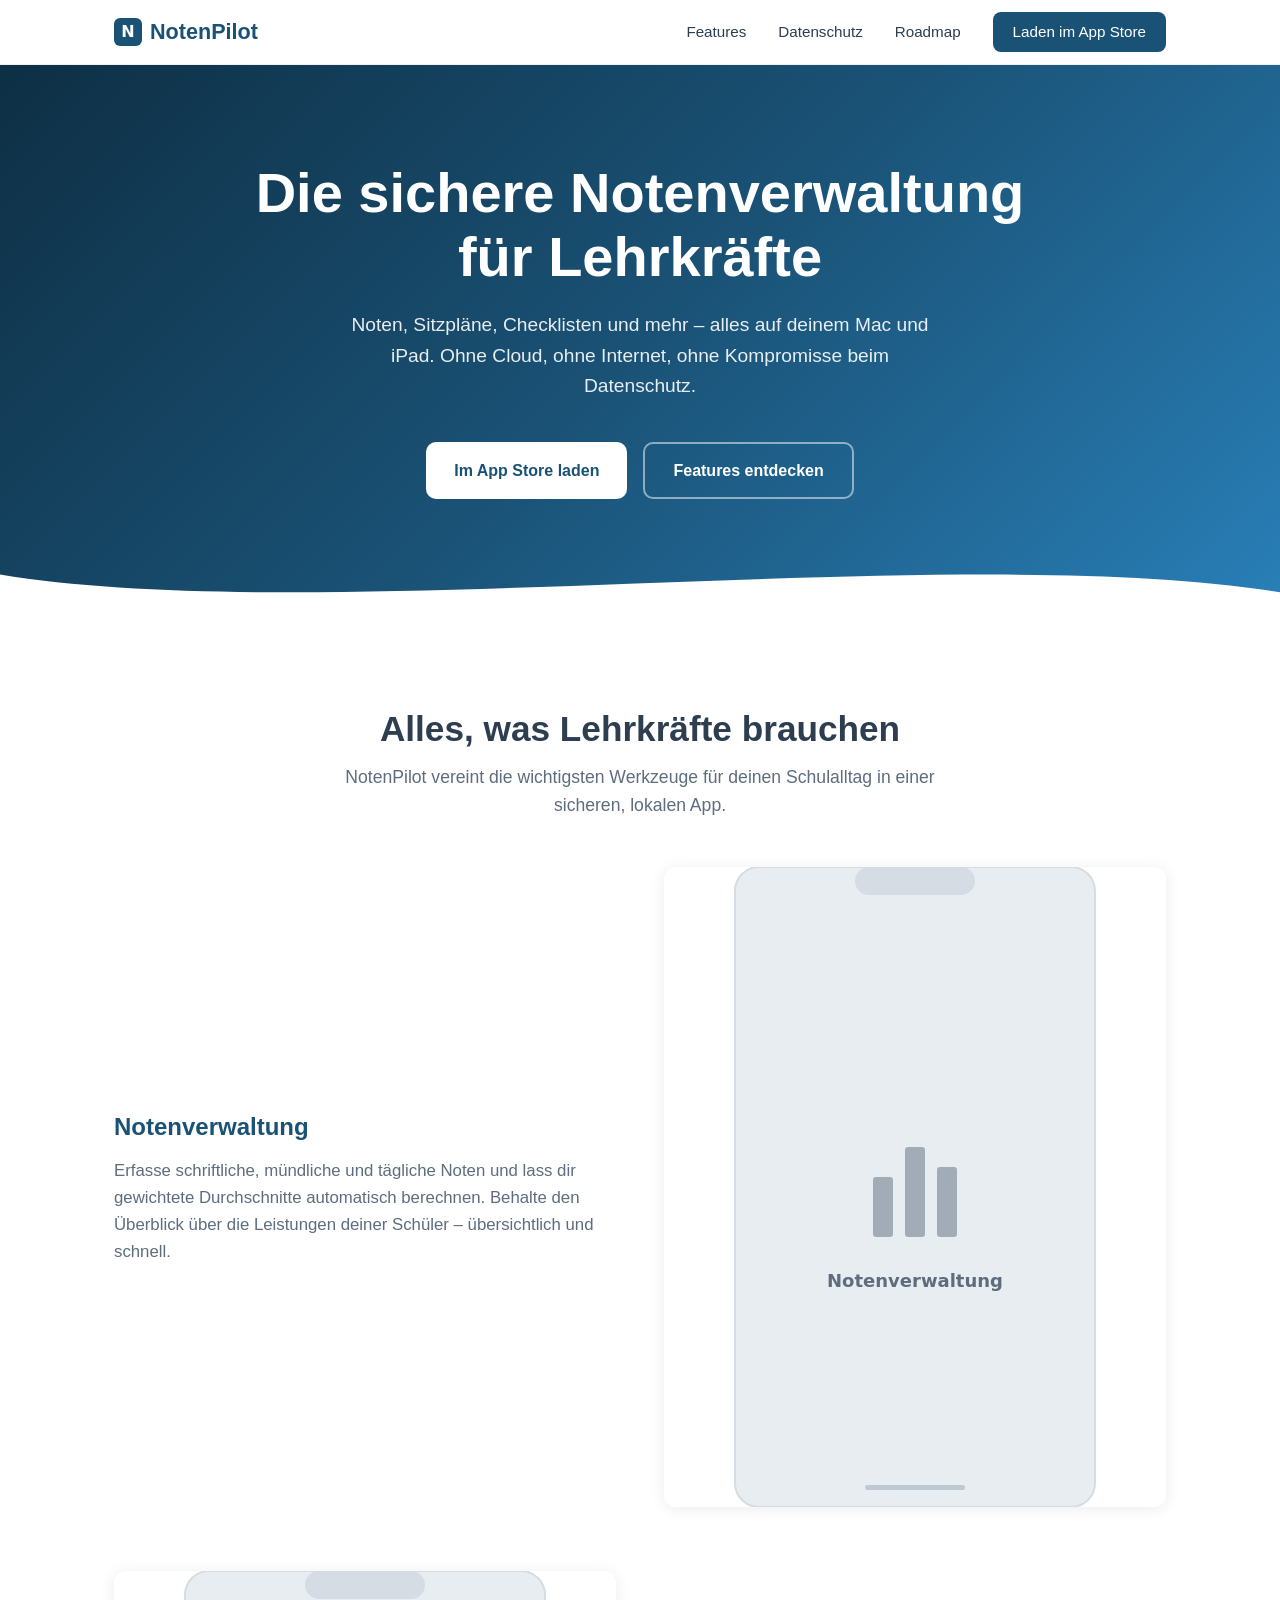
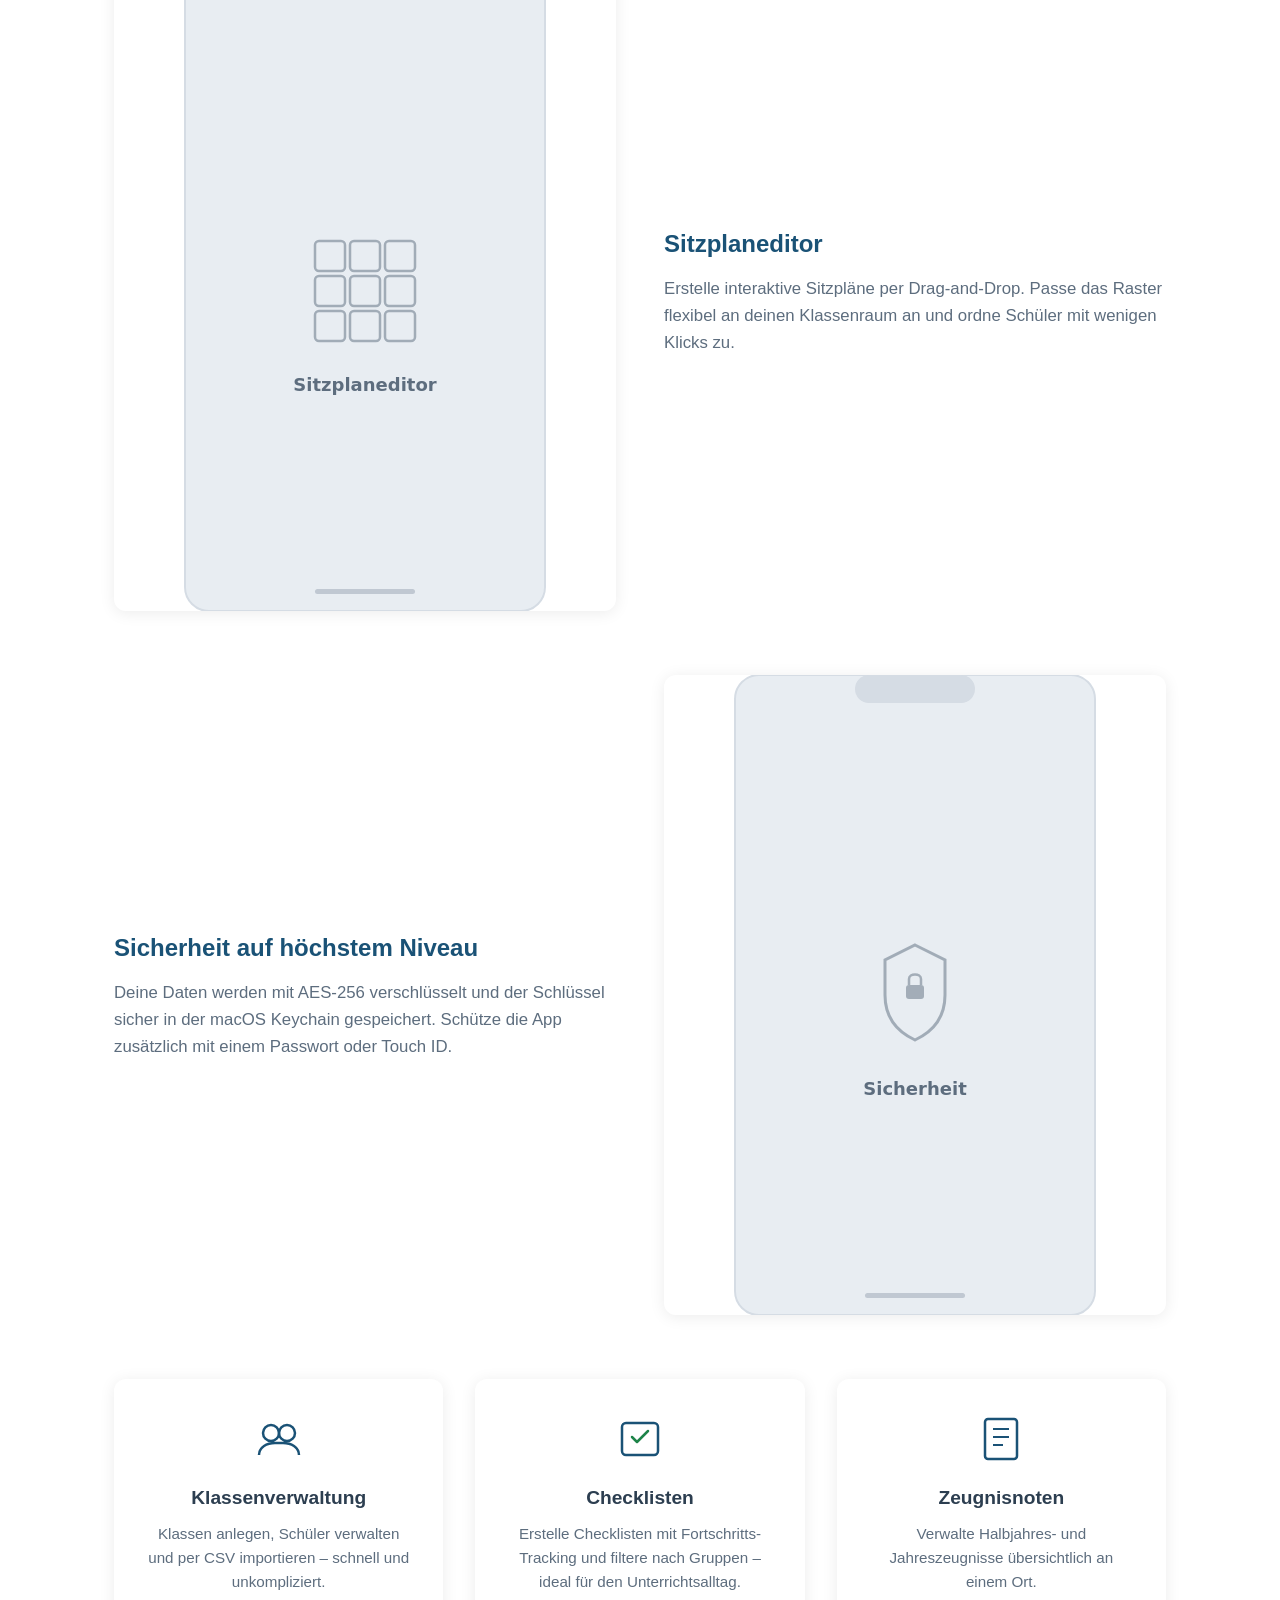
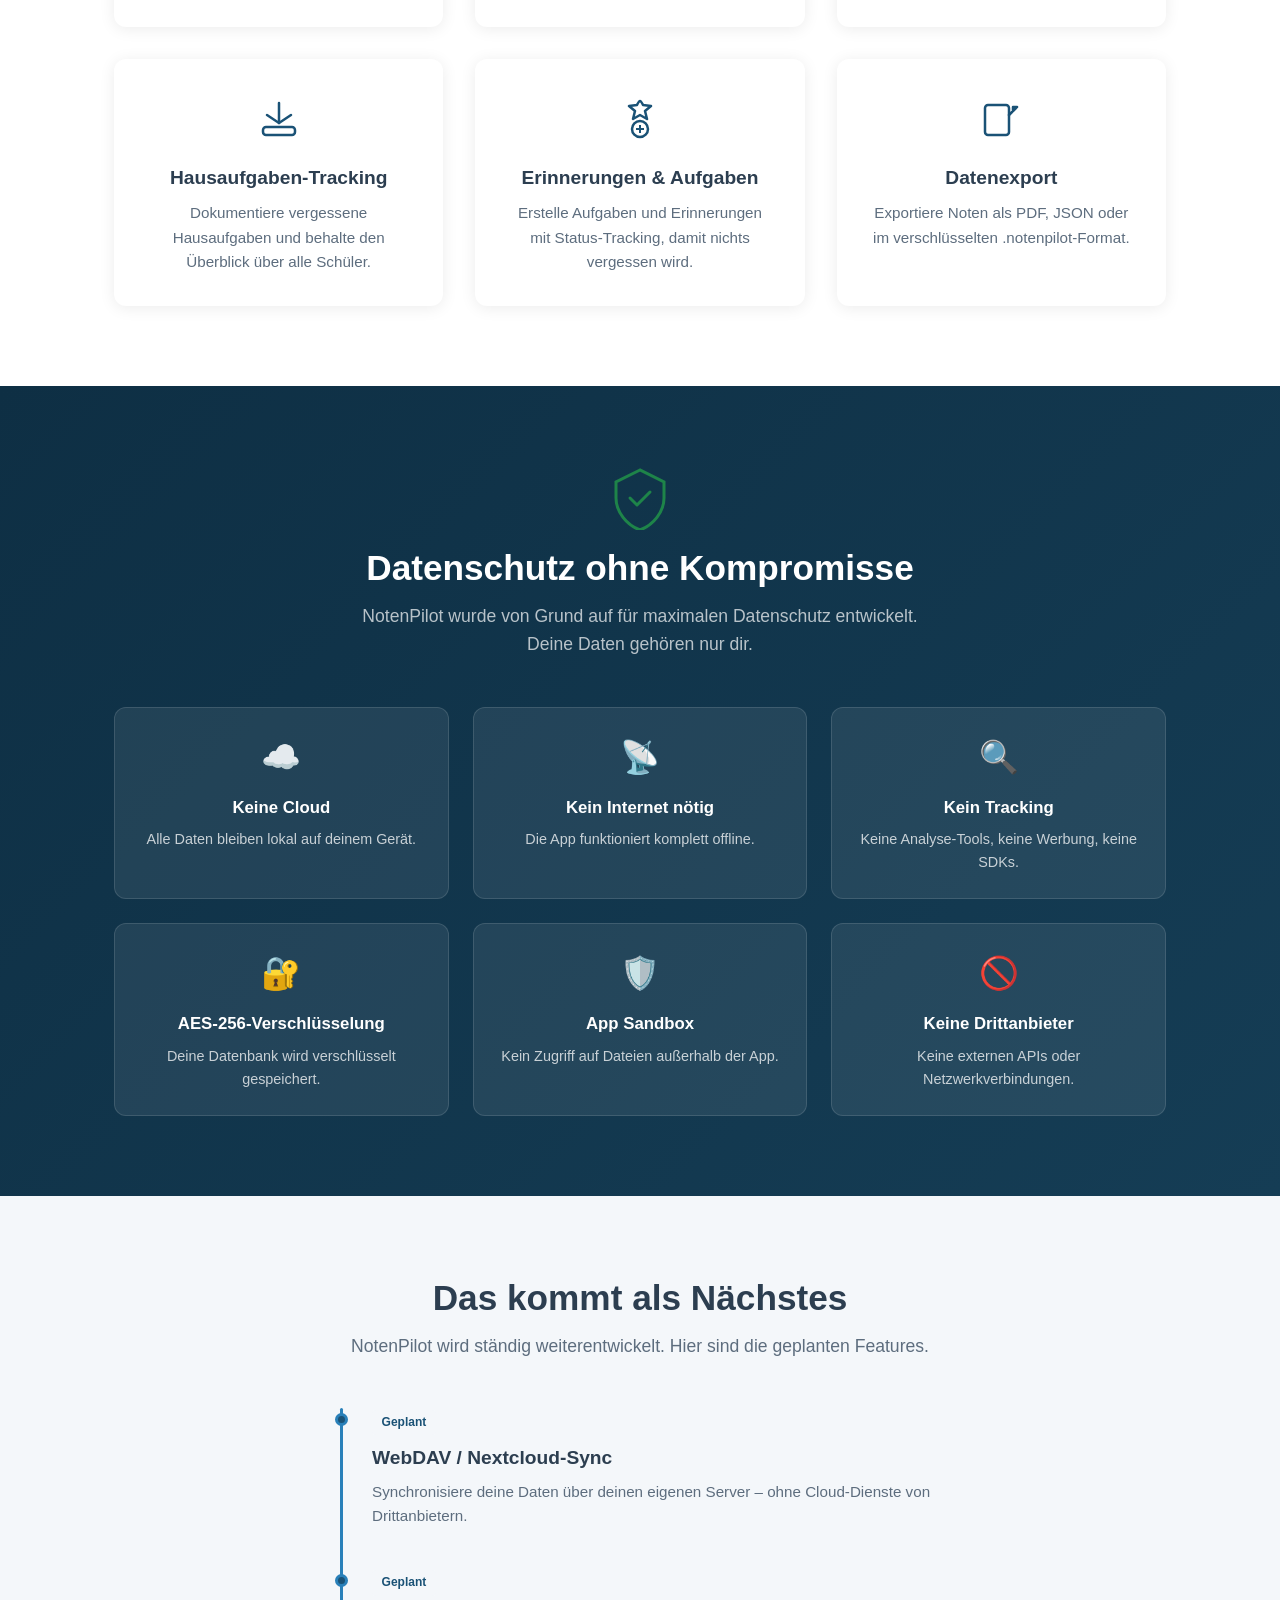
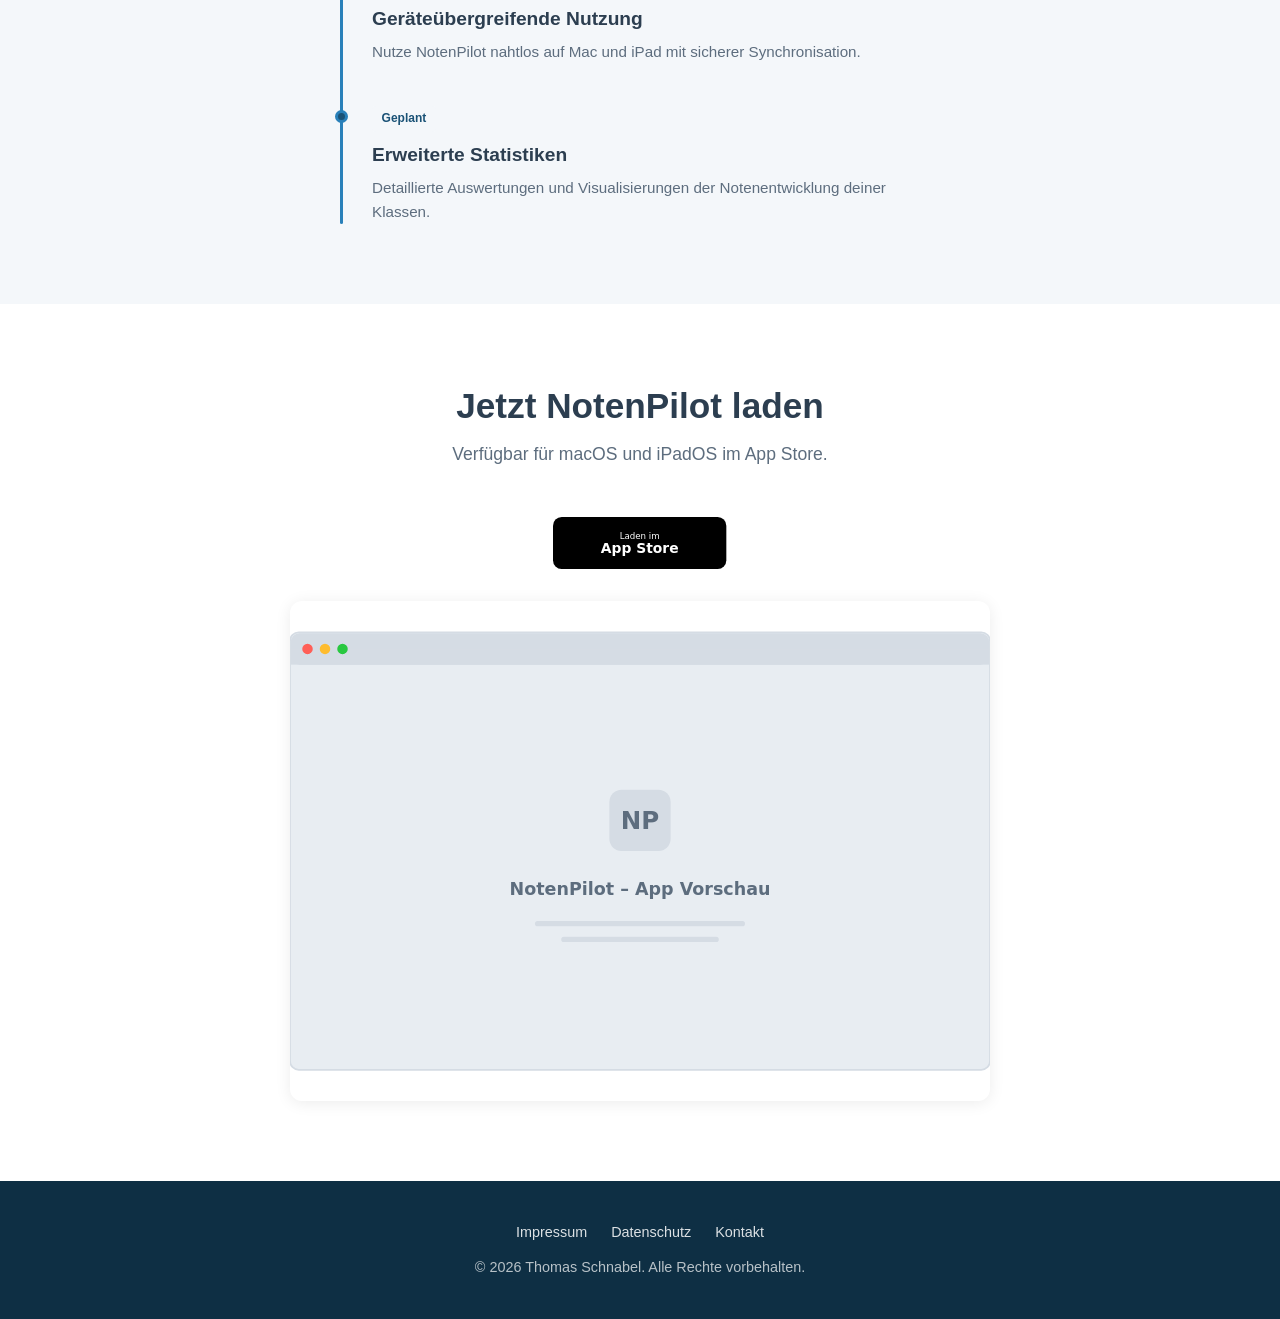
==== index.html @ e90957d6 "Initial commit: NotenPilot landing page Static landing page for notenpilot.schnabel.it with features" ====
<!DOCTYPE html>
<html lang="de">
<head>
  <meta charset="UTF-8">
  <meta name="viewport" content="width=device-width, initial-scale=1.0">
  <title>NotenPilot – Die sichere Notenverwaltung für Lehrkräfte</title>
  <meta name="description" content="NotenPilot ist die datenschutzkonforme Notenverwaltung für Lehrkräfte auf Mac und iPad. Alle Daten bleiben lokal – kein Internet, kein Cloud, kein Tracking.">
  <link rel="stylesheet" href="css/style.css">
</head>
<body>

  <!-- Header -->
  <header class="header">
    <div class="container">
      <a href="/" class="logo">
        <svg width="28" height="28" viewBox="0 0 28 28" fill="none"><rect width="28" height="28" rx="6" fill="#1a5276"/><text x="14" y="19" text-anchor="middle" fill="#fff" font-size="16" font-weight="700" font-family="system-ui">N</text></svg>
        NotenPilot
      </a>
      <nav class="nav-links">
        <a href="#features">Features</a>
        <a href="#datenschutz">Datenschutz</a>
        <a href="#roadmap">Roadmap</a>
        <a href="#appstore" class="nav-cta">Laden im App Store</a>
      </nav>
      <button class="hamburger" aria-label="Menü öffnen">
        <span></span><span></span><span></span>
      </button>
    </div>
  </header>

  <!-- Hero -->
  <section class="hero">
    <div class="container">
      <h1>Die sichere Notenverwaltung<br>für Lehrkräfte</h1>
      <p>Noten, Sitzpläne, Checklisten und mehr – alles auf deinem Mac und iPad. Ohne Cloud, ohne Internet, ohne Kompromisse beim Datenschutz.</p>
      <div class="hero-buttons">
        <a href="#appstore" class="btn btn--primary">Im App Store laden</a>
        <a href="#features" class="btn btn--outline">Features entdecken</a>
      </div>
    </div>
    <div class="hero-wave">
      <svg viewBox="0 0 1440 100" preserveAspectRatio="none"><path d="M0,40 C360,100 1080,0 1440,60 L1440,100 L0,100Z" fill="#ffffff"/></svg>
    </div>
  </section>

  <!-- Features -->
  <section class="section" id="features">
    <div class="container">
      <h2 class="section-title">Alles, was Lehrkräfte brauchen</h2>
      <p class="section-subtitle">NotenPilot vereint die wichtigsten Werkzeuge für deinen Schulalltag in einer sicheren, lokalen App.</p>

      <!-- Primary Feature 1 -->
      <div class="feature-row animate-on-scroll">
        <div class="feature-text">
          <h3>Notenverwaltung</h3>
          <p>Erfasse schriftliche, mündliche und tägliche Noten und lass dir gewichtete Durchschnitte automatisch berechnen. Behalte den Überblick über die Leistungen deiner Schüler – übersichtlich und schnell.</p>
        </div>
        <div class="feature-image">
          <img src="images/feature-notenverwaltung.svg" alt="Notenverwaltung in NotenPilot" width="360" height="640" loading="lazy">
        </div>
      </div>

      <!-- Primary Feature 2 -->
      <div class="feature-row feature-row--reverse animate-on-scroll">
        <div class="feature-text">
          <h3>Sitzplaneditor</h3>
          <p>Erstelle interaktive Sitzpläne per Drag-and-Drop. Passe das Raster flexibel an deinen Klassenraum an und ordne Schüler mit wenigen Klicks zu.</p>
        </div>
        <div class="feature-image">
          <img src="images/feature-sitzplan.svg" alt="Sitzplaneditor in NotenPilot" width="360" height="640" loading="lazy">
        </div>
      </div>

      <!-- Primary Feature 3 -->
      <div class="feature-row animate-on-scroll">
        <div class="feature-text">
          <h3>Sicherheit auf höchstem Niveau</h3>
          <p>Deine Daten werden mit AES-256 verschlüsselt und der Schlüssel sicher in der macOS Keychain gespeichert. Schütze die App zusätzlich mit einem Passwort oder Touch ID.</p>
        </div>
        <div class="feature-image">
          <img src="images/feature-sicherheit.svg" alt="Sicherheitsfunktionen in NotenPilot" width="360" height="640" loading="lazy">
        </div>
      </div>

      <!-- Secondary Features Grid -->
      <div class="features-grid">
        <div class="feature-card animate-on-scroll">
          <svg class="icon" viewBox="0 0 56 56" fill="none"><circle cx="20" cy="22" r="8" stroke="#1a5276" stroke-width="2.5" fill="none"/><circle cx="36" cy="22" r="8" stroke="#1a5276" stroke-width="2.5" fill="none"/><path d="M8 44c0-8 8-12 16-12h8c8 0 16 4 16 12" stroke="#1a5276" stroke-width="2.5" fill="none"/></svg>
          <h3>Klassenverwaltung</h3>
          <p>Klassen anlegen, Schüler verwalten und per CSV importieren – schnell und unkompliziert.</p>
        </div>
        <div class="feature-card animate-on-scroll">
          <svg class="icon" viewBox="0 0 56 56" fill="none"><rect x="10" y="12" width="36" height="32" rx="4" stroke="#1a5276" stroke-width="2.5" fill="none"/><path d="M20 26l5 5 11-11" stroke="#1e8449" stroke-width="2.5" fill="none" stroke-linecap="round" stroke-linejoin="round"/></svg>
          <h3>Checklisten</h3>
          <p>Erstelle Checklisten mit Fortschritts-Tracking und filtere nach Gruppen – ideal für den Unterrichtsalltag.</p>
        </div>
        <div class="feature-card animate-on-scroll">
          <svg class="icon" viewBox="0 0 56 56" fill="none"><rect x="12" y="8" width="32" height="40" rx="3" stroke="#1a5276" stroke-width="2.5" fill="none"/><line x1="20" y1="18" x2="36" y2="18" stroke="#1a5276" stroke-width="2"/><line x1="20" y1="26" x2="36" y2="26" stroke="#1a5276" stroke-width="2"/><line x1="20" y1="34" x2="30" y2="34" stroke="#1a5276" stroke-width="2"/></svg>
          <h3>Zeugnisnoten</h3>
          <p>Verwalte Halbjahres- und Jahreszeugnisse übersichtlich an einem Ort.</p>
        </div>
        <div class="feature-card animate-on-scroll">
          <svg class="icon" viewBox="0 0 56 56" fill="none"><path d="M28 12v20" stroke="#1a5276" stroke-width="2.5" stroke-linecap="round"/><path d="M16 24l12 8 12-8" stroke="#1a5276" stroke-width="2.5" fill="none" stroke-linecap="round" stroke-linejoin="round"/><rect x="12" y="36" width="32" height="8" rx="3" stroke="#1a5276" stroke-width="2.5" fill="none"/></svg>
          <h3>Hausaufgaben-Tracking</h3>
          <p>Dokumentiere vergessene Hausaufgaben und behalte den Überblick über alle Schüler.</p>
        </div>
        <div class="feature-card animate-on-scroll">
          <svg class="icon" viewBox="0 0 56 56" fill="none"><path d="M28 10c1 0 3 4 3 4l8 1-6 5 2 8-7-4-7 4 2-8-6-5 8-1s2-4 3-4z" stroke="#1a5276" stroke-width="2.5" fill="none" stroke-linejoin="round"/><circle cx="28" cy="38" r="8" stroke="#1a5276" stroke-width="2.5" fill="none"/><path d="M24 38h8M28 34v8" stroke="#1a5276" stroke-width="2"/></svg>
          <h3>Erinnerungen &amp; Aufgaben</h3>
          <p>Erstelle Aufgaben und Erinnerungen mit Status-Tracking, damit nichts vergessen wird.</p>
        </div>
        <div class="feature-card animate-on-scroll">
          <svg class="icon" viewBox="0 0 56 56" fill="none"><rect x="12" y="14" width="24" height="30" rx="3" stroke="#1a5276" stroke-width="2.5" fill="none"/><path d="M36 24l8-8M44 16l-4 0 0 4" stroke="#1a5276" stroke-width="2.5" stroke-linecap="round" stroke-linejoin="round"/></svg>
          <h3>Datenexport</h3>
          <p>Exportiere Noten als PDF, JSON oder im verschlüsselten .notenpilot-Format.</p>
        </div>
      </div>
    </div>
  </section>

  <!-- Datenschutz Highlight -->
  <section class="section privacy-section" id="datenschutz">
    <div class="container">
      <div class="privacy-shield animate-on-scroll">
        <svg viewBox="0 0 64 64" fill="none" width="64" height="64"><path d="M32 4L8 16v16c0 14 10.7 27 24 32 13.3-5 24-18 24-32V16L32 4z" stroke="#1e8449" stroke-width="3" fill="none"/><path d="M22 32l7 7 13-13" stroke="#1e8449" stroke-width="3" fill="none" stroke-linecap="round" stroke-linejoin="round"/></svg>
      </div>
      <h2 class="section-title animate-on-scroll">Datenschutz ohne Kompromisse</h2>
      <p class="section-subtitle animate-on-scroll">NotenPilot wurde von Grund auf für maximalen Datenschutz entwickelt. Deine Daten gehören nur dir.</p>
      <div class="privacy-grid">
        <div class="privacy-card animate-on-scroll">
          <div class="icon">☁️</div>
          <h3>Keine Cloud</h3>
          <p>Alle Daten bleiben lokal auf deinem Gerät.</p>
        </div>
        <div class="privacy-card animate-on-scroll">
          <div class="icon">📡</div>
          <h3>Kein Internet nötig</h3>
          <p>Die App funktioniert komplett offline.</p>
        </div>
        <div class="privacy-card animate-on-scroll">
          <div class="icon">🔍</div>
          <h3>Kein Tracking</h3>
          <p>Keine Analyse-Tools, keine Werbung, keine SDKs.</p>
        </div>
        <div class="privacy-card animate-on-scroll">
          <div class="icon">🔐</div>
          <h3>AES-256-Verschlüsselung</h3>
          <p>Deine Datenbank wird verschlüsselt gespeichert.</p>
        </div>
        <div class="privacy-card animate-on-scroll">
          <div class="icon">🛡️</div>
          <h3>App Sandbox</h3>
          <p>Kein Zugriff auf Dateien außerhalb der App.</p>
        </div>
        <div class="privacy-card animate-on-scroll">
          <div class="icon">🚫</div>
          <h3>Keine Drittanbieter</h3>
          <p>Keine externen APIs oder Netzwerkverbindungen.</p>
        </div>
      </div>
    </div>
  </section>

  <!-- Roadmap -->
  <section class="section section--alt" id="roadmap">
    <div class="container">
      <h2 class="section-title">Das kommt als Nächstes</h2>
      <p class="section-subtitle">NotenPilot wird ständig weiterentwickelt. Hier sind die geplanten Features.</p>
      <div class="timeline">
        <div class="timeline-item animate-on-scroll">
          <span class="timeline-badge">Geplant</span>
          <h3>WebDAV / Nextcloud-Sync</h3>
          <p>Synchronisiere deine Daten über deinen eigenen Server – ohne Cloud-Dienste von Drittanbietern.</p>
        </div>
        <div class="timeline-item animate-on-scroll">
          <span class="timeline-badge">Geplant</span>
          <h3>Geräteübergreifende Nutzung</h3>
          <p>Nutze NotenPilot nahtlos auf Mac und iPad mit sicherer Synchronisation.</p>
        </div>
        <div class="timeline-item animate-on-scroll">
          <span class="timeline-badge">Geplant</span>
          <h3>Erweiterte Statistiken</h3>
          <p>Detaillierte Auswertungen und Visualisierungen der Notenentwicklung deiner Klassen.</p>
        </div>
      </div>
    </div>
  </section>

  <!-- App Store CTA -->
  <section class="section cta-section" id="appstore">
    <div class="container">
      <h2 class="section-title animate-on-scroll">Jetzt NotenPilot laden</h2>
      <p class="section-subtitle animate-on-scroll">Verfügbar für macOS und iPadOS im App Store.</p>
      <div class="animate-on-scroll">
        <a href="#appstore" aria-label="Im App Store laden">
          <svg class="app-store-badge" viewBox="0 0 200 60" fill="none"><rect width="200" height="60" rx="10" fill="#000"/><text x="100" y="25" text-anchor="middle" fill="#fff" font-size="10" font-family="system-ui">Laden im</text><text x="100" y="42" text-anchor="middle" fill="#fff" font-size="16" font-weight="600" font-family="system-ui">App Store</text></svg>
        </a>
      </div>
      <div class="animate-on-scroll">
        <img src="images/app-preview.svg" alt="NotenPilot App-Vorschau" class="app-preview" width="800" height="500" loading="lazy">
      </div>
    </div>
  </section>

  <!-- Footer -->
  <footer class="footer">
    <div class="container">
      <div class="footer-links">
        <a href="/impressum.html">Impressum</a>
        <a href="/datenschutz.html">Datenschutz</a>
        <a href="mailto:notenpilot@schnabel.it">Kontakt</a>
      </div>
      <p>&copy; 2026 Thomas Schnabel. Alle Rechte vorbehalten.</p>
    </div>
  </footer>

  <script src="js/main.js"></script>
</body>
</html>
---- css/style.css ----
/* ===== Custom Properties ===== */
:root {
  --primary: #1a5276;
  --primary-light: #2980b9;
  --primary-dark: #0e2f44;
  --secondary: #1e8449;
  --bg: #ffffff;
  --bg-alt: #f4f7fa;
  --bg-dark: #0e2f44;
  --text: #2c3e50;
  --text-light: #5d6d7e;
  --font: -apple-system, BlinkMacSystemFont, "Segoe UI", Roboto, "Helvetica Neue", Arial, sans-serif;
  --radius: 12px;
  --shadow: 0 2px 16px rgba(0,0,0,0.08);
  --transition: 0.3s ease;
}

/* ===== Reset ===== */
*, *::before, *::after { box-sizing: border-box; margin: 0; padding: 0; }
html { scroll-behavior: smooth; }
body {
  font-family: var(--font);
  color: var(--text);
  background: var(--bg);
  line-height: 1.6;
  -webkit-font-smoothing: antialiased;
}
img, svg { display: block; max-width: 100%; }
a { color: var(--primary-light); text-decoration: none; }
a:hover { text-decoration: underline; }
ul { list-style: none; }

/* ===== Typography ===== */
h1 { font-size: clamp(2.2rem, 5vw, 3.5rem); line-height: 1.15; font-weight: 700; }
h2 { font-size: clamp(1.6rem, 3vw, 2.2rem); line-height: 1.25; font-weight: 700; }
h3 { font-size: 1.2rem; font-weight: 600; }

/* ===== Layout ===== */
.container { max-width: 1100px; margin: 0 auto; padding: 0 1.5rem; }
.section { padding: 5rem 0; }
.section--alt { background: var(--bg-alt); }
.section--dark { background: var(--bg-dark); color: #fff; }
.section--dark .section-subtitle { color: rgba(255,255,255,0.75); }
.section-title { text-align: center; margin-bottom: 0.75rem; }
.section-subtitle { text-align: center; color: var(--text-light); margin-bottom: 3rem; max-width: 600px; margin-left: auto; margin-right: auto; font-size: 1.1rem; }

/* ===== Header ===== */
.header {
  position: sticky; top: 0; z-index: 100;
  background: rgba(255,255,255,0.85);
  backdrop-filter: blur(12px);
  -webkit-backdrop-filter: blur(12px);
  border-bottom: 1px solid rgba(0,0,0,0.06);
}
.header .container {
  display: flex; align-items: center; justify-content: space-between;
  height: 64px;
}
.logo {
  font-size: 1.35rem; font-weight: 700; color: var(--primary);
  display: flex; align-items: center; gap: 0.5rem;
}
.logo:hover { text-decoration: none; }
.nav-links { display: flex; align-items: center; gap: 2rem; }
.nav-links a { color: var(--text); font-size: 0.95rem; font-weight: 500; }
.nav-links a:hover { color: var(--primary-light); text-decoration: none; }
.nav-cta {
  background: var(--primary); color: #fff !important; padding: 0.5rem 1.25rem;
  border-radius: 8px; font-weight: 600; font-size: 0.9rem;
  transition: background var(--transition);
}
.nav-cta:hover { background: var(--primary-light); }

/* Hamburger */
.hamburger { display: none; background: none; border: none; cursor: pointer; padding: 0.5rem; }
.hamburger span {
  display: block; width: 24px; height: 2px; background: var(--text);
  margin: 6px 0; transition: var(--transition);
}
.hamburger.is-open span:nth-child(1) { transform: rotate(45deg) translate(5px, 6px); }
.hamburger.is-open span:nth-child(2) { opacity: 0; }
.hamburger.is-open span:nth-child(3) { transform: rotate(-45deg) translate(5px, -6px); }

/* ===== Hero ===== */
.hero {
  background: linear-gradient(135deg, var(--primary-dark) 0%, var(--primary) 50%, var(--primary-light) 100%);
  color: #fff; padding: 6rem 0 8rem; position: relative; overflow: hidden;
  text-align: center;
}
.hero h1 { margin-bottom: 1.25rem; }
.hero p { font-size: 1.2rem; opacity: 0.9; max-width: 600px; margin: 0 auto 2.5rem; }
.hero-buttons { display: flex; gap: 1rem; justify-content: center; flex-wrap: wrap; }
.btn {
  display: inline-flex; align-items: center; gap: 0.5rem;
  padding: 0.85rem 1.75rem; border-radius: 10px; font-weight: 600;
  font-size: 1rem; transition: transform var(--transition), box-shadow var(--transition);
  cursor: pointer; border: none;
}
.btn:hover { transform: translateY(-2px); box-shadow: 0 4px 20px rgba(0,0,0,0.2); text-decoration: none; }
.btn--primary { background: #fff; color: var(--primary); }
.btn--outline { background: transparent; color: #fff; border: 2px solid rgba(255,255,255,0.5); }
.btn--outline:hover { border-color: #fff; }
.hero-wave {
  position: absolute; bottom: -1px; left: 0; width: 100%;
  line-height: 0;
}
.hero-wave svg { width: 100%; height: auto; }

/* ===== Primary Features (alternating) ===== */
.feature-row {
  display: grid; grid-template-columns: 1fr 1fr; gap: 3rem;
  align-items: center; margin-bottom: 4rem;
}
.feature-row:last-child { margin-bottom: 0; }
.feature-row--reverse .feature-text { order: 2; }
.feature-row--reverse .feature-image { order: 1; }
.feature-text h3 { font-size: 1.5rem; margin-bottom: 0.75rem; color: var(--primary); }
.feature-text p { color: var(--text-light); font-size: 1.05rem; }
.feature-image { border-radius: var(--radius); overflow: hidden; box-shadow: var(--shadow); }
.feature-image img, .feature-image svg { width: 100%; }

/* ===== Secondary Features Grid ===== */
.features-grid {
  display: grid; grid-template-columns: repeat(3, 1fr); gap: 2rem;
  margin-top: 3rem;
}
.feature-card {
  background: var(--bg); border-radius: var(--radius); padding: 2rem;
  box-shadow: var(--shadow); text-align: center;
  transition: transform var(--transition), box-shadow var(--transition);
}
.feature-card:hover { transform: translateY(-4px); box-shadow: 0 8px 30px rgba(0,0,0,0.12); }
.feature-card .icon { width: 56px; height: 56px; margin: 0 auto 1rem; }
.feature-card h3 { margin-bottom: 0.5rem; }
.feature-card p { color: var(--text-light); font-size: 0.95rem; }

/* ===== Privacy Highlight ===== */
.privacy-section {
  background: linear-gradient(135deg, var(--bg-dark) 0%, #153d55 100%);
  color: #fff;
}
.privacy-section .section-subtitle { color: rgba(255,255,255,0.7); }
.privacy-shield { text-align: center; margin-bottom: 1rem; }
.privacy-shield svg { width: 64px; height: 64px; margin: 0 auto; }
.privacy-grid {
  display: grid; grid-template-columns: repeat(3, 1fr); gap: 1.5rem;
}
.privacy-card {
  background: rgba(255,255,255,0.08); border: 1px solid rgba(255,255,255,0.12);
  border-radius: var(--radius); padding: 1.5rem; text-align: center;
  transition: background var(--transition);
}
.privacy-card:hover { background: rgba(255,255,255,0.14); }
.privacy-card .icon { font-size: 2rem; margin-bottom: 0.75rem; }
.privacy-card h3 { font-size: 1.05rem; margin-bottom: 0.4rem; }
.privacy-card p { font-size: 0.9rem; opacity: 0.75; }

/* ===== Roadmap Timeline ===== */
.timeline { position: relative; max-width: 600px; margin: 0 auto; padding-left: 2rem; }
.timeline::before {
  content: ''; position: absolute; left: 0; top: 0; bottom: 0;
  width: 3px; background: var(--primary-light); border-radius: 2px;
}
.timeline-item { position: relative; margin-bottom: 2.5rem; }
.timeline-item:last-child { margin-bottom: 0; }
.timeline-item::before {
  content: ''; position: absolute; left: -2rem; top: 0.35rem;
  width: 13px; height: 13px; background: var(--primary);
  border: 3px solid var(--primary-light); border-radius: 50%;
  transform: translateX(-5px);
}
.timeline-item h3 { margin-bottom: 0.35rem; }
.timeline-item p { color: var(--text-light); font-size: 0.95rem; }
.timeline-badge {
  display: inline-block; font-size: 0.75rem; font-weight: 600;
  background: var(--bg-alt); color: var(--primary); padding: 0.2rem 0.6rem;
  border-radius: 4px; margin-bottom: 0.5rem;
}

/* ===== App Store / CTA Section ===== */
.cta-section { text-align: center; }
.cta-section .app-preview { max-width: 700px; margin: 2rem auto 0; border-radius: var(--radius); box-shadow: var(--shadow); }
.app-store-badge { height: 52px; margin: 0 auto; }

/* ===== Footer ===== */
.footer {
  background: var(--bg-dark); color: rgba(255,255,255,0.7);
  padding: 2.5rem 0; text-align: center; font-size: 0.9rem;
}
.footer a { color: rgba(255,255,255,0.85); }
.footer-links { display: flex; justify-content: center; gap: 1.5rem; margin-bottom: 0.75rem; }

/* ===== Content Pages ===== */
.content-page { max-width: 750px; margin: 0 auto; padding: 3rem 1.5rem; }
.content-page h1 { font-size: clamp(1.8rem, 4vw, 2.5rem); margin-bottom: 0.5rem; }
.content-page .subtitle { color: var(--text-light); margin-bottom: 2.5rem; }
.content-page h2 { font-size: 1.4rem; margin-top: 2.5rem; margin-bottom: 0.75rem; color: var(--primary); }
.content-page h3 { margin-top: 1.5rem; margin-bottom: 0.5rem; }
.content-page p, .content-page li { margin-bottom: 0.75rem; color: var(--text-light); }
.content-page ul { padding-left: 1.5rem; list-style: disc; }
.content-page strong { color: var(--text); }
.content-page table { width: 100%; border-collapse: collapse; margin: 1.5rem 0; font-size: 0.9rem; }
.content-page th, .content-page td { text-align: left; padding: 0.75rem; border-bottom: 1px solid #e0e0e0; }
.content-page th { font-weight: 600; color: var(--text); background: var(--bg-alt); }
.content-page td { color: var(--text-light); }

/* ===== Scroll Animations ===== */
.animate-on-scroll {
  opacity: 0; transform: translateY(24px);
  transition: opacity 0.6s ease, transform 0.6s ease;
}
.animate-on-scroll.is-visible { opacity: 1; transform: translateY(0); }

@media (prefers-reduced-motion: reduce) {
  .animate-on-scroll { opacity: 1; transform: none; transition: none; }
}

/* ===== Responsive ===== */
@media (max-width: 1024px) {
  .feature-row { gap: 2rem; }
  .features-grid { grid-template-columns: repeat(2, 1fr); }
  .privacy-grid { grid-template-columns: repeat(2, 1fr); }
}

@media (max-width: 768px) {
  .nav-links {
    position: fixed; top: 64px; left: 0; right: 0; bottom: 0;
    background: rgba(255,255,255,0.97); backdrop-filter: blur(12px);
    flex-direction: column; justify-content: center; gap: 2rem;
    opacity: 0; pointer-events: none; transition: opacity var(--transition);
  }
  .nav-links.is-open { opacity: 1; pointer-events: all; }
  .nav-links a { font-size: 1.2rem; }
  .hamburger { display: block; }

  .hero { padding: 4rem 0 6rem; }
  .feature-row { grid-template-columns: 1fr; gap: 2rem; }
  .feature-row--reverse .feature-text { order: 1; }
  .feature-row--reverse .feature-image { order: 2; }
  .features-grid { grid-template-columns: 1fr; }
  .privacy-grid { grid-template-columns: 1fr; }
  .section { padding: 3.5rem 0; }

  .content-page table { display: block; overflow-x: auto; }
}
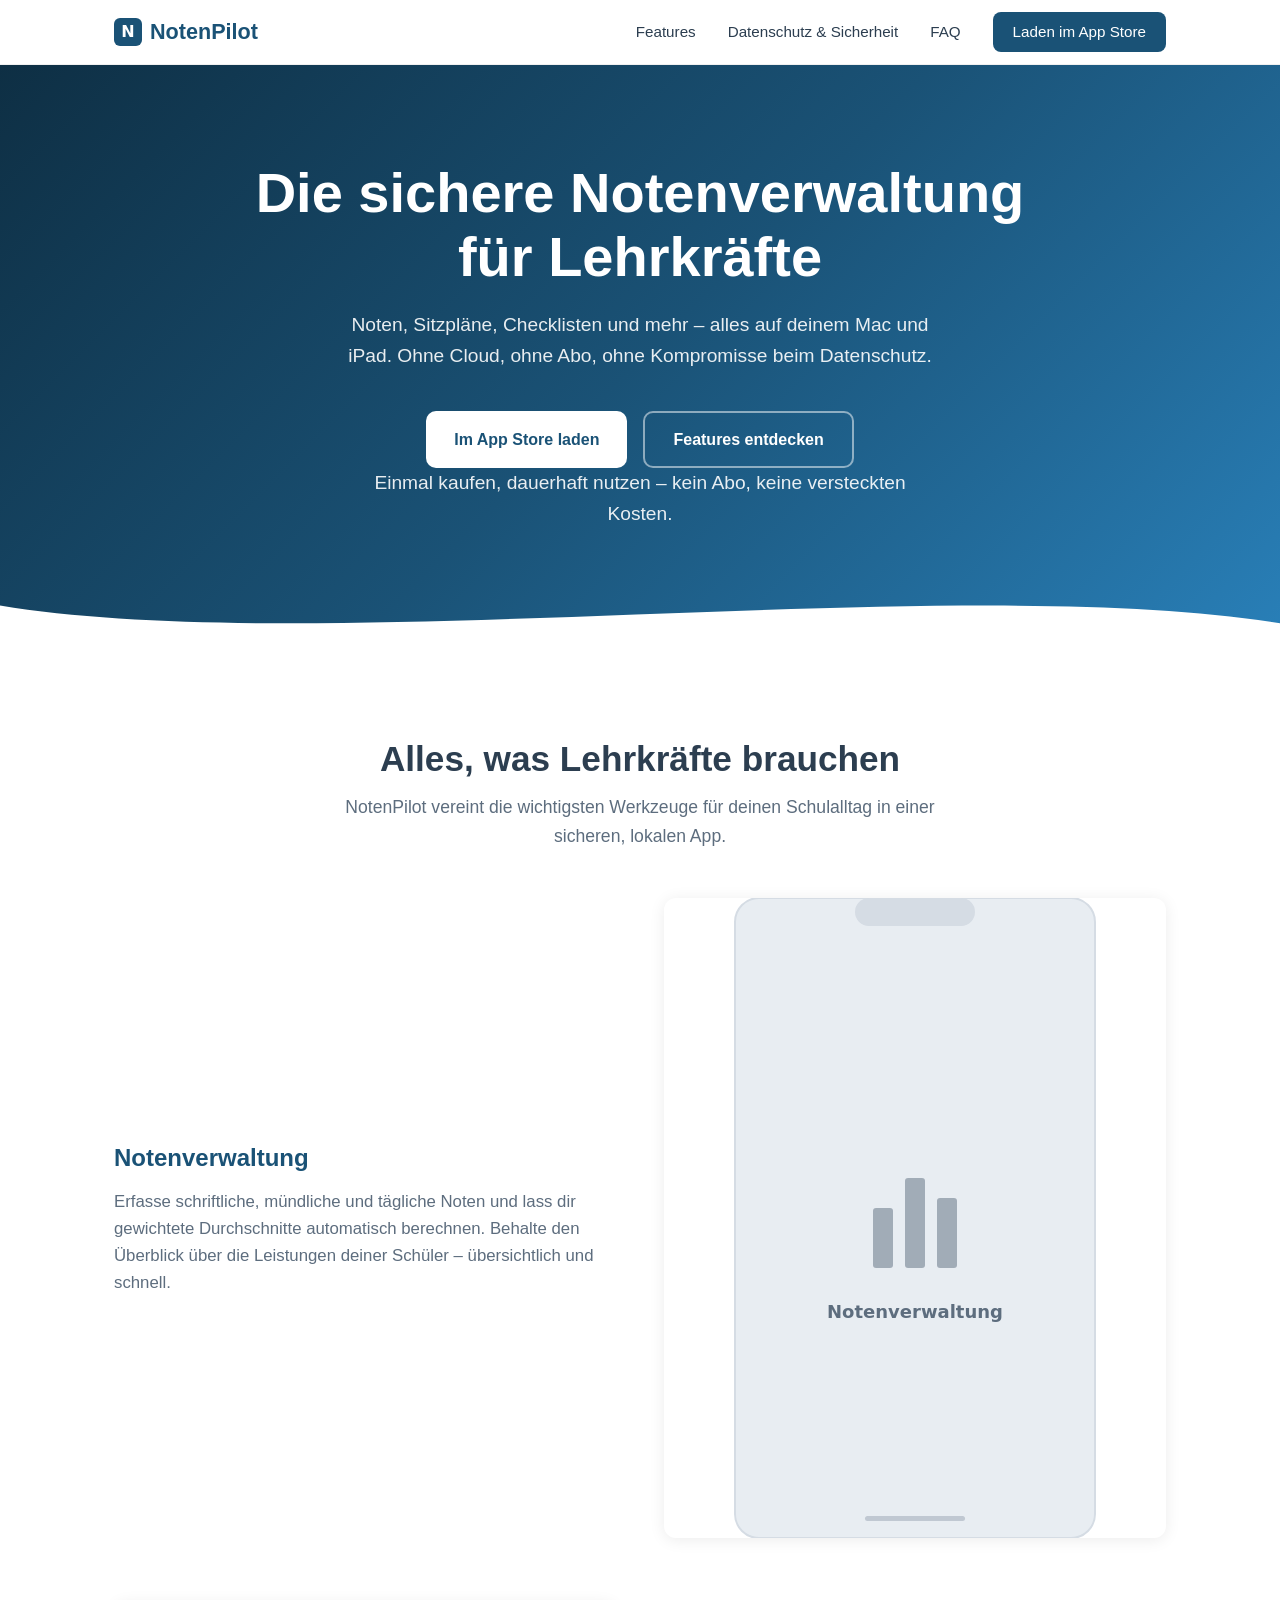
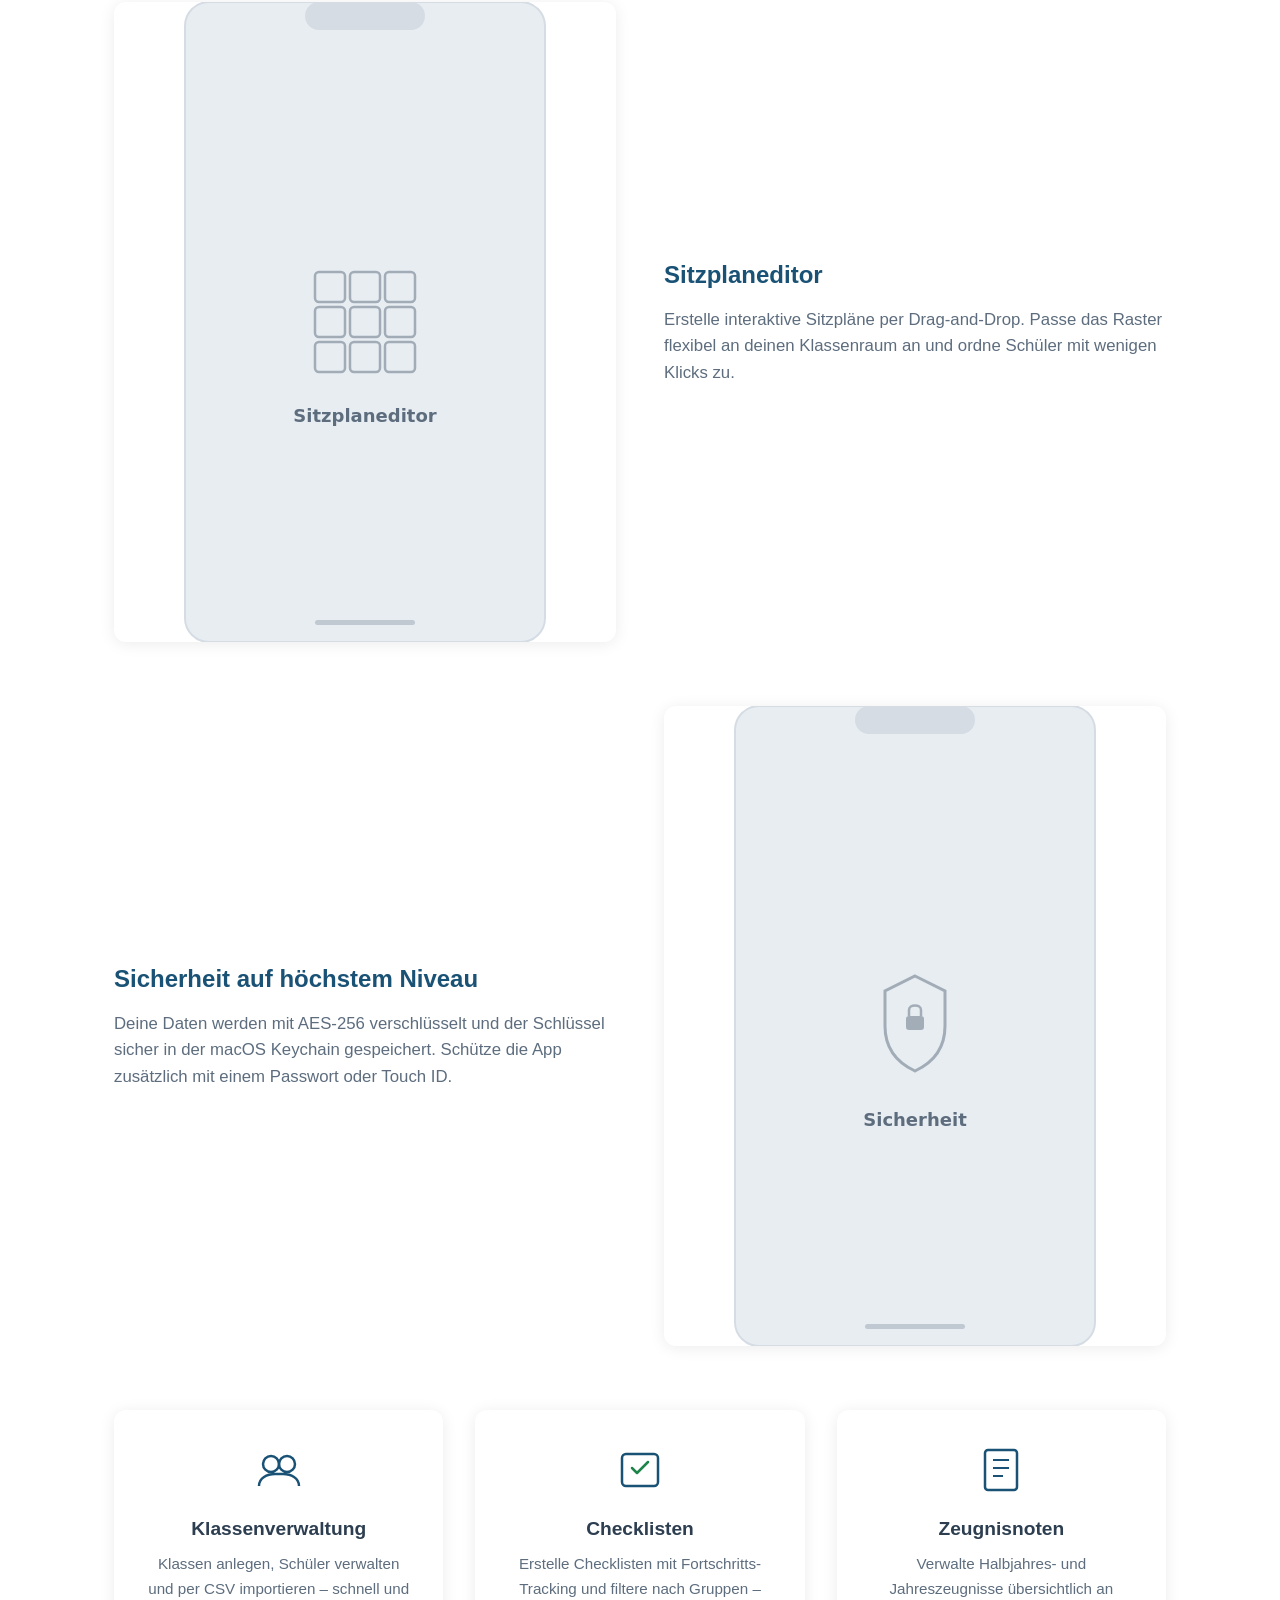
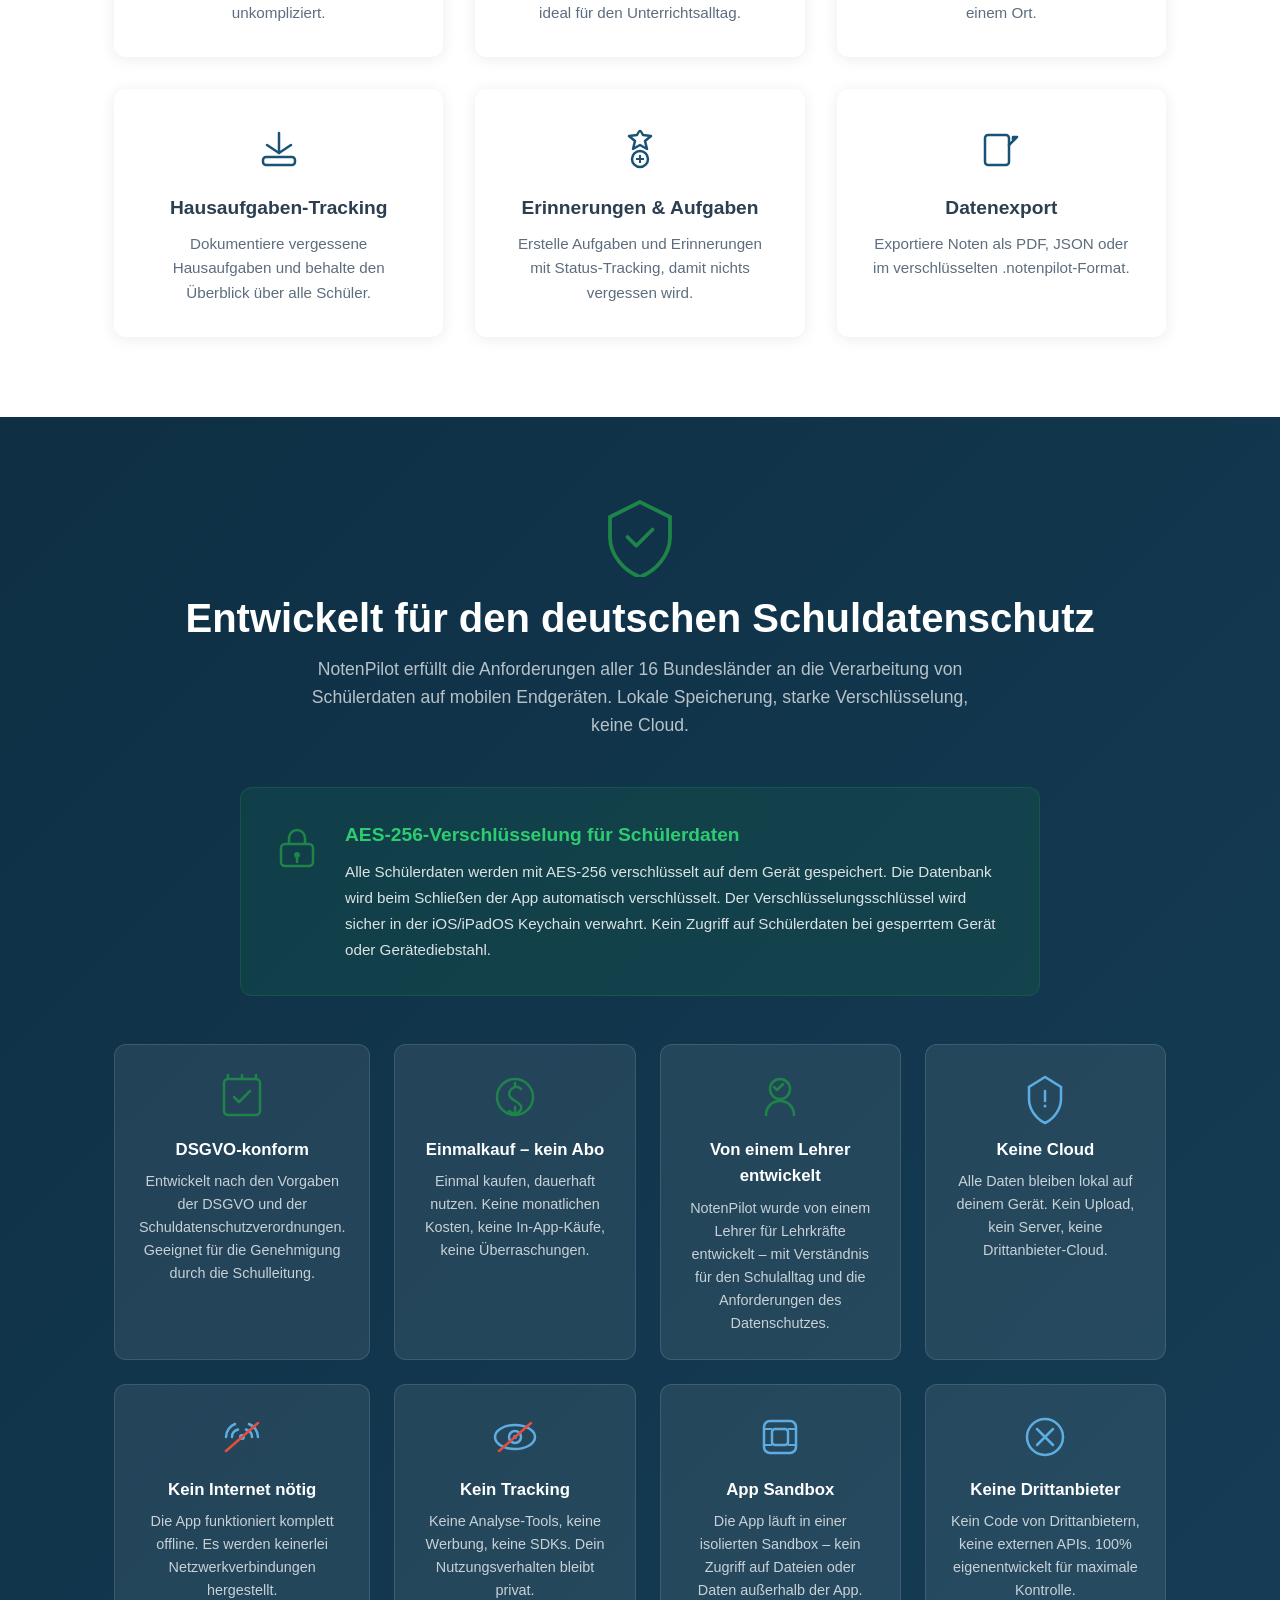
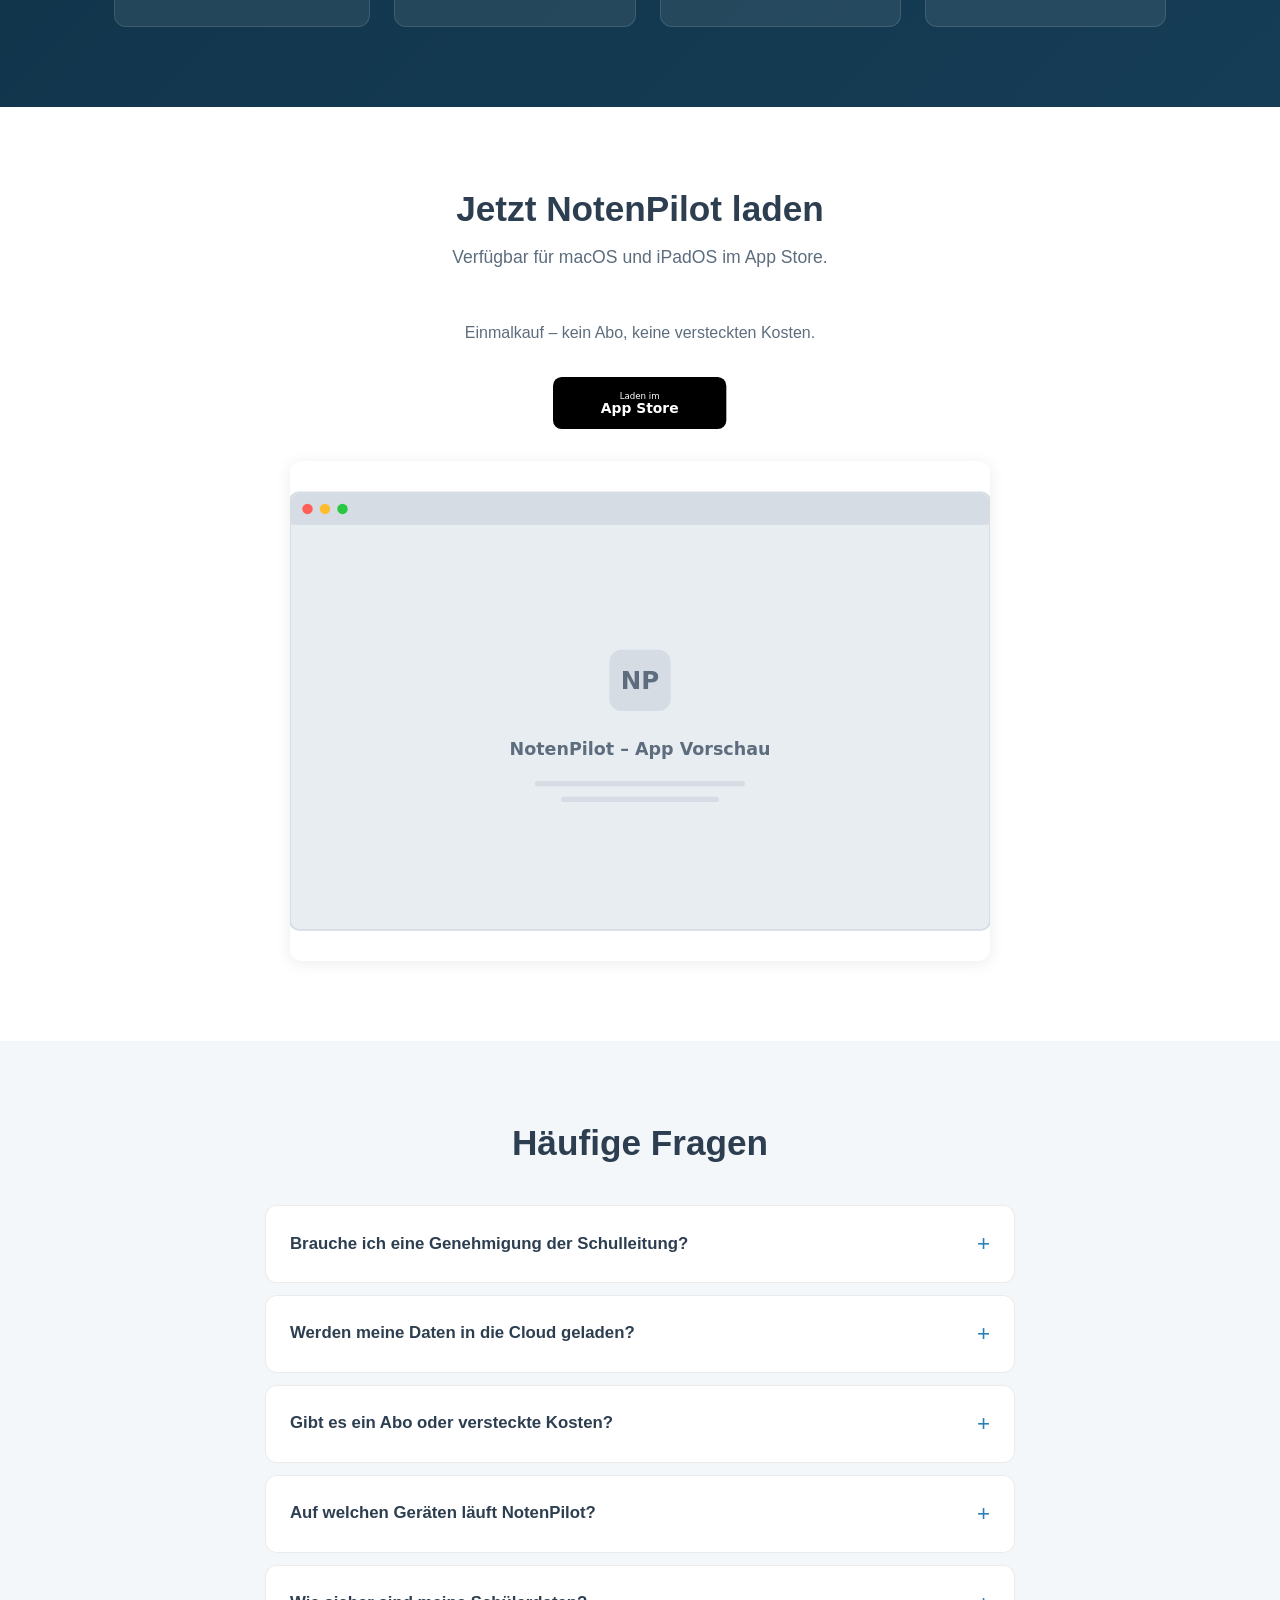
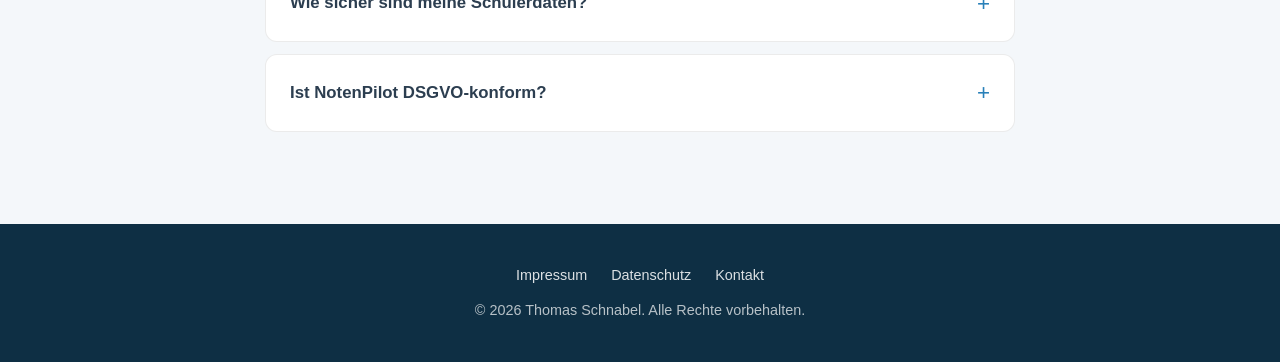
==== commit 174ff793: "Überarbeitung: Datenschutz-Sektion, FAQ, SEO & Preishinweise - Hero: Abo-freies Modell hervorgehoben" ====
--- a/index.html
+++ b/index.html
@@ -5,7 +5,91 @@
   <meta name="viewport" content="width=device-width, initial-scale=1.0">
   <title>NotenPilot – Die sichere Notenverwaltung für Lehrkräfte</title>
   <meta name="description" content="NotenPilot ist die datenschutzkonforme Notenverwaltung für Lehrkräfte auf Mac und iPad. Alle Daten bleiben lokal – kein Internet, kein Cloud, kein Tracking.">
+  <meta name="keywords" content="Notenverwaltung, Lehrer App, iPad, Mac, DSGVO, Schülerdaten, Noten App, Datenschutz Schule, Notenpilot, Lehrkräfte, Schulnoten, Sitzplan">
+  <meta name="author" content="Thomas Schnabel">
+  <meta property="og:title" content="NotenPilot – Die sichere Notenverwaltung für Lehrkräfte">
+  <meta property="og:description" content="Noten, Sitzpläne, Checklisten – lokal, verschlüsselt, ohne Abo. Für Mac und iPad.">
+  <meta property="og:type" content="website">
+  <meta property="og:url" content="https://notenpilot.schnabel.it">
+  <meta property="og:image" content="https://notenpilot.schnabel.it/images/og-image.png">
+  <meta property="og:locale" content="de_DE">
+  <meta name="twitter:card" content="summary_large_image">
+  <link rel="canonical" href="https://notenpilot.schnabel.it">
   <link rel="stylesheet" href="css/style.css">
+  <script type="application/ld+json">
+  {
+    "@context": "https://schema.org",
+    "@type": "SoftwareApplication",
+    "name": "NotenPilot",
+    "operatingSystem": "macOS, iPadOS",
+    "applicationCategory": "EducationApplication",
+    "description": "Datenschutzkonforme Notenverwaltung für Lehrkräfte auf Mac und iPad. Alle Daten bleiben lokal, AES-256-verschlüsselt, ohne Cloud und ohne Abo.",
+    "author": {
+      "@type": "Person",
+      "name": "Thomas Schnabel"
+    },
+    "offers": {
+      "@type": "Offer",
+      "priceCurrency": "EUR"
+    }
+  }
+  </script>
+  <script type="application/ld+json">
+  {
+    "@context": "https://schema.org",
+    "@type": "FAQPage",
+    "mainEntity": [
+      {
+        "@type": "Question",
+        "name": "Brauche ich eine Genehmigung der Schulleitung?",
+        "acceptedAnswer": {
+          "@type": "Answer",
+          "text": "In den meisten Bundesländern ist eine Genehmigung oder Anzeige bei der Schulleitung erforderlich, wenn du Schülerdaten auf einem privaten Gerät verarbeitest. NotenPilot ist so konzipiert, dass es die technischen Anforderungen dieser Genehmigung erfüllt: lokale Speicherung, AES-256-Verschlüsselung, Passwortschutz und keine Datenübertragung an Dritte."
+        }
+      },
+      {
+        "@type": "Question",
+        "name": "Werden meine Daten in die Cloud geladen?",
+        "acceptedAnswer": {
+          "@type": "Answer",
+          "text": "Nein. NotenPilot speichert alle Daten ausschließlich lokal auf deinem Gerät. Es werden keinerlei Netzwerkverbindungen hergestellt – die App funktioniert komplett offline."
+        }
+      },
+      {
+        "@type": "Question",
+        "name": "Gibt es ein Abo oder versteckte Kosten?",
+        "acceptedAnswer": {
+          "@type": "Answer",
+          "text": "Nein. NotenPilot ist ein Einmalkauf. Alle Funktionen sind enthalten, es gibt keine In-App-Käufe, kein Abo und keine Werbung. Zukünftige Updates sind im Kaufpreis inbegriffen."
+        }
+      },
+      {
+        "@type": "Question",
+        "name": "Auf welchen Geräten läuft NotenPilot?",
+        "acceptedAnswer": {
+          "@type": "Answer",
+          "text": "NotenPilot läuft auf dem Mac (macOS) und dem iPad (iPadOS). Beide Versionen sind im Kaufpreis enthalten."
+        }
+      },
+      {
+        "@type": "Question",
+        "name": "Wie sicher sind meine Schülerdaten?",
+        "acceptedAnswer": {
+          "@type": "Answer",
+          "text": "Die Datenbank wird mit AES-256-GCM verschlüsselt, wenn die App geschlossen wird. Der Verschlüsselungsschlüssel liegt in der sicheren Keychain deines Geräts. Zusätzlich schützt ein App-eigener Passwortschutz oder Touch ID/Face ID den Zugang. Bei Verlust oder Diebstahl des Geräts sind die Daten nicht zugänglich."
+        }
+      },
+      {
+        "@type": "Question",
+        "name": "Ist NotenPilot DSGVO-konform?",
+        "acceptedAnswer": {
+          "@type": "Answer",
+          "text": "Ja. NotenPilot verarbeitet keine personenbezogenen Daten außerhalb deines Geräts. Es gibt kein Tracking, keine Analyse-Tools und keinen Code von Drittanbietern. Die App wurde nach den Anforderungen der DSGVO und der Schuldatenschutzverordnungen der Bundesländer entwickelt."
+        }
+      }
+    ]
+  }
+  </script>
 </head>
 <body>
 
@@ -18,8 +102,8 @@
       </a>
       <nav class="nav-links">
         <a href="#features">Features</a>
-        <a href="#datenschutz">Datenschutz</a>
-        <a href="#roadmap">Roadmap</a>
+        <a href="#datenschutz">Datenschutz & Sicherheit</a>
+        <a href="#faq">FAQ</a>
         <a href="#appstore" class="nav-cta">Laden im App Store</a>
       </nav>
       <button class="hamburger" aria-label="Menü öffnen">
@@ -32,11 +116,12 @@
   <section class="hero">
     <div class="container">
       <h1>Die sichere Notenverwaltung<br>für Lehrkräfte</h1>
-      <p>Noten, Sitzpläne, Checklisten und mehr – alles auf deinem Mac und iPad. Ohne Cloud, ohne Internet, ohne Kompromisse beim Datenschutz.</p>
+      <p>Noten, Sitzpläne, Checklisten und mehr – alles auf deinem Mac und iPad. Ohne Cloud, ohne Abo, ohne Kompromisse beim Datenschutz.</p>
       <div class="hero-buttons">
         <a href="#appstore" class="btn btn--primary">Im App Store laden</a>
         <a href="#features" class="btn btn--outline">Features entdecken</a>
       </div>
+      <p class="hero-price-hint">Einmal kaufen, dauerhaft nutzen – kein Abo, keine versteckten Kosten.</p>
     </div>
     <div class="hero-wave">
       <svg viewBox="0 0 1440 100" preserveAspectRatio="none"><path d="M0,40 C360,100 1080,0 1440,60 L1440,100 L0,100Z" fill="#ffffff"/></svg>
@@ -118,69 +203,66 @@
     </div>
   </section>
 
-  <!-- Datenschutz Highlight -->
+  <!-- Datenschutz & Sicherheit -->
   <section class="section privacy-section" id="datenschutz">
     <div class="container">
       <div class="privacy-shield animate-on-scroll">
-        <svg viewBox="0 0 64 64" fill="none" width="64" height="64"><path d="M32 4L8 16v16c0 14 10.7 27 24 32 13.3-5 24-18 24-32V16L32 4z" stroke="#1e8449" stroke-width="3" fill="none"/><path d="M22 32l7 7 13-13" stroke="#1e8449" stroke-width="3" fill="none" stroke-linecap="round" stroke-linejoin="round"/></svg>
-      </div>
-      <h2 class="section-title animate-on-scroll">Datenschutz ohne Kompromisse</h2>
-      <p class="section-subtitle animate-on-scroll">NotenPilot wurde von Grund auf für maximalen Datenschutz entwickelt. Deine Daten gehören nur dir.</p>
+        <svg viewBox="0 0 64 64" fill="none" width="80" height="80"><path d="M32 4L8 16v16c0 14 10.7 27 24 32 13.3-5 24-18 24-32V16L32 4z" stroke="#1e8449" stroke-width="3" fill="none"/><path d="M22 32l7 7 13-13" stroke="#1e8449" stroke-width="3" fill="none" stroke-linecap="round" stroke-linejoin="round"/></svg>
+      </div>
+      <h2 class="section-title animate-on-scroll">Entwickelt für den deutschen Schuldatenschutz</h2>
+      <p class="section-subtitle animate-on-scroll">NotenPilot erfüllt die Anforderungen aller 16 Bundesländer an die Verarbeitung von Schülerdaten auf mobilen Endgeräten. Lokale Speicherung, starke Verschlüsselung, keine Cloud.</p>
+
+      <!-- Security Highlight Banner -->
+      <div class="security-banner animate-on-scroll">
+        <div class="security-banner-icon">
+          <svg viewBox="0 0 48 48" fill="none" width="48" height="48"><rect x="8" y="20" width="32" height="22" rx="4" stroke="#1e8449" stroke-width="2.5" fill="none"/><path d="M16 20v-6a8 8 0 1 1 16 0v6" stroke="#1e8449" stroke-width="2.5" fill="none"/><circle cx="24" cy="31" r="3" fill="#1e8449"/><path d="M24 34v4" stroke="#1e8449" stroke-width="2.5" stroke-linecap="round"/></svg>
+        </div>
+        <div class="security-banner-content">
+          <h3>AES-256-Verschlüsselung für Schülerdaten</h3>
+          <p>Alle Schülerdaten werden mit AES-256 verschlüsselt auf dem Gerät gespeichert. Die Datenbank wird beim Schließen der App automatisch verschlüsselt. Der Verschlüsselungsschlüssel wird sicher in der iOS/iPadOS Keychain verwahrt. Kein Zugriff auf Schülerdaten bei gesperrtem Gerät oder Gerätediebstahl.</p>
+        </div>
+      </div>
+
       <div class="privacy-grid">
         <div class="privacy-card animate-on-scroll">
-          <div class="icon">☁️</div>
+          <svg class="icon" viewBox="0 0 56 56" fill="none"><rect x="10" y="10" width="36" height="36" rx="4" stroke="#1e8449" stroke-width="2.5" fill="none"/><path d="M20 28l5 5 11-11" stroke="#1e8449" stroke-width="2.5" fill="none" stroke-linecap="round" stroke-linejoin="round"/><path d="M14 6v4M28 6v4M42 6v4" stroke="#1e8449" stroke-width="2.5" stroke-linecap="round"/></svg>
+          <h3>DSGVO-konform</h3>
+          <p>Entwickelt nach den Vorgaben der DSGVO und der Schuldatenschutzverordnungen. Geeignet für die Genehmigung durch die Schulleitung.</p>
+        </div>
+        <div class="privacy-card animate-on-scroll">
+          <svg class="icon" viewBox="0 0 56 56" fill="none"><circle cx="28" cy="28" r="18" stroke="#1e8449" stroke-width="2.5" fill="none"/><path d="M34 20c-2-2-5-3-8-1-4 2-5 7-2 10s8 4 10 8c1 3-1 6-4 7-3 1-6 0-8-2" stroke="#1e8449" stroke-width="2.5" fill="none" stroke-linecap="round"/><line x1="28" y1="14" x2="28" y2="18" stroke="#1e8449" stroke-width="2.5" stroke-linecap="round"/><line x1="28" y1="42" x2="28" y2="38" stroke="#1e8449" stroke-width="2.5" stroke-linecap="round"/></svg>
+          <h3>Einmalkauf – kein Abo</h3>
+          <p>Einmal kaufen, dauerhaft nutzen. Keine monatlichen Kosten, keine In-App-Käufe, keine Überraschungen.</p>
+        </div>
+        <div class="privacy-card animate-on-scroll">
+          <svg class="icon" viewBox="0 0 56 56" fill="none"><circle cx="28" cy="20" r="10" stroke="#1e8449" stroke-width="2.5" fill="none"/><path d="M14 46c0-8 6-14 14-14s14 6 14 14" stroke="#1e8449" stroke-width="2.5" fill="none" stroke-linecap="round"/><path d="M22 18l3 3 6-6" stroke="#1e8449" stroke-width="2.5" fill="none" stroke-linecap="round" stroke-linejoin="round"/></svg>
+          <h3>Von einem Lehrer entwickelt</h3>
+          <p>NotenPilot wurde von einem Lehrer für Lehrkräfte entwickelt – mit Verständnis für den Schulalltag und die Anforderungen des Datenschutzes.</p>
+        </div>
+        <div class="privacy-card animate-on-scroll">
+          <svg class="icon" viewBox="0 0 56 56" fill="none"><path d="M28 8L12 18v12c0 10 7 20 16 24 9-4 16-14 16-24V18L28 8z" stroke="#5dade2" stroke-width="2.5" fill="none"/><line x1="28" y1="22" x2="28" y2="32" stroke="#5dade2" stroke-width="2.5" stroke-linecap="round"/><circle cx="28" cy="37" r="1.5" fill="#5dade2"/></svg>
           <h3>Keine Cloud</h3>
-          <p>Alle Daten bleiben lokal auf deinem Gerät.</p>
-        </div>
-        <div class="privacy-card animate-on-scroll">
-          <div class="icon">📡</div>
+          <p>Alle Daten bleiben lokal auf deinem Gerät. Kein Upload, kein Server, keine Drittanbieter-Cloud.</p>
+        </div>
+        <div class="privacy-card animate-on-scroll">
+          <svg class="icon" viewBox="0 0 56 56" fill="none"><path d="M12 28c0-6 4-11 9-13M35 15c5 2 9 7 9 13" stroke="#5dade2" stroke-width="2.5" fill="none" stroke-linecap="round"/><path d="M18 28c0-3.5 2.5-6.5 6-7.5M32 20.5c3.5 1 6 4 6 7.5" stroke="#5dade2" stroke-width="2.5" fill="none" stroke-linecap="round"/><circle cx="28" cy="28" r="3" fill="#5dade2"/><line x1="12" y1="42" x2="44" y2="14" stroke="#e74c3c" stroke-width="2.5" stroke-linecap="round"/></svg>
           <h3>Kein Internet nötig</h3>
-          <p>Die App funktioniert komplett offline.</p>
-        </div>
-        <div class="privacy-card animate-on-scroll">
-          <div class="icon">🔍</div>
+          <p>Die App funktioniert komplett offline. Es werden keinerlei Netzwerkverbindungen hergestellt.</p>
+        </div>
+        <div class="privacy-card animate-on-scroll">
+          <svg class="icon" viewBox="0 0 56 56" fill="none"><ellipse cx="28" cy="28" rx="20" ry="12" stroke="#5dade2" stroke-width="2.5" fill="none"/><circle cx="28" cy="28" r="6" stroke="#5dade2" stroke-width="2.5" fill="none"/><circle cx="28" cy="28" r="2" fill="#5dade2"/><line x1="12" y1="42" x2="44" y2="14" stroke="#e74c3c" stroke-width="2.5" stroke-linecap="round"/></svg>
           <h3>Kein Tracking</h3>
-          <p>Keine Analyse-Tools, keine Werbung, keine SDKs.</p>
-        </div>
-        <div class="privacy-card animate-on-scroll">
-          <div class="icon">🔐</div>
-          <h3>AES-256-Verschlüsselung</h3>
-          <p>Deine Datenbank wird verschlüsselt gespeichert.</p>
-        </div>
-        <div class="privacy-card animate-on-scroll">
-          <div class="icon">🛡️</div>
+          <p>Keine Analyse-Tools, keine Werbung, keine SDKs. Dein Nutzungsverhalten bleibt privat.</p>
+        </div>
+        <div class="privacy-card animate-on-scroll">
+          <svg class="icon" viewBox="0 0 56 56" fill="none"><rect x="12" y="12" width="32" height="32" rx="6" stroke="#5dade2" stroke-width="2.5" fill="none"/><rect x="20" y="20" width="16" height="16" rx="3" stroke="#5dade2" stroke-width="2.5" fill="none"/><line x1="12" y1="20" x2="20" y2="20" stroke="#5dade2" stroke-width="2"/><line x1="36" y1="20" x2="44" y2="20" stroke="#5dade2" stroke-width="2"/><line x1="12" y1="36" x2="20" y2="36" stroke="#5dade2" stroke-width="2"/><line x1="36" y1="36" x2="44" y2="36" stroke="#5dade2" stroke-width="2"/></svg>
           <h3>App Sandbox</h3>
-          <p>Kein Zugriff auf Dateien außerhalb der App.</p>
-        </div>
-        <div class="privacy-card animate-on-scroll">
-          <div class="icon">🚫</div>
+          <p>Die App läuft in einer isolierten Sandbox – kein Zugriff auf Dateien oder Daten außerhalb der App.</p>
+        </div>
+        <div class="privacy-card animate-on-scroll">
+          <svg class="icon" viewBox="0 0 56 56" fill="none"><circle cx="28" cy="28" r="18" stroke="#5dade2" stroke-width="2.5" fill="none"/><line x1="20" y1="20" x2="36" y2="36" stroke="#5dade2" stroke-width="2.5" stroke-linecap="round"/><line x1="36" y1="20" x2="20" y2="36" stroke="#5dade2" stroke-width="2.5" stroke-linecap="round"/></svg>
           <h3>Keine Drittanbieter</h3>
-          <p>Keine externen APIs oder Netzwerkverbindungen.</p>
-        </div>
-      </div>
-    </div>
-  </section>
-
-  <!-- Roadmap -->
-  <section class="section section--alt" id="roadmap">
-    <div class="container">
-      <h2 class="section-title">Das kommt als Nächstes</h2>
-      <p class="section-subtitle">NotenPilot wird ständig weiterentwickelt. Hier sind die geplanten Features.</p>
-      <div class="timeline">
-        <div class="timeline-item animate-on-scroll">
-          <span class="timeline-badge">Geplant</span>
-          <h3>WebDAV / Nextcloud-Sync</h3>
-          <p>Synchronisiere deine Daten über deinen eigenen Server – ohne Cloud-Dienste von Drittanbietern.</p>
-        </div>
-        <div class="timeline-item animate-on-scroll">
-          <span class="timeline-badge">Geplant</span>
-          <h3>Geräteübergreifende Nutzung</h3>
-          <p>Nutze NotenPilot nahtlos auf Mac und iPad mit sicherer Synchronisation.</p>
-        </div>
-        <div class="timeline-item animate-on-scroll">
-          <span class="timeline-badge">Geplant</span>
-          <h3>Erweiterte Statistiken</h3>
-          <p>Detaillierte Auswertungen und Visualisierungen der Notenentwicklung deiner Klassen.</p>
+          <p>Kein Code von Drittanbietern, keine externen APIs. 100% eigenentwickelt für maximale Kontrolle.</p>
         </div>
       </div>
     </div>
@@ -191,6 +273,7 @@
     <div class="container">
       <h2 class="section-title animate-on-scroll">Jetzt NotenPilot laden</h2>
       <p class="section-subtitle animate-on-scroll">Verfügbar für macOS und iPadOS im App Store.</p>
+      <p class="cta-price-hint animate-on-scroll">Einmalkauf – kein Abo, keine versteckten Kosten.</p>
       <div class="animate-on-scroll">
         <a href="#appstore" aria-label="Im App Store laden">
           <svg class="app-store-badge" viewBox="0 0 200 60" fill="none"><rect width="200" height="60" rx="10" fill="#000"/><text x="100" y="25" text-anchor="middle" fill="#fff" font-size="10" font-family="system-ui">Laden im</text><text x="100" y="42" text-anchor="middle" fill="#fff" font-size="16" font-weight="600" font-family="system-ui">App Store</text></svg>
@@ -202,6 +285,39 @@
     </div>
   </section>
 
+  <!-- FAQ -->
+  <section class="section section--alt faq-section" id="faq">
+    <div class="container">
+      <h2 class="section-title animate-on-scroll">Häufige Fragen</h2>
+      <div class="faq-list">
+        <details class="faq-item animate-on-scroll">
+          <summary>Brauche ich eine Genehmigung der Schulleitung?</summary>
+          <p>In den meisten Bundesländern ist eine Genehmigung oder Anzeige bei der Schulleitung erforderlich, wenn du Schülerdaten auf einem privaten Gerät verarbeitest. NotenPilot ist so konzipiert, dass es die technischen Anforderungen dieser Genehmigung erfüllt: lokale Speicherung, AES-256-Verschlüsselung, Passwortschutz und keine Datenübertragung an Dritte.</p>
+        </details>
+        <details class="faq-item animate-on-scroll">
+          <summary>Werden meine Daten in die Cloud geladen?</summary>
+          <p>Nein. NotenPilot speichert alle Daten ausschließlich lokal auf deinem Gerät. Es werden keinerlei Netzwerkverbindungen hergestellt – die App funktioniert komplett offline. Für die Synchronisation zwischen Geräten ist ein optionaler Sync über WebDAV/Nextcloud geplant, bei dem du selbst bestimmst, welcher Server verwendet wird.</p>
+        </details>
+        <details class="faq-item animate-on-scroll">
+          <summary>Gibt es ein Abo oder versteckte Kosten?</summary>
+          <p>Nein. NotenPilot ist ein Einmalkauf. Alle Funktionen sind enthalten, es gibt keine In-App-Käufe, kein Abo und keine Werbung. Zukünftige Updates sind im Kaufpreis inbegriffen.</p>
+        </details>
+        <details class="faq-item animate-on-scroll">
+          <summary>Auf welchen Geräten läuft NotenPilot?</summary>
+          <p>NotenPilot läuft auf dem Mac (macOS) und dem iPad (iPadOS). Beide Versionen sind im Kaufpreis enthalten.</p>
+        </details>
+        <details class="faq-item animate-on-scroll">
+          <summary>Wie sicher sind meine Schülerdaten?</summary>
+          <p>Die Datenbank wird mit AES-256-GCM verschlüsselt, wenn die App geschlossen wird. Der Verschlüsselungsschlüssel liegt in der sicheren Keychain deines Geräts. Zusätzlich schützt ein App-eigener Passwortschutz oder Touch ID/Face ID den Zugang. Bei Verlust oder Diebstahl des Geräts sind die Daten nicht zugänglich.</p>
+        </details>
+        <details class="faq-item animate-on-scroll">
+          <summary>Ist NotenPilot DSGVO-konform?</summary>
+          <p>Ja. NotenPilot verarbeitet keine personenbezogenen Daten außerhalb deines Geräts. Es gibt kein Tracking, keine Analyse-Tools und keinen Code von Drittanbietern. Die App wurde nach den Anforderungen der DSGVO und der Schuldatenschutzverordnungen der Bundesländer entwickelt.</p>
+        </details>
+      </div>
+    </div>
+  </section>
+
   <!-- Footer -->
   <footer class="footer">
     <div class="container">
--- a/css/style.css
+++ b/css/style.css
@@ -90,6 +90,10 @@
 .hero h1 { margin-bottom: 1.25rem; }
 .hero p { font-size: 1.2rem; opacity: 0.9; max-width: 600px; margin: 0 auto 2.5rem; }
 .hero-buttons { display: flex; gap: 1rem; justify-content: center; flex-wrap: wrap; }
+.hero-price-hint {
+  font-size: 0.95rem; opacity: 0.65; margin-top: 1.25rem;
+  margin-bottom: 0 !important;
+}
 .btn {
   display: inline-flex; align-items: center; gap: 0.5rem;
   padding: 0.85rem 1.75rem; border-radius: 10px; font-weight: 600;
@@ -134,16 +138,29 @@
 .feature-card h3 { margin-bottom: 0.5rem; }
 .feature-card p { color: var(--text-light); font-size: 0.95rem; }
 
-/* ===== Privacy Highlight ===== */
+/* ===== Privacy & Security Highlight ===== */
 .privacy-section {
   background: linear-gradient(135deg, var(--bg-dark) 0%, #153d55 100%);
   color: #fff;
 }
-.privacy-section .section-subtitle { color: rgba(255,255,255,0.7); }
+.privacy-section .section-title { font-size: clamp(1.8rem, 3.5vw, 2.5rem); }
+.privacy-section .section-subtitle { color: rgba(255,255,255,0.7); max-width: 700px; }
 .privacy-shield { text-align: center; margin-bottom: 1rem; }
-.privacy-shield svg { width: 64px; height: 64px; margin: 0 auto; }
+.privacy-shield svg { width: 80px; height: 80px; margin: 0 auto; }
+
+/* Security Banner */
+.security-banner {
+  display: flex; align-items: flex-start; gap: 1.5rem;
+  background: rgba(30, 132, 73, 0.15); border: 1px solid rgba(30, 132, 73, 0.3);
+  border-radius: var(--radius); padding: 2rem;
+  margin-bottom: 3rem; max-width: 800px; margin-left: auto; margin-right: auto;
+}
+.security-banner-icon { flex-shrink: 0; margin-top: 0.25rem; }
+.security-banner-content h3 { font-size: 1.2rem; margin-bottom: 0.5rem; color: #2ecc71; }
+.security-banner-content p { font-size: 0.95rem; opacity: 0.85; line-height: 1.7; }
+
 .privacy-grid {
-  display: grid; grid-template-columns: repeat(3, 1fr); gap: 1.5rem;
+  display: grid; grid-template-columns: repeat(4, 1fr); gap: 1.5rem;
 }
 .privacy-card {
   background: rgba(255,255,255,0.08); border: 1px solid rgba(255,255,255,0.12);
@@ -151,36 +168,46 @@
   transition: background var(--transition);
 }
 .privacy-card:hover { background: rgba(255,255,255,0.14); }
-.privacy-card .icon { font-size: 2rem; margin-bottom: 0.75rem; }
+.privacy-card .icon { width: 56px; height: 56px; margin: 0 auto 0.75rem; }
 .privacy-card h3 { font-size: 1.05rem; margin-bottom: 0.4rem; }
 .privacy-card p { font-size: 0.9rem; opacity: 0.75; }
-
-/* ===== Roadmap Timeline ===== */
-.timeline { position: relative; max-width: 600px; margin: 0 auto; padding-left: 2rem; }
-.timeline::before {
-  content: ''; position: absolute; left: 0; top: 0; bottom: 0;
-  width: 3px; background: var(--primary-light); border-radius: 2px;
-}
-.timeline-item { position: relative; margin-bottom: 2.5rem; }
-.timeline-item:last-child { margin-bottom: 0; }
-.timeline-item::before {
-  content: ''; position: absolute; left: -2rem; top: 0.35rem;
-  width: 13px; height: 13px; background: var(--primary);
-  border: 3px solid var(--primary-light); border-radius: 50%;
-  transform: translateX(-5px);
-}
-.timeline-item h3 { margin-bottom: 0.35rem; }
-.timeline-item p { color: var(--text-light); font-size: 0.95rem; }
-.timeline-badge {
-  display: inline-block; font-size: 0.75rem; font-weight: 600;
-  background: var(--bg-alt); color: var(--primary); padding: 0.2rem 0.6rem;
-  border-radius: 4px; margin-bottom: 0.5rem;
-}
 
 /* ===== App Store / CTA Section ===== */
 .cta-section { text-align: center; }
 .cta-section .app-preview { max-width: 700px; margin: 2rem auto 0; border-radius: var(--radius); box-shadow: var(--shadow); }
 .app-store-badge { height: 52px; margin: 0 auto; }
+.cta-price-hint {
+  text-align: center; color: var(--text-light); font-size: 1rem;
+  font-weight: 500; margin-bottom: 2rem;
+}
+
+/* ===== FAQ Section ===== */
+.faq-section .section-title { margin-bottom: 2.5rem; }
+.faq-list { max-width: 750px; margin: 0 auto; }
+.faq-item {
+  border: 1px solid rgba(0,0,0,0.08); border-radius: var(--radius);
+  margin-bottom: 0.75rem; background: var(--bg);
+  overflow: hidden;
+}
+.faq-item summary {
+  padding: 1.25rem 1.5rem; cursor: pointer;
+  font-weight: 600; font-size: 1.05rem; color: var(--text);
+  list-style: none; display: flex; align-items: center; justify-content: space-between;
+  transition: background var(--transition);
+}
+.faq-item summary:hover { background: var(--bg-alt); }
+.faq-item summary::-webkit-details-marker { display: none; }
+.faq-item summary::marker { display: none; content: ""; }
+.faq-item summary::after {
+  content: '+'; font-size: 1.4rem; font-weight: 400; color: var(--primary-light);
+  transition: transform var(--transition);
+  flex-shrink: 0; margin-left: 1rem;
+}
+.faq-item[open] summary::after { content: '\2212'; }
+.faq-item p {
+  padding: 0 1.5rem 1.25rem; color: var(--text-light);
+  font-size: 0.95rem; line-height: 1.7;
+}
 
 /* ===== Footer ===== */
 .footer {
@@ -220,6 +247,7 @@
   .feature-row { gap: 2rem; }
   .features-grid { grid-template-columns: repeat(2, 1fr); }
   .privacy-grid { grid-template-columns: repeat(2, 1fr); }
+  .security-banner { flex-direction: column; align-items: center; text-align: center; }
 }
 
 @media (max-width: 768px) {
@@ -239,7 +267,11 @@
   .feature-row--reverse .feature-image { order: 2; }
   .features-grid { grid-template-columns: 1fr; }
   .privacy-grid { grid-template-columns: 1fr; }
+  .security-banner { padding: 1.5rem; }
   .section { padding: 3.5rem 0; }
 
+  .faq-item summary { font-size: 0.95rem; padding: 1rem 1.25rem; }
+  .faq-item p { padding: 0 1.25rem 1rem; }
+
   .content-page table { display: block; overflow-x: auto; }
 }
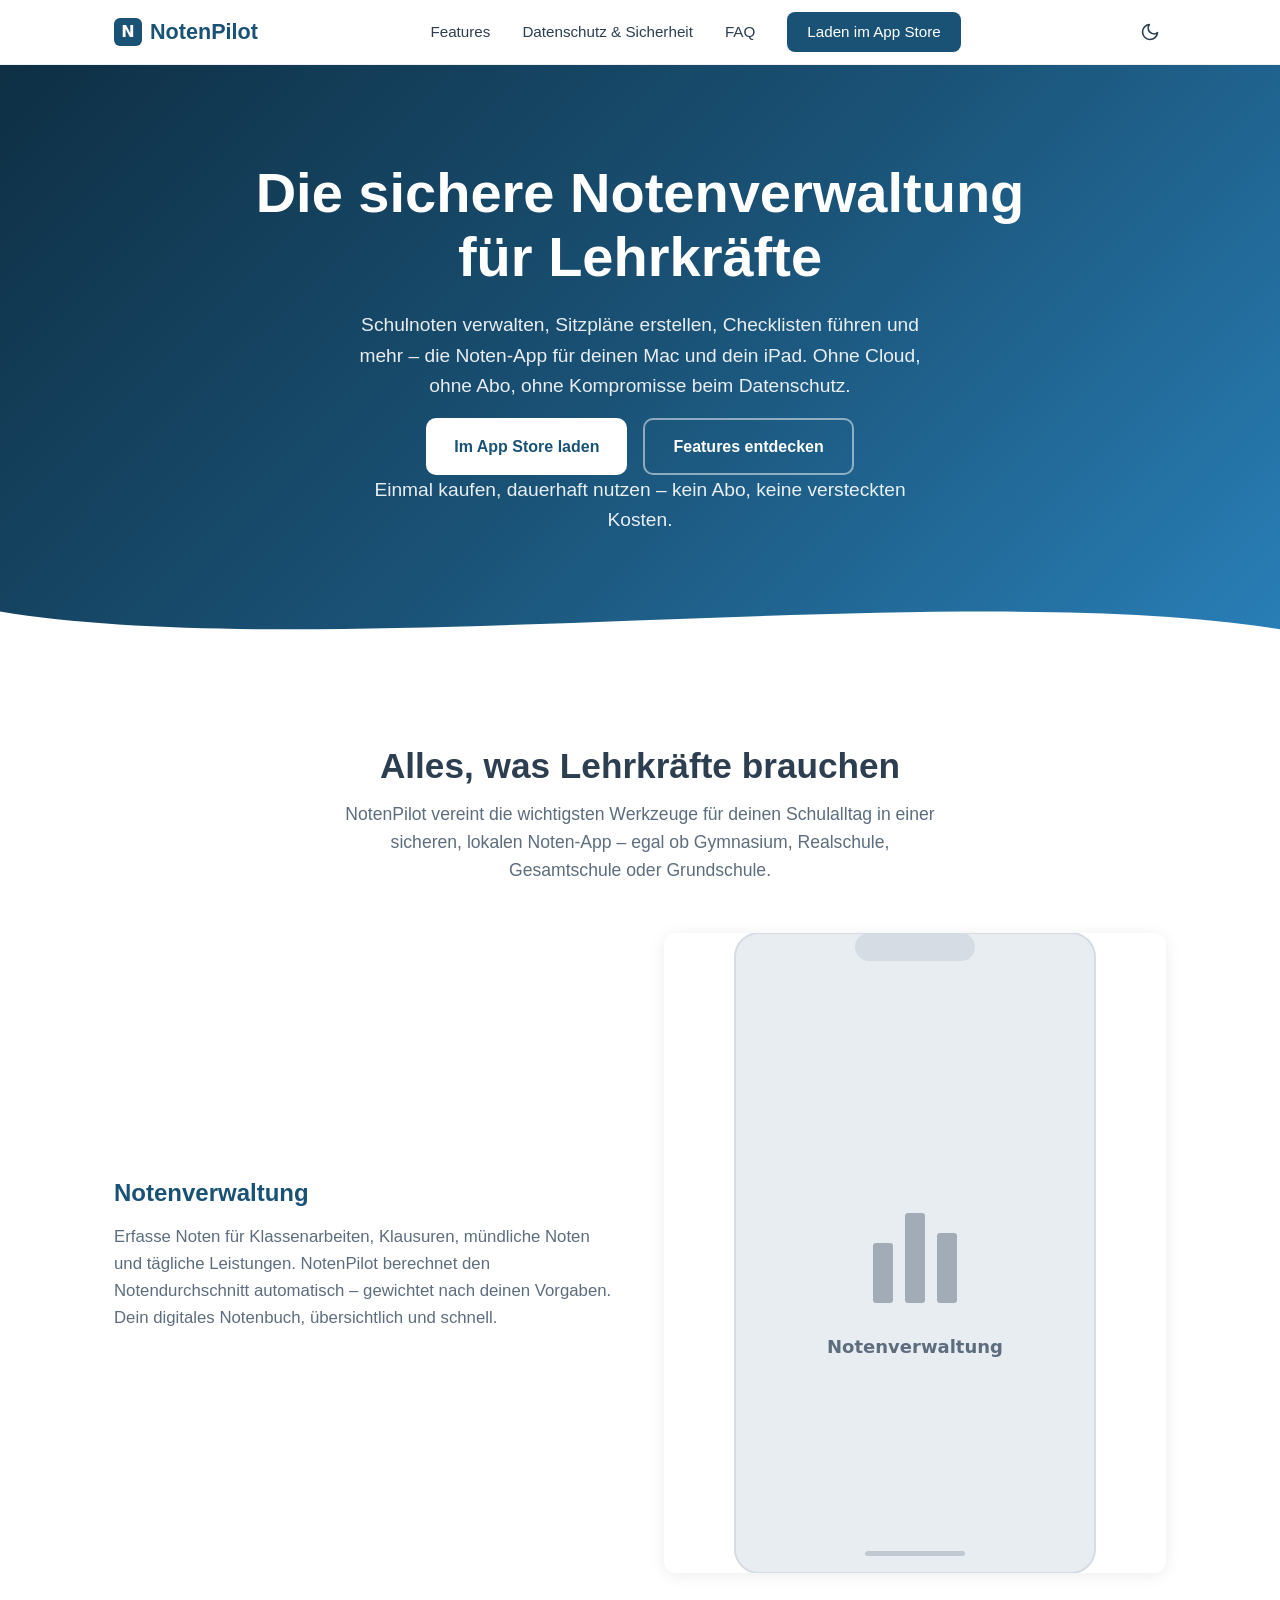
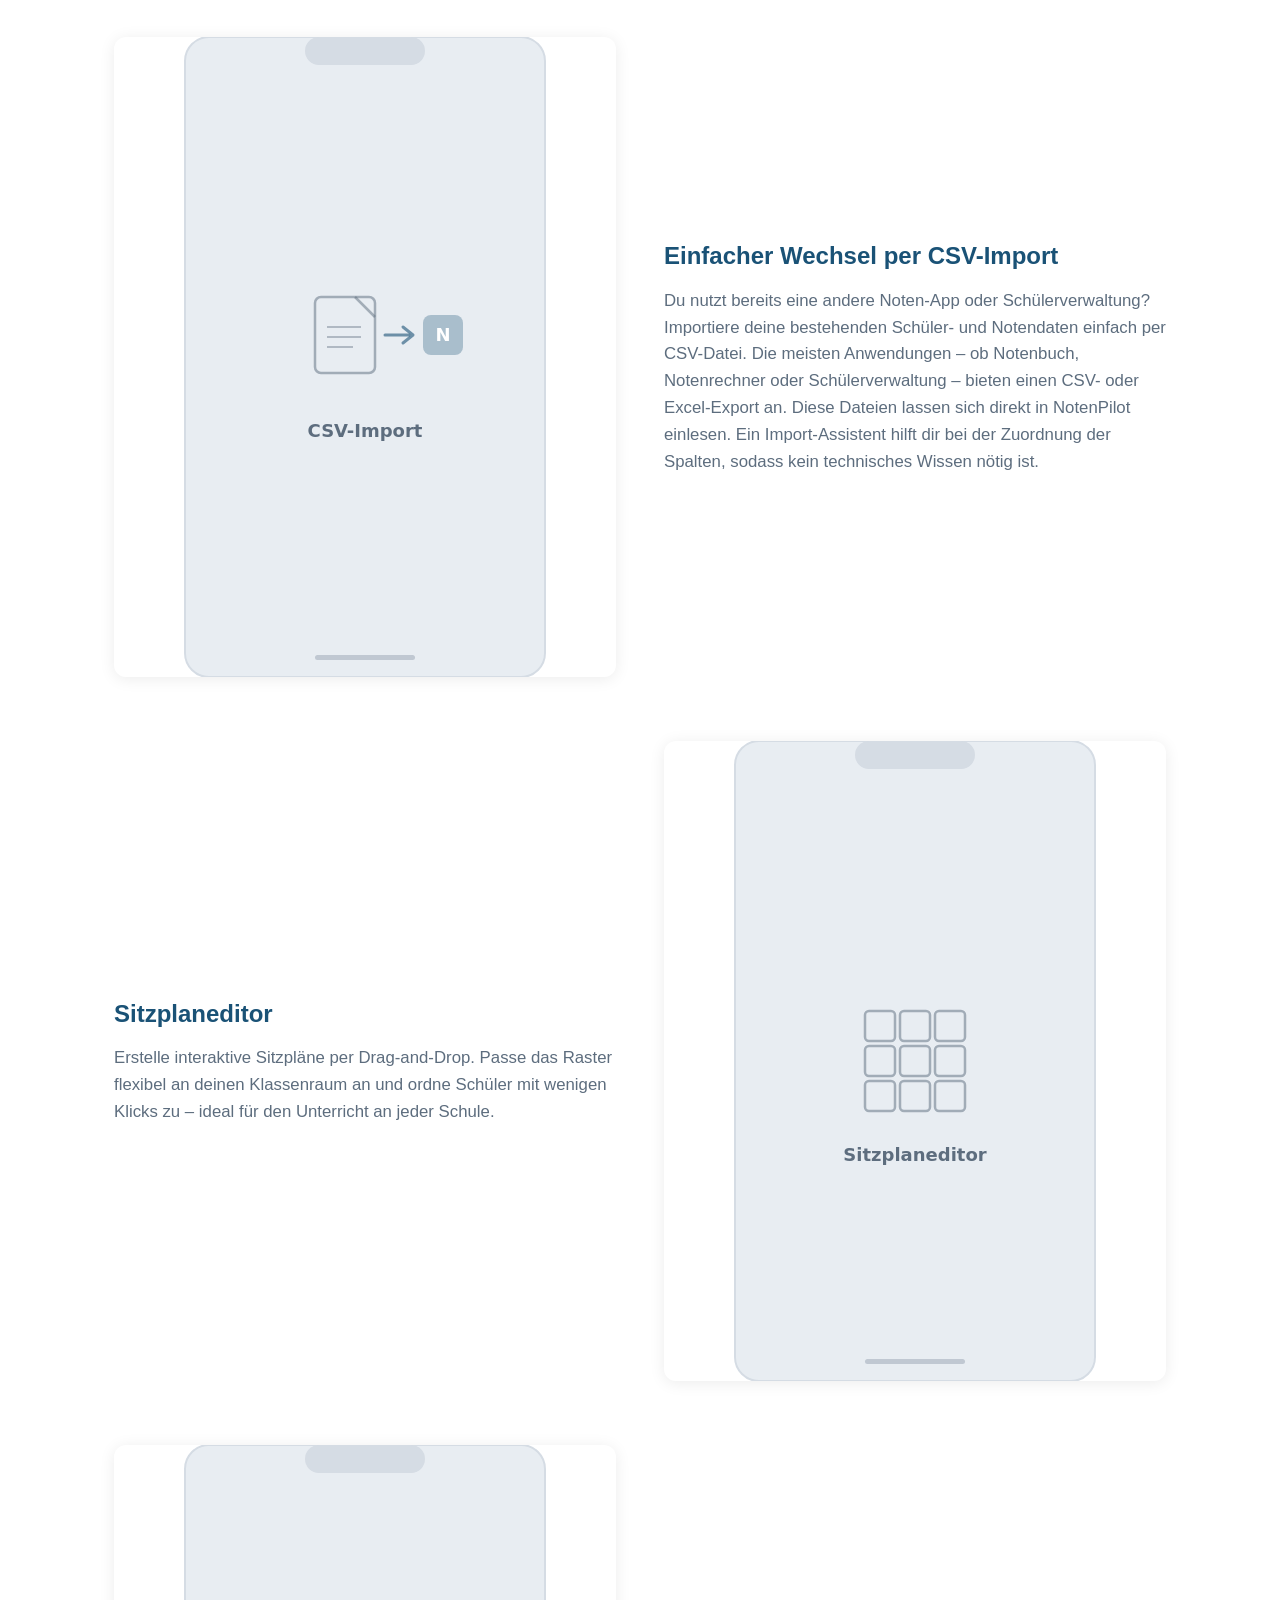
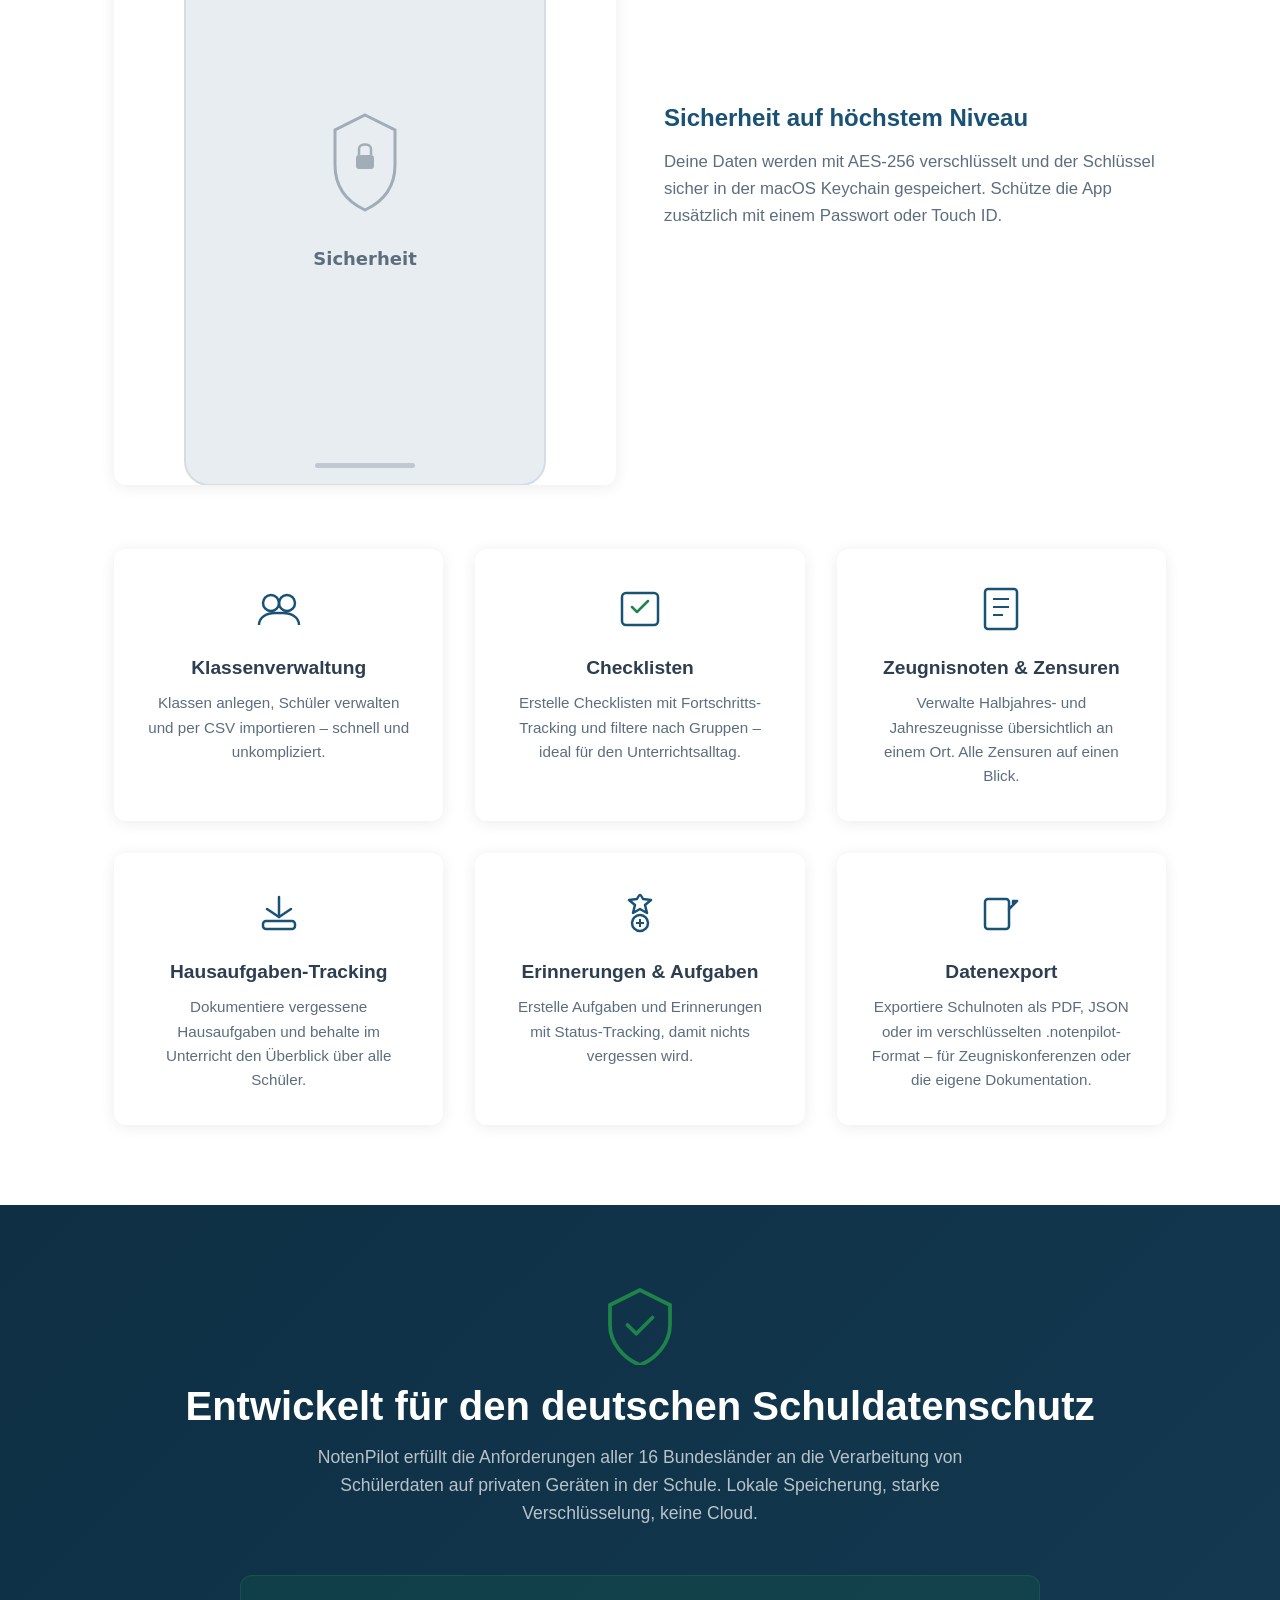
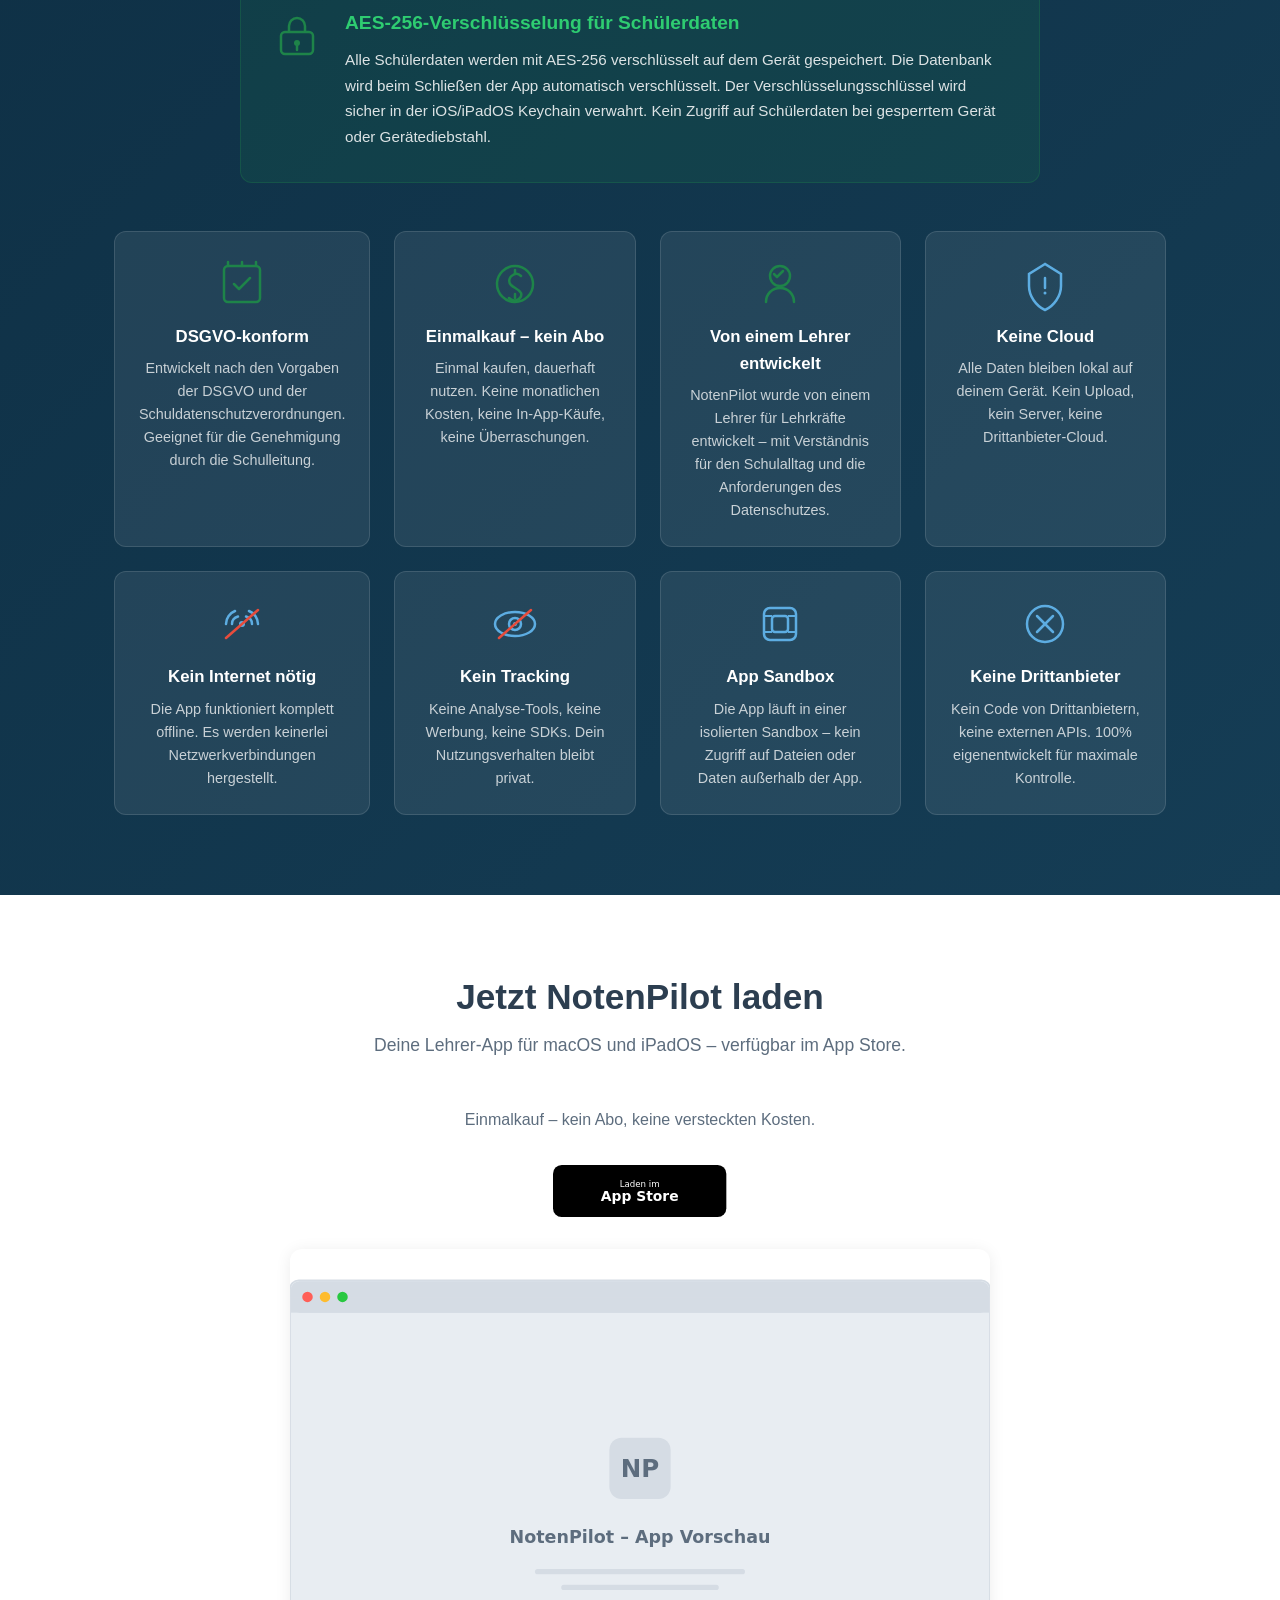
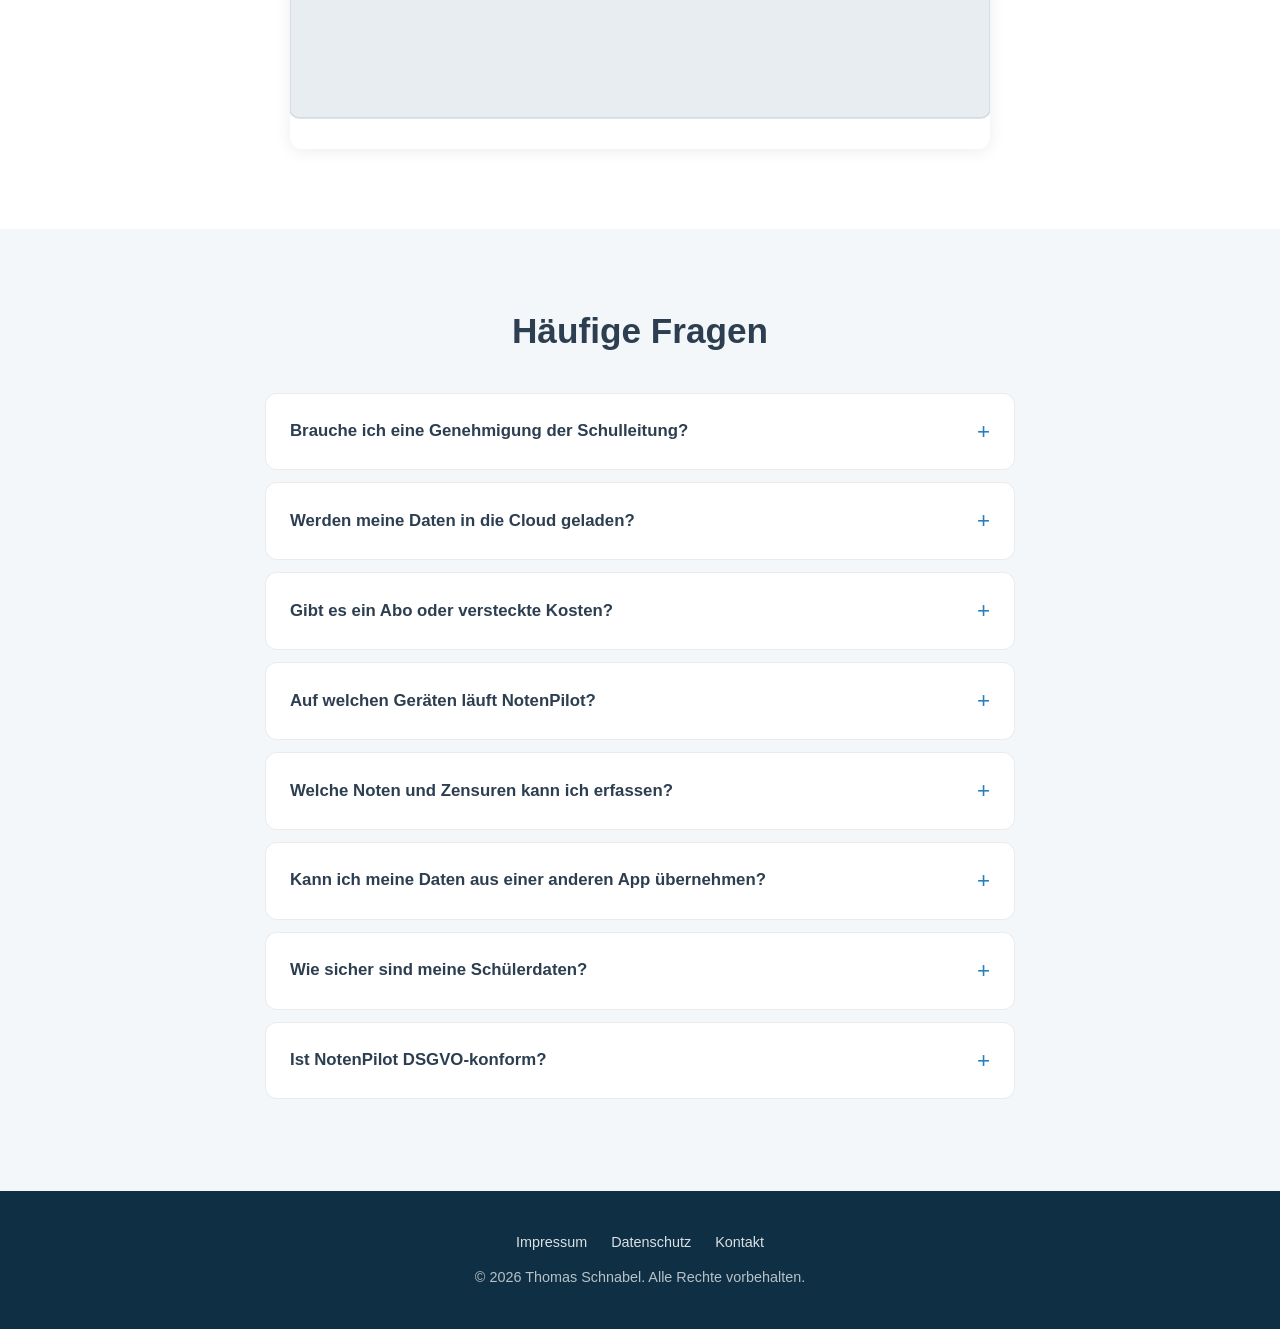
==== commit 7e4fc516: "Website-Update: Datenschutz überarbeitet, OG-Image, SEO & Design - Datenschutz: geräteneutral formul" ====
--- a/index.html
+++ b/index.html
@@ -4,34 +4,76 @@
   <meta charset="UTF-8">
   <meta name="viewport" content="width=device-width, initial-scale=1.0">
   <title>NotenPilot – Die sichere Notenverwaltung für Lehrkräfte</title>
-  <meta name="description" content="NotenPilot ist die datenschutzkonforme Notenverwaltung für Lehrkräfte auf Mac und iPad. Alle Daten bleiben lokal – kein Internet, kein Cloud, kein Tracking.">
-  <meta name="keywords" content="Notenverwaltung, Lehrer App, iPad, Mac, DSGVO, Schülerdaten, Noten App, Datenschutz Schule, Notenpilot, Lehrkräfte, Schulnoten, Sitzplan">
+  <meta name="description" content="NotenPilot ist die datenschutzkonforme Noten-App für Lehrkräfte auf Mac und iPad. Schulnoten verwalten, Notendurchschnitt berechnen, Sitzpläne erstellen – lokal, verschlüsselt, ohne Cloud.">
+  <meta name="keywords" content="Notenverwaltung, Lehrer App, iPad, Mac, DSGVO, Schülerdaten, Noten App, Datenschutz Schule, Notenpilot, Lehrkräfte, Schulnoten, Sitzplan, Noten verwalten Lehrer, Schülernoten App, Notenverwaltung ohne Cloud, Notenverwaltung DSGVO konform, CSV Import Noten, Checklisten Schule, Zeugnisnoten App, Lehrerapp datenschutzkonform, Notenverwaltung macOS, Notenverwaltung iPadOS, Notenrechner Lehrer, Schuldatenschutz">
   <meta name="author" content="Thomas Schnabel">
+  <meta name="robots" content="index, follow, max-snippet:-1, max-image-preview:large, max-video-preview:-1">
+  <meta name="theme-color" content="#1a5276">
+  <link rel="alternate" hreflang="de" href="https://notenpilot.schnabel.it">
+  <link rel="alternate" hreflang="x-default" href="https://notenpilot.schnabel.it">
   <meta property="og:title" content="NotenPilot – Die sichere Notenverwaltung für Lehrkräfte">
-  <meta property="og:description" content="Noten, Sitzpläne, Checklisten – lokal, verschlüsselt, ohne Abo. Für Mac und iPad.">
+  <meta property="og:description" content="Schulnoten verwalten, Notendurchschnitt berechnen, Sitzpläne erstellen – lokal, verschlüsselt, ohne Abo. Die Noten-App für Mac und iPad.">
   <meta property="og:type" content="website">
   <meta property="og:url" content="https://notenpilot.schnabel.it">
   <meta property="og:image" content="https://notenpilot.schnabel.it/images/og-image.png">
+  <meta property="og:image:width" content="1200">
+  <meta property="og:image:height" content="630">
+  <meta property="og:image:alt" content="NotenPilot – Datenschutzkonforme Notenverwaltung für Lehrkräfte auf Mac und iPad">
   <meta property="og:locale" content="de_DE">
+  <meta property="og:site_name" content="NotenPilot">
   <meta name="twitter:card" content="summary_large_image">
+  <meta name="twitter:title" content="NotenPilot – Die sichere Notenverwaltung für Lehrkräfte">
+  <meta name="twitter:description" content="Schulnoten verwalten, Notendurchschnitt berechnen, Sitzpläne erstellen – lokal, verschlüsselt, ohne Abo. Die Noten-App für Mac und iPad.">
+  <meta name="twitter:image" content="https://notenpilot.schnabel.it/images/og-image.png">
+  <meta name="twitter:image:alt" content="NotenPilot – Datenschutzkonforme Notenverwaltung für Lehrkräfte auf Mac und iPad">
   <link rel="canonical" href="https://notenpilot.schnabel.it">
   <link rel="stylesheet" href="css/style.css">
+  <script>
+    (function(){var t=localStorage.getItem('theme')||(matchMedia('(prefers-color-scheme:dark)').matches?'dark':'light');document.documentElement.setAttribute('data-theme',t)})();
+  </script>
+  <script type="application/ld+json">
+  {
+    "@context": "https://schema.org",
+    "@type": "WebSite",
+    "name": "NotenPilot",
+    "url": "https://notenpilot.schnabel.it",
+    "description": "Die sichere Notenverwaltung für Lehrkräfte auf Mac und iPad.",
+    "inLanguage": "de"
+  }
+  </script>
   <script type="application/ld+json">
   {
     "@context": "https://schema.org",
     "@type": "SoftwareApplication",
     "name": "NotenPilot",
+    "url": "https://notenpilot.schnabel.it",
     "operatingSystem": "macOS, iPadOS",
     "applicationCategory": "EducationApplication",
     "description": "Datenschutzkonforme Notenverwaltung für Lehrkräfte auf Mac und iPad. Alle Daten bleiben lokal, AES-256-verschlüsselt, ohne Cloud und ohne Abo.",
+    "inLanguage": "de",
     "author": {
       "@type": "Person",
       "name": "Thomas Schnabel"
     },
     "offers": {
       "@type": "Offer",
-      "priceCurrency": "EUR"
-    }
+      "priceCurrency": "EUR",
+      "availability": "https://schema.org/InStock"
+    },
+    "featureList": [
+      "Notenverwaltung mit gewichteten Durchschnitten",
+      "Interaktiver Sitzplaneditor per Drag-and-Drop",
+      "CSV-Import von Schüler- und Notendaten",
+      "AES-256-Verschlüsselung der Datenbank",
+      "Checklisten mit Fortschritts-Tracking",
+      "Zeugnisnoten-Verwaltung",
+      "Hausaufgaben-Tracking",
+      "Datenexport als PDF, JSON oder verschlüsselt",
+      "Passwortschutz und Touch ID / Face ID",
+      "Komplett offline – keine Internetverbindung nötig",
+      "DSGVO-konform – keine Cloud, kein Tracking"
+    ],
+    "screenshot": "https://notenpilot.schnabel.it/images/og-image.png"
   }
   </script>
   <script type="application/ld+json">
@@ -73,6 +115,22 @@
       },
       {
         "@type": "Question",
+        "name": "Welche Noten und Zensuren kann ich erfassen?",
+        "acceptedAnswer": {
+          "@type": "Answer",
+          "text": "Du kannst schriftliche Noten (Klassenarbeiten, Klausuren, Tests), mündliche Noten und tägliche Leistungen erfassen. Für jede Kategorie legst du eine eigene Gewichtung fest – NotenPilot berechnet den Notendurchschnitt automatisch. Zusätzlich kannst du Zeugnisnoten für Halbjahres- und Jahreszeugnisse verwalten."
+        }
+      },
+      {
+        "@type": "Question",
+        "name": "Kann ich meine Daten aus einer anderen App übernehmen?",
+        "acceptedAnswer": {
+          "@type": "Answer",
+          "text": "Ja. NotenPilot kann Schüler- und Notendaten über CSV-Dateien importieren. Die meisten Noten- und Schülerverwaltungs-Apps bieten eine Exportfunktion für CSV- oder Excel-Dateien an. Diese Dateien lassen sich direkt in NotenPilot einlesen. Ein Import-Assistent hilft dabei, die Spalten der importierten Datei den richtigen Feldern zuzuordnen (Name, Klasse, Noten etc.) – so geht beim Wechsel nichts verloren."
+        }
+      },
+      {
+        "@type": "Question",
         "name": "Wie sicher sind meine Schülerdaten?",
         "acceptedAnswer": {
           "@type": "Answer",
@@ -100,31 +158,38 @@
         <svg width="28" height="28" viewBox="0 0 28 28" fill="none"><rect width="28" height="28" rx="6" fill="#1a5276"/><text x="14" y="19" text-anchor="middle" fill="#fff" font-size="16" font-weight="700" font-family="system-ui">N</text></svg>
         NotenPilot
       </a>
-      <nav class="nav-links">
+      <nav class="nav-links" aria-label="Hauptnavigation">
         <a href="#features">Features</a>
         <a href="#datenschutz">Datenschutz & Sicherheit</a>
         <a href="#faq">FAQ</a>
         <a href="#appstore" class="nav-cta">Laden im App Store</a>
       </nav>
+      <button class="theme-toggle" aria-label="Farbschema wechseln">
+        <svg class="icon-moon" viewBox="0 0 24 24" fill="none" stroke="currentColor" stroke-width="2" stroke-linecap="round" stroke-linejoin="round"><path d="M21 12.79A9 9 0 1 1 11.21 3 7 7 0 0 0 21 12.79z"/></svg>
+        <svg class="icon-sun" viewBox="0 0 24 24" fill="none" stroke="currentColor" stroke-width="2" stroke-linecap="round" stroke-linejoin="round"><circle cx="12" cy="12" r="5"/><line x1="12" y1="1" x2="12" y2="3"/><line x1="12" y1="21" x2="12" y2="23"/><line x1="4.22" y1="4.22" x2="5.64" y2="5.64"/><line x1="18.36" y1="18.36" x2="19.78" y2="19.78"/><line x1="1" y1="12" x2="3" y2="12"/><line x1="21" y1="12" x2="23" y2="12"/><line x1="4.22" y1="19.78" x2="5.64" y2="18.36"/><line x1="18.36" y1="5.64" x2="19.78" y2="4.22"/></svg>
+      </button>
       <button class="hamburger" aria-label="Menü öffnen">
         <span></span><span></span><span></span>
       </button>
     </div>
   </header>
 
+  <main>
+
   <!-- Hero -->
   <section class="hero">
     <div class="container">
       <h1>Die sichere Notenverwaltung<br>für Lehrkräfte</h1>
-      <p>Noten, Sitzpläne, Checklisten und mehr – alles auf deinem Mac und iPad. Ohne Cloud, ohne Abo, ohne Kompromisse beim Datenschutz.</p>
+      <p>Schulnoten verwalten, Sitzpläne erstellen, Checklisten führen und mehr – die Noten-App für deinen Mac und dein iPad. Ohne Cloud, ohne Abo, ohne Kompromisse beim Datenschutz.</p>
       <div class="hero-buttons">
         <a href="#appstore" class="btn btn--primary">Im App Store laden</a>
         <a href="#features" class="btn btn--outline">Features entdecken</a>
       </div>
+
       <p class="hero-price-hint">Einmal kaufen, dauerhaft nutzen – kein Abo, keine versteckten Kosten.</p>
     </div>
     <div class="hero-wave">
-      <svg viewBox="0 0 1440 100" preserveAspectRatio="none"><path d="M0,40 C360,100 1080,0 1440,60 L1440,100 L0,100Z" fill="#ffffff"/></svg>
+      <svg viewBox="0 0 1440 100" preserveAspectRatio="none"><path d="M0,40 C360,100 1080,0 1440,60 L1440,100 L0,100Z" fill="currentColor"/></svg>
     </div>
   </section>
 
@@ -132,33 +197,44 @@
   <section class="section" id="features">
     <div class="container">
       <h2 class="section-title">Alles, was Lehrkräfte brauchen</h2>
-      <p class="section-subtitle">NotenPilot vereint die wichtigsten Werkzeuge für deinen Schulalltag in einer sicheren, lokalen App.</p>
+      <p class="section-subtitle">NotenPilot vereint die wichtigsten Werkzeuge für deinen Schulalltag in einer sicheren, lokalen Noten-App – egal ob Gymnasium, Realschule, Gesamtschule oder Grundschule.</p>
 
       <!-- Primary Feature 1 -->
       <div class="feature-row animate-on-scroll">
         <div class="feature-text">
           <h3>Notenverwaltung</h3>
-          <p>Erfasse schriftliche, mündliche und tägliche Noten und lass dir gewichtete Durchschnitte automatisch berechnen. Behalte den Überblick über die Leistungen deiner Schüler – übersichtlich und schnell.</p>
+          <p>Erfasse Noten für Klassenarbeiten, Klausuren, mündliche Noten und tägliche Leistungen. NotenPilot berechnet den Notendurchschnitt automatisch – gewichtet nach deinen Vorgaben. Dein digitales Notenbuch, übersichtlich und schnell.</p>
         </div>
         <div class="feature-image">
           <img src="images/feature-notenverwaltung.svg" alt="Notenverwaltung in NotenPilot" width="360" height="640" loading="lazy">
         </div>
       </div>
 
-      <!-- Primary Feature 2 -->
+      <!-- Primary Feature 2: CSV-Import -->
       <div class="feature-row feature-row--reverse animate-on-scroll">
         <div class="feature-text">
-          <h3>Sitzplaneditor</h3>
-          <p>Erstelle interaktive Sitzpläne per Drag-and-Drop. Passe das Raster flexibel an deinen Klassenraum an und ordne Schüler mit wenigen Klicks zu.</p>
+          <h3>Einfacher Wechsel per CSV-Import</h3>
+          <p>Du nutzt bereits eine andere Noten-App oder Schülerverwaltung? Importiere deine bestehenden Schüler- und Notendaten einfach per CSV-Datei. Die meisten Anwendungen – ob Notenbuch, Notenrechner oder Schülerverwaltung – bieten einen CSV- oder Excel-Export an. Diese Dateien lassen sich direkt in NotenPilot einlesen. Ein Import-Assistent hilft dir bei der Zuordnung der Spalten, sodass kein technisches Wissen nötig ist.</p>
         </div>
         <div class="feature-image">
-          <img src="images/feature-sitzplan.svg" alt="Sitzplaneditor in NotenPilot" width="360" height="640" loading="lazy">
+          <img src="images/feature-csv-import.svg" alt="Screenshot: CSV-Import Assistent in NotenPilot" width="360" height="640" loading="lazy">
         </div>
       </div>
 
       <!-- Primary Feature 3 -->
       <div class="feature-row animate-on-scroll">
         <div class="feature-text">
+          <h3>Sitzplaneditor</h3>
+          <p>Erstelle interaktive Sitzpläne per Drag-and-Drop. Passe das Raster flexibel an deinen Klassenraum an und ordne Schüler mit wenigen Klicks zu – ideal für den Unterricht an jeder Schule.</p>
+        </div>
+        <div class="feature-image">
+          <img src="images/feature-sitzplan.svg" alt="Sitzplaneditor in NotenPilot" width="360" height="640" loading="lazy">
+        </div>
+      </div>
+
+      <!-- Primary Feature 4 -->
+      <div class="feature-row feature-row--reverse animate-on-scroll">
+        <div class="feature-text">
           <h3>Sicherheit auf höchstem Niveau</h3>
           <p>Deine Daten werden mit AES-256 verschlüsselt und der Schlüssel sicher in der macOS Keychain gespeichert. Schütze die App zusätzlich mit einem Passwort oder Touch ID.</p>
         </div>
@@ -181,13 +257,13 @@
         </div>
         <div class="feature-card animate-on-scroll">
           <svg class="icon" viewBox="0 0 56 56" fill="none"><rect x="12" y="8" width="32" height="40" rx="3" stroke="#1a5276" stroke-width="2.5" fill="none"/><line x1="20" y1="18" x2="36" y2="18" stroke="#1a5276" stroke-width="2"/><line x1="20" y1="26" x2="36" y2="26" stroke="#1a5276" stroke-width="2"/><line x1="20" y1="34" x2="30" y2="34" stroke="#1a5276" stroke-width="2"/></svg>
-          <h3>Zeugnisnoten</h3>
-          <p>Verwalte Halbjahres- und Jahreszeugnisse übersichtlich an einem Ort.</p>
+          <h3>Zeugnisnoten &amp; Zensuren</h3>
+          <p>Verwalte Halbjahres- und Jahreszeugnisse übersichtlich an einem Ort. Alle Zensuren auf einen Blick.</p>
         </div>
         <div class="feature-card animate-on-scroll">
           <svg class="icon" viewBox="0 0 56 56" fill="none"><path d="M28 12v20" stroke="#1a5276" stroke-width="2.5" stroke-linecap="round"/><path d="M16 24l12 8 12-8" stroke="#1a5276" stroke-width="2.5" fill="none" stroke-linecap="round" stroke-linejoin="round"/><rect x="12" y="36" width="32" height="8" rx="3" stroke="#1a5276" stroke-width="2.5" fill="none"/></svg>
           <h3>Hausaufgaben-Tracking</h3>
-          <p>Dokumentiere vergessene Hausaufgaben und behalte den Überblick über alle Schüler.</p>
+          <p>Dokumentiere vergessene Hausaufgaben und behalte im Unterricht den Überblick über alle Schüler.</p>
         </div>
         <div class="feature-card animate-on-scroll">
           <svg class="icon" viewBox="0 0 56 56" fill="none"><path d="M28 10c1 0 3 4 3 4l8 1-6 5 2 8-7-4-7 4 2-8-6-5 8-1s2-4 3-4z" stroke="#1a5276" stroke-width="2.5" fill="none" stroke-linejoin="round"/><circle cx="28" cy="38" r="8" stroke="#1a5276" stroke-width="2.5" fill="none"/><path d="M24 38h8M28 34v8" stroke="#1a5276" stroke-width="2"/></svg>
@@ -197,7 +273,7 @@
         <div class="feature-card animate-on-scroll">
           <svg class="icon" viewBox="0 0 56 56" fill="none"><rect x="12" y="14" width="24" height="30" rx="3" stroke="#1a5276" stroke-width="2.5" fill="none"/><path d="M36 24l8-8M44 16l-4 0 0 4" stroke="#1a5276" stroke-width="2.5" stroke-linecap="round" stroke-linejoin="round"/></svg>
           <h3>Datenexport</h3>
-          <p>Exportiere Noten als PDF, JSON oder im verschlüsselten .notenpilot-Format.</p>
+          <p>Exportiere Schulnoten als PDF, JSON oder im verschlüsselten .notenpilot-Format – für Zeugniskonferenzen oder die eigene Dokumentation.</p>
         </div>
       </div>
     </div>
@@ -210,7 +286,7 @@
         <svg viewBox="0 0 64 64" fill="none" width="80" height="80"><path d="M32 4L8 16v16c0 14 10.7 27 24 32 13.3-5 24-18 24-32V16L32 4z" stroke="#1e8449" stroke-width="3" fill="none"/><path d="M22 32l7 7 13-13" stroke="#1e8449" stroke-width="3" fill="none" stroke-linecap="round" stroke-linejoin="round"/></svg>
       </div>
       <h2 class="section-title animate-on-scroll">Entwickelt für den deutschen Schuldatenschutz</h2>
-      <p class="section-subtitle animate-on-scroll">NotenPilot erfüllt die Anforderungen aller 16 Bundesländer an die Verarbeitung von Schülerdaten auf mobilen Endgeräten. Lokale Speicherung, starke Verschlüsselung, keine Cloud.</p>
+      <p class="section-subtitle animate-on-scroll">NotenPilot erfüllt die Anforderungen aller 16 Bundesländer an die Verarbeitung von Schülerdaten auf privaten Geräten in der Schule. Lokale Speicherung, starke Verschlüsselung, keine Cloud.</p>
 
       <!-- Security Highlight Banner -->
       <div class="security-banner animate-on-scroll">
@@ -272,7 +348,7 @@
   <section class="section cta-section" id="appstore">
     <div class="container">
       <h2 class="section-title animate-on-scroll">Jetzt NotenPilot laden</h2>
-      <p class="section-subtitle animate-on-scroll">Verfügbar für macOS und iPadOS im App Store.</p>
+      <p class="section-subtitle animate-on-scroll">Deine Lehrer-App für macOS und iPadOS – verfügbar im App Store.</p>
       <p class="cta-price-hint animate-on-scroll">Einmalkauf – kein Abo, keine versteckten Kosten.</p>
       <div class="animate-on-scroll">
         <a href="#appstore" aria-label="Im App Store laden">
@@ -307,6 +383,14 @@
           <p>NotenPilot läuft auf dem Mac (macOS) und dem iPad (iPadOS). Beide Versionen sind im Kaufpreis enthalten.</p>
         </details>
         <details class="faq-item animate-on-scroll">
+          <summary>Welche Noten und Zensuren kann ich erfassen?</summary>
+          <p>Du kannst schriftliche Noten (Klassenarbeiten, Klausuren, Tests), mündliche Noten und tägliche Leistungen erfassen. Für jede Kategorie legst du eine eigene Gewichtung fest – NotenPilot berechnet den Notendurchschnitt automatisch. Zusätzlich kannst du Zeugnisnoten für Halbjahres- und Jahreszeugnisse verwalten.</p>
+        </details>
+        <details class="faq-item animate-on-scroll">
+          <summary>Kann ich meine Daten aus einer anderen App übernehmen?</summary>
+          <p>Ja. NotenPilot kann Schüler- und Notendaten über CSV-Dateien importieren. Die meisten Noten- und Schülerverwaltungs-Apps bieten eine Exportfunktion für CSV- oder Excel-Dateien an. Diese Dateien lassen sich direkt in NotenPilot einlesen. Ein Import-Assistent hilft dir dabei, die Spalten der importierten Datei den richtigen Feldern zuzuordnen (Name, Klasse, Noten etc.) – so geht beim Wechsel nichts verloren.</p>
+        </details>
+        <details class="faq-item animate-on-scroll">
           <summary>Wie sicher sind meine Schülerdaten?</summary>
           <p>Die Datenbank wird mit AES-256-GCM verschlüsselt, wenn die App geschlossen wird. Der Verschlüsselungsschlüssel liegt in der sicheren Keychain deines Geräts. Zusätzlich schützt ein App-eigener Passwortschutz oder Touch ID/Face ID den Zugang. Bei Verlust oder Diebstahl des Geräts sind die Daten nicht zugänglich.</p>
         </details>
@@ -317,6 +401,8 @@
       </div>
     </div>
   </section>
+
+  </main>
 
   <!-- Footer -->
   <footer class="footer">
--- a/css/style.css
+++ b/css/style.css
@@ -9,10 +9,31 @@
   --bg-dark: #0e2f44;
   --text: #2c3e50;
   --text-light: #5d6d7e;
+  --border-light: rgba(0,0,0,0.06);
+  --border-faq: rgba(0,0,0,0.08);
+  --card-hover-shadow: 0 8px 30px rgba(0,0,0,0.12);
+  --table-border: #e0e0e0;
   --font: -apple-system, BlinkMacSystemFont, "Segoe UI", Roboto, "Helvetica Neue", Arial, sans-serif;
   --radius: 12px;
   --shadow: 0 2px 16px rgba(0,0,0,0.08);
   --transition: 0.3s ease;
+}
+
+[data-theme="dark"] {
+  --primary: #3a9ad9;
+  --primary-light: #5bb8f5;
+  --primary-dark: #0e2f44;
+  --secondary: #2ecc71;
+  --bg: #121921;
+  --bg-alt: #1a2332;
+  --bg-dark: #0a1018;
+  --text: #e0e6ed;
+  --text-light: #9ba8b8;
+  --border-light: rgba(255,255,255,0.08);
+  --border-faq: rgba(255,255,255,0.1);
+  --card-hover-shadow: 0 8px 30px rgba(0,0,0,0.3);
+  --table-border: #2a3545;
+  --shadow: 0 2px 16px rgba(0,0,0,0.25);
 }
 
 /* ===== Reset ===== */
@@ -50,7 +71,7 @@
   background: rgba(255,255,255,0.85);
   backdrop-filter: blur(12px);
   -webkit-backdrop-filter: blur(12px);
-  border-bottom: 1px solid rgba(0,0,0,0.06);
+  border-bottom: 1px solid var(--border-light);
 }
 .header .container {
   display: flex; align-items: center; justify-content: space-between;
@@ -88,10 +109,10 @@
   text-align: center;
 }
 .hero h1 { margin-bottom: 1.25rem; }
-.hero p { font-size: 1.2rem; opacity: 0.9; max-width: 600px; margin: 0 auto 2.5rem; }
-.hero-buttons { display: flex; gap: 1rem; justify-content: center; flex-wrap: wrap; }
+.hero p { font-size: 1.2rem; opacity: 0.9; max-width: 600px; margin: 0 auto 1rem; }
+.hero-buttons { display: flex; gap: 1rem; justify-content: center; flex-wrap: wrap; margin-top: 0.25rem; }
 .hero-price-hint {
-  font-size: 0.95rem; opacity: 0.65; margin-top: 1.25rem;
+  font-size: 0.95rem; opacity: 0.65; margin-top: 1rem;
   margin-bottom: 0 !important;
 }
 .btn {
@@ -108,7 +129,7 @@
   position: absolute; bottom: -1px; left: 0; width: 100%;
   line-height: 0;
 }
-.hero-wave svg { width: 100%; height: auto; }
+.hero-wave svg { width: 100%; height: auto; color: var(--bg); }
 
 /* ===== Primary Features (alternating) ===== */
 .feature-row {
@@ -133,7 +154,7 @@
   box-shadow: var(--shadow); text-align: center;
   transition: transform var(--transition), box-shadow var(--transition);
 }
-.feature-card:hover { transform: translateY(-4px); box-shadow: 0 8px 30px rgba(0,0,0,0.12); }
+.feature-card:hover { transform: translateY(-4px); box-shadow: var(--card-hover-shadow); }
 .feature-card .icon { width: 56px; height: 56px; margin: 0 auto 1rem; }
 .feature-card h3 { margin-bottom: 0.5rem; }
 .feature-card p { color: var(--text-light); font-size: 0.95rem; }
@@ -185,7 +206,7 @@
 .faq-section .section-title { margin-bottom: 2.5rem; }
 .faq-list { max-width: 750px; margin: 0 auto; }
 .faq-item {
-  border: 1px solid rgba(0,0,0,0.08); border-radius: var(--radius);
+  border: 1px solid var(--border-faq); border-radius: var(--radius);
   margin-bottom: 0.75rem; background: var(--bg);
   overflow: hidden;
 }
@@ -227,9 +248,63 @@
 .content-page ul { padding-left: 1.5rem; list-style: disc; }
 .content-page strong { color: var(--text); }
 .content-page table { width: 100%; border-collapse: collapse; margin: 1.5rem 0; font-size: 0.9rem; }
-.content-page th, .content-page td { text-align: left; padding: 0.75rem; border-bottom: 1px solid #e0e0e0; }
+.content-page th, .content-page td { text-align: left; padding: 0.75rem; border-bottom: 1px solid var(--table-border); }
 .content-page th { font-weight: 600; color: var(--text); background: var(--bg-alt); }
 .content-page td { color: var(--text-light); }
+
+/* ===== Theme Toggle ===== */
+.theme-toggle {
+  background: none; border: none; cursor: pointer; padding: 0.4rem;
+  color: var(--text); display: flex; align-items: center; justify-content: center;
+  border-radius: 8px; transition: background var(--transition);
+}
+.theme-toggle:hover { background: var(--bg-alt); }
+.theme-toggle svg { width: 20px; height: 20px; }
+.theme-toggle .icon-moon { display: block; }
+.theme-toggle .icon-sun { display: none; }
+[data-theme="dark"] .theme-toggle .icon-moon { display: none; }
+[data-theme="dark"] .theme-toggle .icon-sun { display: block; }
+
+/* ===== Dark Mode Overrides ===== */
+[data-theme="dark"] .header {
+  background: rgba(18,25,33,0.85);
+}
+[data-theme="dark"] .hero-wave svg path { fill: var(--bg); }
+[data-theme="dark"] .btn--primary { background: var(--primary); color: #fff; }
+[data-theme="dark"] .feature-image { box-shadow: 0 2px 16px rgba(0,0,0,0.3); }
+
+@media (max-width: 768px) {
+  [data-theme="dark"] .nav-links {
+    background: rgba(18,25,33,0.97);
+  }
+}
+
+/* ===== Contact Form ===== */
+.contact-hint {
+  margin-bottom: 1.5rem; color: var(--muted); font-size: 0.95rem;
+}
+.contact-form {
+  max-width: 600px; margin-bottom: 3rem;
+}
+.form-group {
+  margin-bottom: 1rem;
+}
+.form-group label {
+  display: block; margin-bottom: 0.35rem; font-weight: 600; font-size: 0.95rem;
+}
+.form-group input,
+.form-group textarea {
+  width: 100%; padding: 0.65rem 0.85rem; border: 1px solid var(--border-faq);
+  border-radius: 8px; background: var(--bg-alt); color: var(--text);
+  font-family: inherit; font-size: 1rem; transition: border-color var(--transition);
+}
+.form-group input:focus,
+.form-group textarea:focus {
+  outline: none; border-color: var(--accent);
+}
+.form-group textarea {
+  resize: vertical;
+}
 
 /* ===== Scroll Animations ===== */
 .animate-on-scroll {
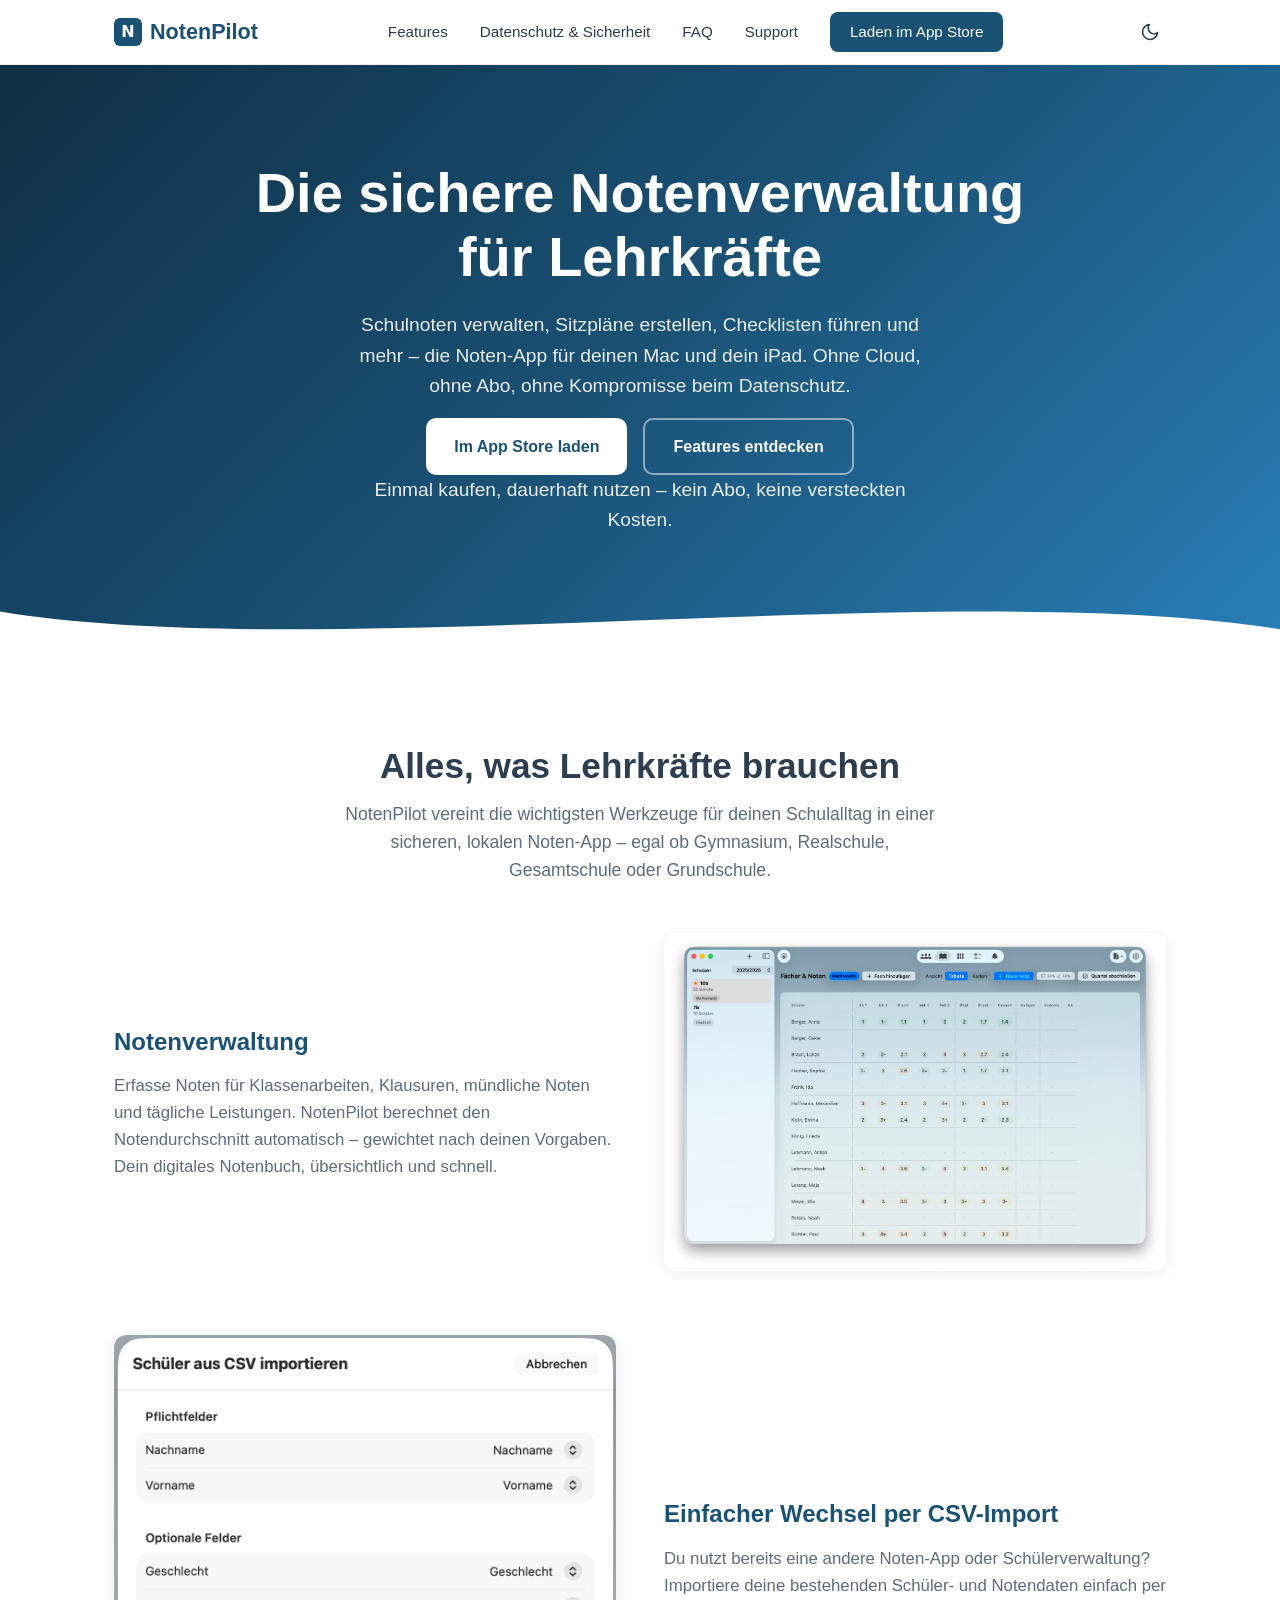
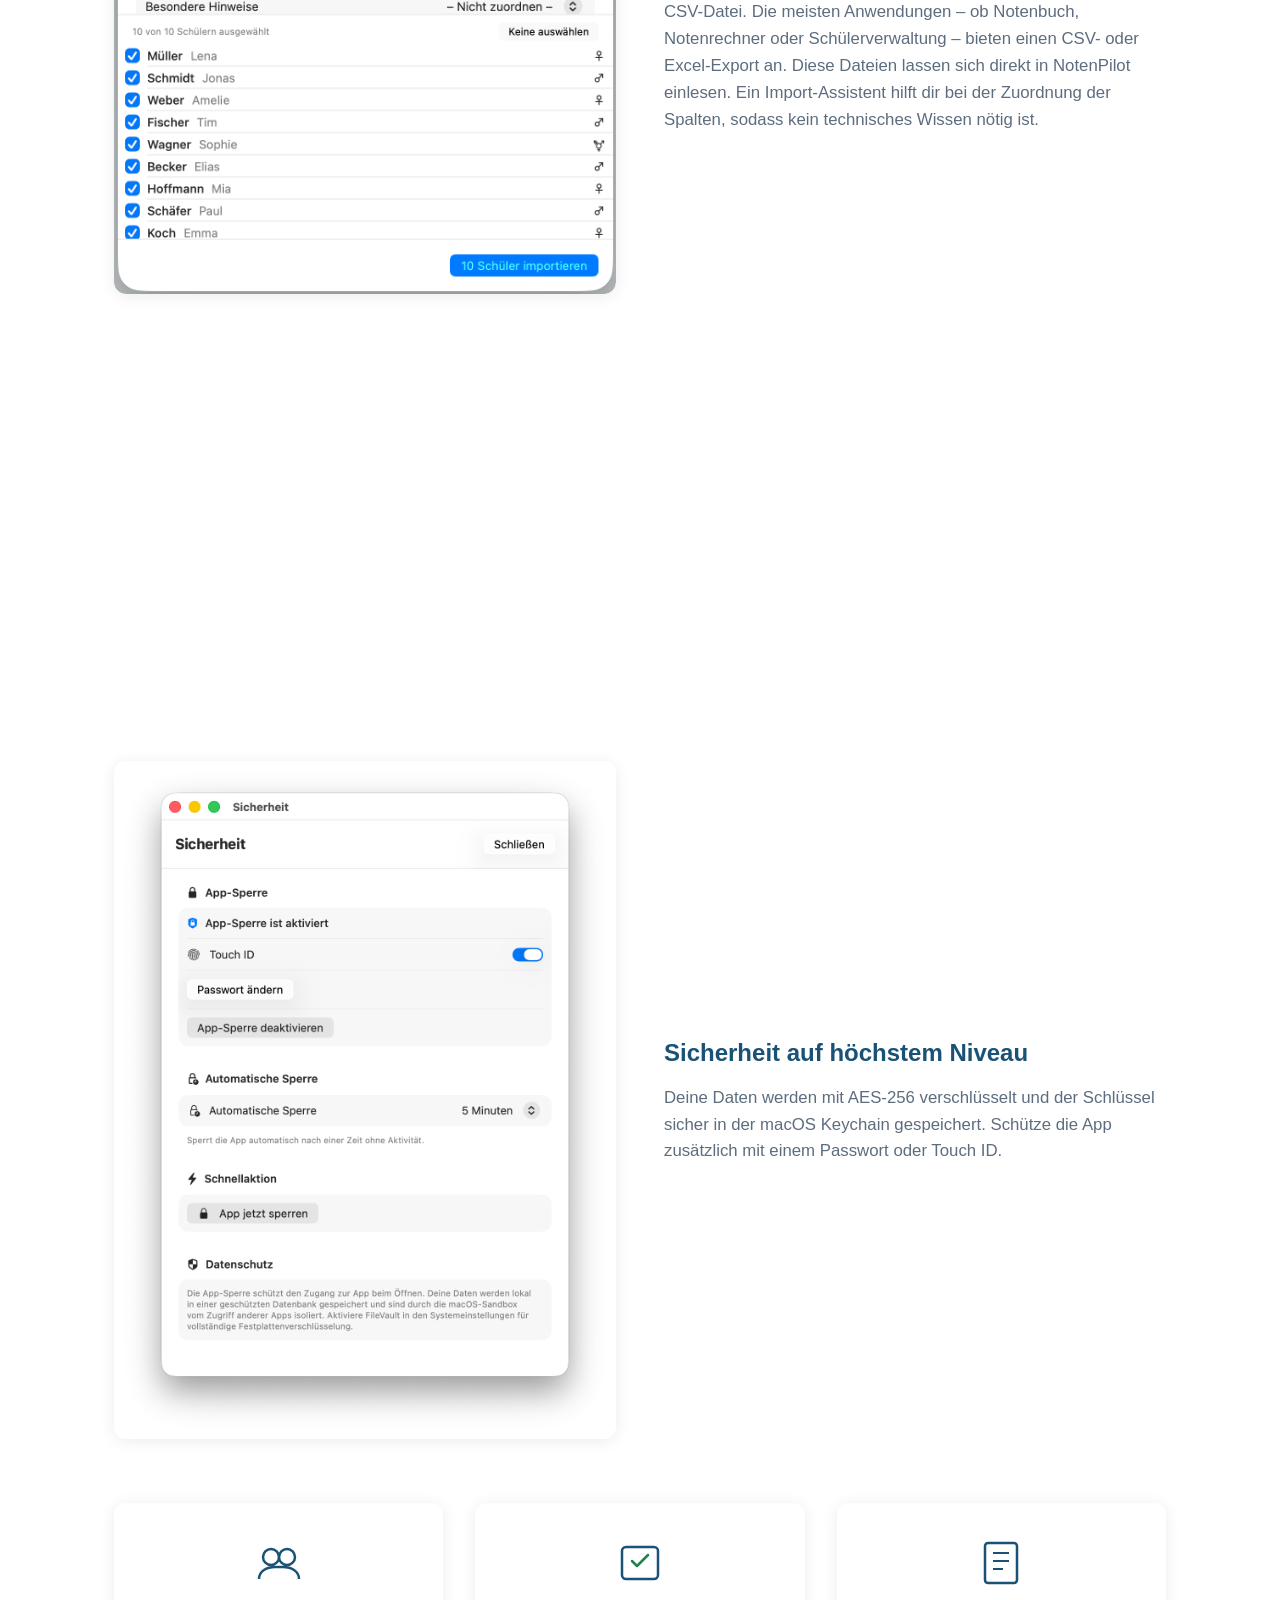
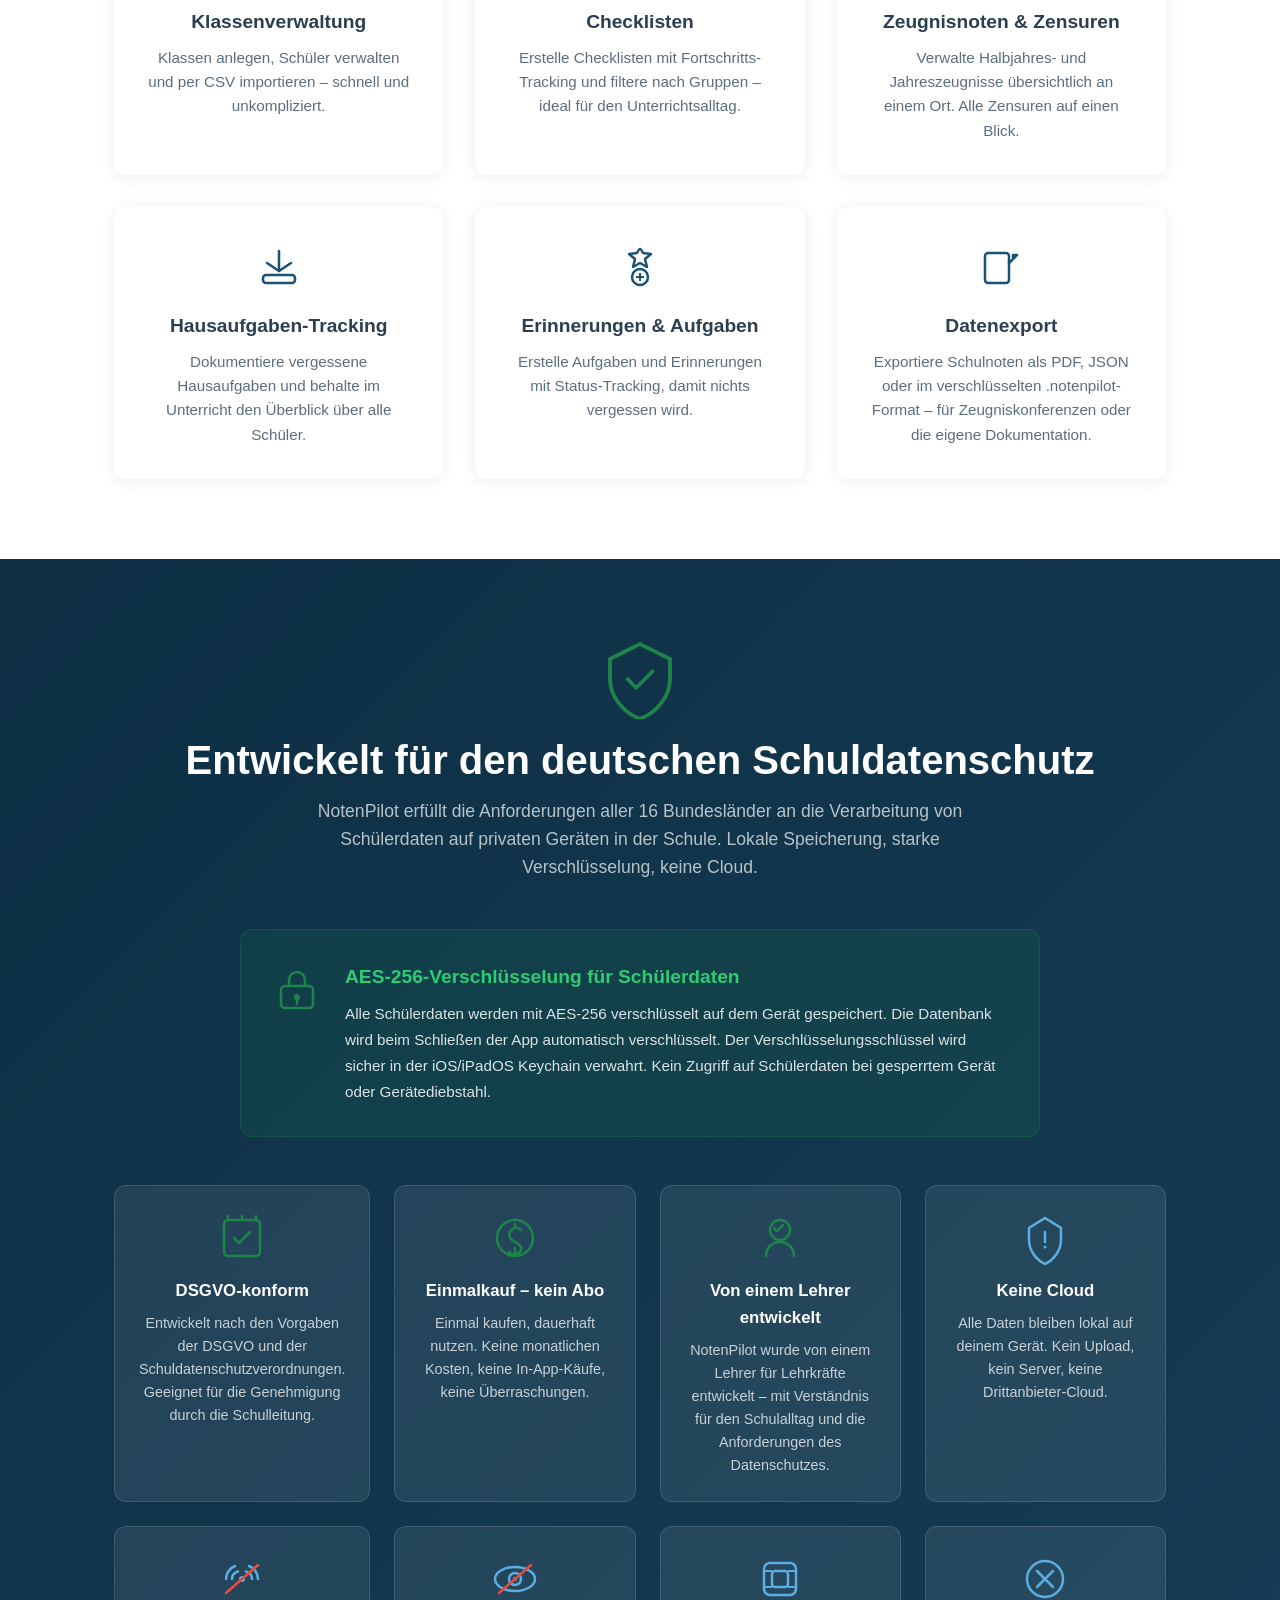
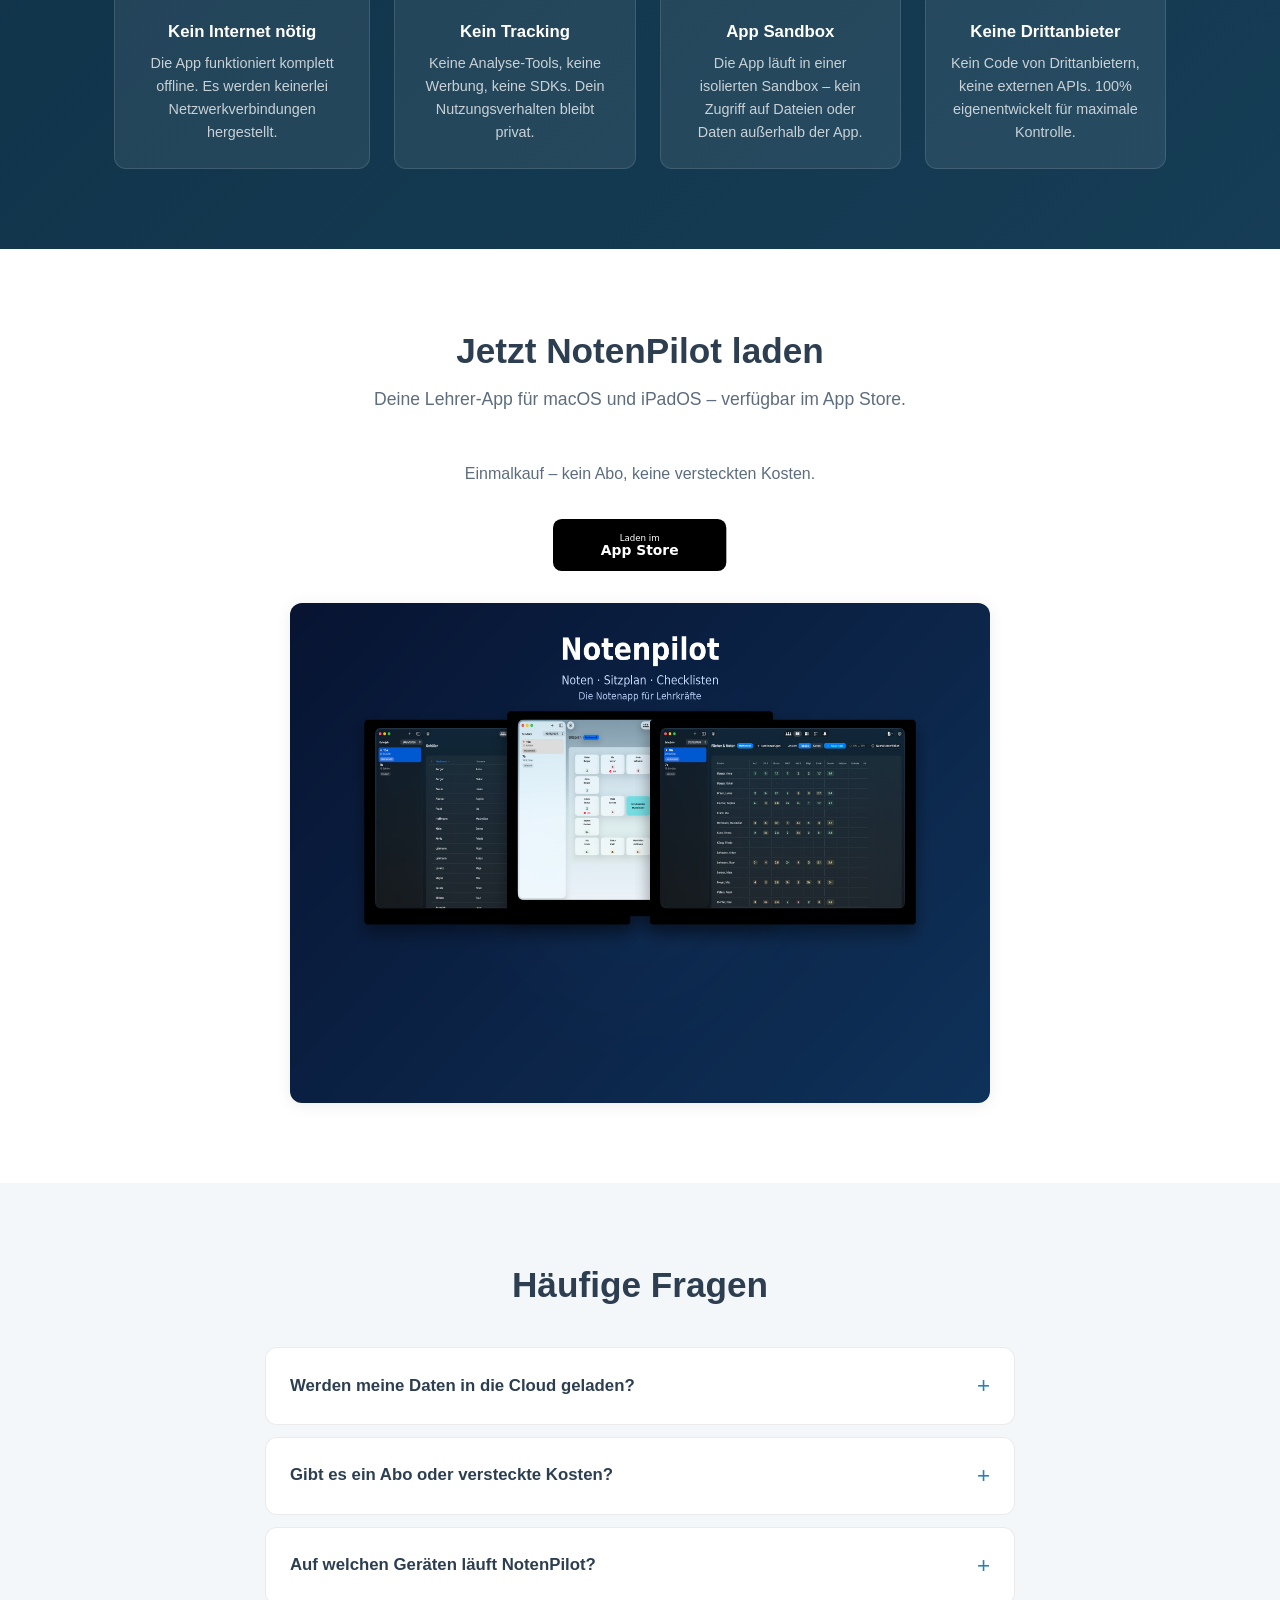
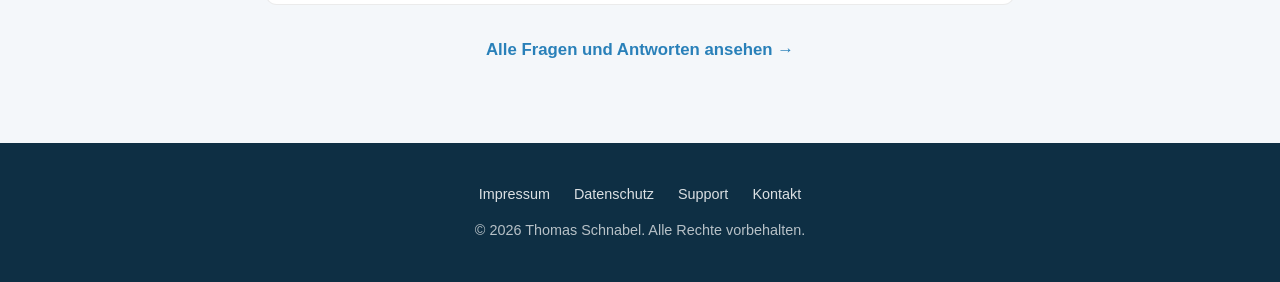
==== commit 4492d275: "Website-Optimierung: SEO, Accessibility, Konsistenz & Screenshots - Favicon, Apple Touch Icon und Si" ====
--- a/index.html
+++ b/index.html
@@ -8,7 +8,7 @@
   <meta name="keywords" content="Notenverwaltung, Lehrer App, iPad, Mac, DSGVO, Schülerdaten, Noten App, Datenschutz Schule, Notenpilot, Lehrkräfte, Schulnoten, Sitzplan, Noten verwalten Lehrer, Schülernoten App, Notenverwaltung ohne Cloud, Notenverwaltung DSGVO konform, CSV Import Noten, Checklisten Schule, Zeugnisnoten App, Lehrerapp datenschutzkonform, Notenverwaltung macOS, Notenverwaltung iPadOS, Notenrechner Lehrer, Schuldatenschutz">
   <meta name="author" content="Thomas Schnabel">
   <meta name="robots" content="index, follow, max-snippet:-1, max-image-preview:large, max-video-preview:-1">
-  <meta name="theme-color" content="#1a5276">
+  <meta name="theme-color" content="#2A7B9B">
   <link rel="alternate" hreflang="de" href="https://notenpilot.schnabel.it">
   <link rel="alternate" hreflang="x-default" href="https://notenpilot.schnabel.it">
   <meta property="og:title" content="NotenPilot – Die sichere Notenverwaltung für Lehrkräfte">
@@ -27,6 +27,9 @@
   <meta name="twitter:image" content="https://notenpilot.schnabel.it/images/og-image.png">
   <meta name="twitter:image:alt" content="NotenPilot – Datenschutzkonforme Notenverwaltung für Lehrkräfte auf Mac und iPad">
   <link rel="canonical" href="https://notenpilot.schnabel.it">
+  <link rel="icon" type="image/png" href="/images/app-logo-1024.png">
+  <link rel="apple-touch-icon" href="/images/app-logo-1024.png">
+  <link rel="sitemap" type="application/xml" href="/sitemap.xml">
   <link rel="stylesheet" href="css/style.css">
   <script>
     (function(){var t=localStorage.getItem('theme')||(matchMedia('(prefers-color-scheme:dark)').matches?'dark':'light');document.documentElement.setAttribute('data-theme',t)})();
@@ -58,7 +61,9 @@
     "offers": {
       "@type": "Offer",
       "priceCurrency": "EUR",
-      "availability": "https://schema.org/InStock"
+      "availability": "https://schema.org/InStock",
+      "price": "0",
+      "priceValidUntil": "2027-12-31"
     },
     "featureList": [
       "Notenverwaltung mit gewichteten Durchschnitten",
@@ -83,14 +88,6 @@
     "mainEntity": [
       {
         "@type": "Question",
-        "name": "Brauche ich eine Genehmigung der Schulleitung?",
-        "acceptedAnswer": {
-          "@type": "Answer",
-          "text": "In den meisten Bundesländern ist eine Genehmigung oder Anzeige bei der Schulleitung erforderlich, wenn du Schülerdaten auf einem privaten Gerät verarbeitest. NotenPilot ist so konzipiert, dass es die technischen Anforderungen dieser Genehmigung erfüllt: lokale Speicherung, AES-256-Verschlüsselung, Passwortschutz und keine Datenübertragung an Dritte."
-        }
-      },
-      {
-        "@type": "Question",
         "name": "Werden meine Daten in die Cloud geladen?",
         "acceptedAnswer": {
           "@type": "Answer",
@@ -112,44 +109,13 @@
           "@type": "Answer",
           "text": "NotenPilot läuft auf dem Mac (macOS) und dem iPad (iPadOS). Beide Versionen sind im Kaufpreis enthalten."
         }
-      },
-      {
-        "@type": "Question",
-        "name": "Welche Noten und Zensuren kann ich erfassen?",
-        "acceptedAnswer": {
-          "@type": "Answer",
-          "text": "Du kannst schriftliche Noten (Klassenarbeiten, Klausuren, Tests), mündliche Noten und tägliche Leistungen erfassen. Für jede Kategorie legst du eine eigene Gewichtung fest – NotenPilot berechnet den Notendurchschnitt automatisch. Zusätzlich kannst du Zeugnisnoten für Halbjahres- und Jahreszeugnisse verwalten."
-        }
-      },
-      {
-        "@type": "Question",
-        "name": "Kann ich meine Daten aus einer anderen App übernehmen?",
-        "acceptedAnswer": {
-          "@type": "Answer",
-          "text": "Ja. NotenPilot kann Schüler- und Notendaten über CSV-Dateien importieren. Die meisten Noten- und Schülerverwaltungs-Apps bieten eine Exportfunktion für CSV- oder Excel-Dateien an. Diese Dateien lassen sich direkt in NotenPilot einlesen. Ein Import-Assistent hilft dabei, die Spalten der importierten Datei den richtigen Feldern zuzuordnen (Name, Klasse, Noten etc.) – so geht beim Wechsel nichts verloren."
-        }
-      },
-      {
-        "@type": "Question",
-        "name": "Wie sicher sind meine Schülerdaten?",
-        "acceptedAnswer": {
-          "@type": "Answer",
-          "text": "Die Datenbank wird mit AES-256-GCM verschlüsselt, wenn die App geschlossen wird. Der Verschlüsselungsschlüssel liegt in der sicheren Keychain deines Geräts. Zusätzlich schützt ein App-eigener Passwortschutz oder Touch ID/Face ID den Zugang. Bei Verlust oder Diebstahl des Geräts sind die Daten nicht zugänglich."
-        }
-      },
-      {
-        "@type": "Question",
-        "name": "Ist NotenPilot DSGVO-konform?",
-        "acceptedAnswer": {
-          "@type": "Answer",
-          "text": "Ja. NotenPilot verarbeitet keine personenbezogenen Daten außerhalb deines Geräts. Es gibt kein Tracking, keine Analyse-Tools und keinen Code von Drittanbietern. Die App wurde nach den Anforderungen der DSGVO und der Schuldatenschutzverordnungen der Bundesländer entwickelt."
-        }
       }
     ]
   }
   </script>
 </head>
 <body>
+  <a href="#main-content" class="skip-to-content">Zum Inhalt springen</a>
 
   <!-- Header -->
   <header class="header">
@@ -162,6 +128,7 @@
         <a href="#features">Features</a>
         <a href="#datenschutz">Datenschutz & Sicherheit</a>
         <a href="#faq">FAQ</a>
+        <a href="/support.html">Support</a>
         <a href="#appstore" class="nav-cta">Laden im App Store</a>
       </nav>
       <button class="theme-toggle" aria-label="Farbschema wechseln">
@@ -174,7 +141,7 @@
     </div>
   </header>
 
-  <main>
+  <main id="main-content">
 
   <!-- Hero -->
   <section class="hero">
@@ -206,7 +173,8 @@
           <p>Erfasse Noten für Klassenarbeiten, Klausuren, mündliche Noten und tägliche Leistungen. NotenPilot berechnet den Notendurchschnitt automatisch – gewichtet nach deinen Vorgaben. Dein digitales Notenbuch, übersichtlich und schnell.</p>
         </div>
         <div class="feature-image">
-          <img src="images/feature-notenverwaltung.svg" alt="Notenverwaltung in NotenPilot" width="360" height="640" loading="lazy">
+          <img src="screenshots/web/noten-light.png" alt="Notenverwaltung in NotenPilot – Notenübersicht auf Mac" loading="lazy" class="screenshot-light">
+          <img src="screenshots/web/noten-dark.png" alt="Notenverwaltung in NotenPilot – Notenübersicht auf Mac" loading="lazy" class="screenshot-dark">
         </div>
       </div>
 
@@ -217,7 +185,8 @@
           <p>Du nutzt bereits eine andere Noten-App oder Schülerverwaltung? Importiere deine bestehenden Schüler- und Notendaten einfach per CSV-Datei. Die meisten Anwendungen – ob Notenbuch, Notenrechner oder Schülerverwaltung – bieten einen CSV- oder Excel-Export an. Diese Dateien lassen sich direkt in NotenPilot einlesen. Ein Import-Assistent hilft dir bei der Zuordnung der Spalten, sodass kein technisches Wissen nötig ist.</p>
         </div>
         <div class="feature-image">
-          <img src="images/feature-csv-import.svg" alt="Screenshot: CSV-Import Assistent in NotenPilot" width="360" height="640" loading="lazy">
+          <img src="screenshots/web/csv-import-light.png" alt="CSV-Import Assistent in NotenPilot" loading="lazy" class="screenshot-light">
+          <img src="screenshots/web/csv-import-dark.png" alt="CSV-Import Assistent in NotenPilot" loading="lazy" class="screenshot-dark">
         </div>
       </div>
 
@@ -228,7 +197,8 @@
           <p>Erstelle interaktive Sitzpläne per Drag-and-Drop. Passe das Raster flexibel an deinen Klassenraum an und ordne Schüler mit wenigen Klicks zu – ideal für den Unterricht an jeder Schule.</p>
         </div>
         <div class="feature-image">
-          <img src="images/feature-sitzplan.svg" alt="Sitzplaneditor in NotenPilot" width="360" height="640" loading="lazy">
+          <img src="screenshots/web/sitzplan-light.png" alt="Sitzplaneditor in NotenPilot – Drag-and-Drop auf Mac" loading="lazy" class="screenshot-light">
+          <img src="screenshots/web/sitzplan-dark.png" alt="Sitzplaneditor in NotenPilot – Drag-and-Drop auf Mac" loading="lazy" class="screenshot-dark">
         </div>
       </div>
 
@@ -239,7 +209,8 @@
           <p>Deine Daten werden mit AES-256 verschlüsselt und der Schlüssel sicher in der macOS Keychain gespeichert. Schütze die App zusätzlich mit einem Passwort oder Touch ID.</p>
         </div>
         <div class="feature-image">
-          <img src="images/feature-sicherheit.svg" alt="Sicherheitsfunktionen in NotenPilot" width="360" height="640" loading="lazy">
+          <img src="screenshots/web/sicherheit-light.png" alt="Sicherheitsfunktionen in NotenPilot – Passwort und Touch ID" loading="lazy" class="screenshot-light">
+          <img src="screenshots/web/sicherheit-dark.png" alt="Sicherheitsfunktionen in NotenPilot – Passwort und Touch ID" loading="lazy" class="screenshot-dark">
         </div>
       </div>
 
@@ -356,7 +327,7 @@
         </a>
       </div>
       <div class="animate-on-scroll">
-        <img src="images/app-preview.svg" alt="NotenPilot App-Vorschau" class="app-preview" width="800" height="500" loading="lazy">
+        <img src="screenshots/macos/notenpilot_appstore_00_hero.png" alt="NotenPilot App-Vorschau – Noten, Sitzplan und Checklisten" class="app-preview" width="800" height="500" loading="lazy">
       </div>
     </div>
   </section>
@@ -367,12 +338,8 @@
       <h2 class="section-title animate-on-scroll">Häufige Fragen</h2>
       <div class="faq-list">
         <details class="faq-item animate-on-scroll">
-          <summary>Brauche ich eine Genehmigung der Schulleitung?</summary>
-          <p>In den meisten Bundesländern ist eine Genehmigung oder Anzeige bei der Schulleitung erforderlich, wenn du Schülerdaten auf einem privaten Gerät verarbeitest. NotenPilot ist so konzipiert, dass es die technischen Anforderungen dieser Genehmigung erfüllt: lokale Speicherung, AES-256-Verschlüsselung, Passwortschutz und keine Datenübertragung an Dritte.</p>
-        </details>
-        <details class="faq-item animate-on-scroll">
           <summary>Werden meine Daten in die Cloud geladen?</summary>
-          <p>Nein. NotenPilot speichert alle Daten ausschließlich lokal auf deinem Gerät. Es werden keinerlei Netzwerkverbindungen hergestellt – die App funktioniert komplett offline. Für die Synchronisation zwischen Geräten ist ein optionaler Sync über WebDAV/Nextcloud geplant, bei dem du selbst bestimmst, welcher Server verwendet wird.</p>
+          <p>Nein. NotenPilot speichert alle Daten ausschließlich lokal auf deinem Gerät. Es werden keinerlei Netzwerkverbindungen hergestellt – die App funktioniert komplett offline.</p>
         </details>
         <details class="faq-item animate-on-scroll">
           <summary>Gibt es ein Abo oder versteckte Kosten?</summary>
@@ -382,23 +349,8 @@
           <summary>Auf welchen Geräten läuft NotenPilot?</summary>
           <p>NotenPilot läuft auf dem Mac (macOS) und dem iPad (iPadOS). Beide Versionen sind im Kaufpreis enthalten.</p>
         </details>
-        <details class="faq-item animate-on-scroll">
-          <summary>Welche Noten und Zensuren kann ich erfassen?</summary>
-          <p>Du kannst schriftliche Noten (Klassenarbeiten, Klausuren, Tests), mündliche Noten und tägliche Leistungen erfassen. Für jede Kategorie legst du eine eigene Gewichtung fest – NotenPilot berechnet den Notendurchschnitt automatisch. Zusätzlich kannst du Zeugnisnoten für Halbjahres- und Jahreszeugnisse verwalten.</p>
-        </details>
-        <details class="faq-item animate-on-scroll">
-          <summary>Kann ich meine Daten aus einer anderen App übernehmen?</summary>
-          <p>Ja. NotenPilot kann Schüler- und Notendaten über CSV-Dateien importieren. Die meisten Noten- und Schülerverwaltungs-Apps bieten eine Exportfunktion für CSV- oder Excel-Dateien an. Diese Dateien lassen sich direkt in NotenPilot einlesen. Ein Import-Assistent hilft dir dabei, die Spalten der importierten Datei den richtigen Feldern zuzuordnen (Name, Klasse, Noten etc.) – so geht beim Wechsel nichts verloren.</p>
-        </details>
-        <details class="faq-item animate-on-scroll">
-          <summary>Wie sicher sind meine Schülerdaten?</summary>
-          <p>Die Datenbank wird mit AES-256-GCM verschlüsselt, wenn die App geschlossen wird. Der Verschlüsselungsschlüssel liegt in der sicheren Keychain deines Geräts. Zusätzlich schützt ein App-eigener Passwortschutz oder Touch ID/Face ID den Zugang. Bei Verlust oder Diebstahl des Geräts sind die Daten nicht zugänglich.</p>
-        </details>
-        <details class="faq-item animate-on-scroll">
-          <summary>Ist NotenPilot DSGVO-konform?</summary>
-          <p>Ja. NotenPilot verarbeitet keine personenbezogenen Daten außerhalb deines Geräts. Es gibt kein Tracking, keine Analyse-Tools und keinen Code von Drittanbietern. Die App wurde nach den Anforderungen der DSGVO und der Schuldatenschutzverordnungen der Bundesländer entwickelt.</p>
-        </details>
-      </div>
+      </div>
+      <p class="faq-more-link animate-on-scroll"><a href="/support.html#faq">Alle Fragen und Antworten ansehen &rarr;</a></p>
     </div>
   </section>
 
@@ -410,6 +362,7 @@
       <div class="footer-links">
         <a href="/impressum.html">Impressum</a>
         <a href="/datenschutz.html">Datenschutz</a>
+        <a href="/support.html">Support</a>
         <a href="mailto:notenpilot@schnabel.it">Kontakt</a>
       </div>
       <p>&copy; 2026 Thomas Schnabel. Alle Rechte vorbehalten.</p>
--- a/css/style.css
+++ b/css/style.css
@@ -36,6 +36,17 @@
   --shadow: 0 2px 16px rgba(0,0,0,0.25);
 }
 
+/* ===== Skip to Content ===== */
+.skip-to-content {
+  position: absolute; top: -100%; left: 50%; transform: translateX(-50%);
+  background: var(--primary); color: #fff; padding: 0.75rem 1.5rem;
+  border-radius: 0 0 8px 8px; font-weight: 600; font-size: 0.95rem;
+  z-index: 200; transition: top 0.2s ease;
+}
+.skip-to-content:focus {
+  top: 0; outline: none; text-decoration: none; color: #fff;
+}
+
 /* ===== Reset ===== */
 *, *::before, *::after { box-sizing: border-box; margin: 0; padding: 0; }
 html { scroll-behavior: smooth; }
@@ -49,6 +60,9 @@
 img, svg { display: block; max-width: 100%; }
 a { color: var(--primary-light); text-decoration: none; }
 a:hover { text-decoration: underline; }
+a:focus-visible, button:focus-visible, input:focus-visible, textarea:focus-visible, summary:focus-visible, details:focus-visible {
+  outline: 2px solid var(--primary-light); outline-offset: 2px; border-radius: 4px;
+}
 ul { list-style: none; }
 
 /* ===== Typography ===== */
@@ -85,6 +99,7 @@
 .nav-links { display: flex; align-items: center; gap: 2rem; }
 .nav-links a { color: var(--text); font-size: 0.95rem; font-weight: 500; }
 .nav-links a:hover { color: var(--primary-light); text-decoration: none; }
+.nav-links a.is-active { color: var(--primary-light); font-weight: 700; }
 .nav-cta {
   background: var(--primary); color: #fff !important; padding: 0.5rem 1.25rem;
   border-radius: 8px; font-weight: 600; font-size: 0.9rem;
@@ -300,7 +315,7 @@
 }
 .form-group input:focus,
 .form-group textarea:focus {
-  outline: none; border-color: var(--accent);
+  outline: none; border-color: var(--primary-light);
 }
 .form-group textarea {
   resize: vertical;
@@ -348,5 +363,102 @@
   .faq-item summary { font-size: 0.95rem; padding: 1rem 1.25rem; }
   .faq-item p { padding: 0 1.25rem 1rem; }
 
-  .content-page table { display: block; overflow-x: auto; }
-}
+  .content-page table, .guide-section table { display: block; overflow-x: auto; }
+}
+
+/* ===== Support Page ===== */
+.support-hero {
+  background: linear-gradient(135deg, var(--primary-dark) 0%, var(--primary) 100%);
+  color: #fff; padding: 3rem 0; text-align: center;
+}
+.support-hero h1 { font-size: clamp(1.8rem, 4vw, 2.5rem); margin-bottom: 0.5rem; }
+.support-hero p { opacity: 0.85; font-size: 1.1rem; max-width: 550px; margin: 0 auto; }
+
+.support-toc {
+  max-width: 900px; margin: 0 auto; padding: 2rem 1.5rem;
+}
+.support-toc h2 { font-size: 1.2rem; margin-bottom: 1rem; }
+.support-toc-grid {
+  display: grid; grid-template-columns: 1fr 1fr; gap: 0.25rem 2rem;
+}
+.support-toc a {
+  display: block; padding: 0.4rem 0; font-size: 0.95rem;
+  color: var(--text-light); border-bottom: 1px solid var(--border-light);
+}
+.support-toc a:hover { color: var(--primary-light); text-decoration: none; }
+
+@media (max-width: 768px) {
+  .support-toc-grid { grid-template-columns: 1fr; }
+}
+
+/* FAQ Categories */
+.faq-category { margin-bottom: 2.5rem; }
+.faq-category h3 {
+  font-size: 1.15rem; margin-bottom: 1rem; color: var(--primary);
+  padding-bottom: 0.5rem; border-bottom: 2px solid var(--border-light);
+}
+
+/* Guide Section */
+.guide-section {
+  max-width: 900px; margin: 0 auto; padding: 0 1.5rem;
+}
+.guide-section h2 {
+  font-size: 1.4rem; margin-top: 3rem; margin-bottom: 0.75rem;
+  color: var(--primary); padding-bottom: 0.5rem;
+  border-bottom: 2px solid var(--border-light);
+}
+.guide-section h3 { margin-top: 1.5rem; margin-bottom: 0.5rem; }
+.guide-section h4 { margin-top: 1rem; margin-bottom: 0.4rem; font-size: 1rem; }
+.guide-section p, .guide-section li { margin-bottom: 0.75rem; color: var(--text-light); line-height: 1.7; }
+.guide-section ul, .guide-section ol { padding-left: 1.5rem; margin-bottom: 1rem; }
+.guide-section ul { list-style: disc; }
+.guide-section ol { list-style: decimal; }
+.guide-section strong { color: var(--text); }
+.guide-section table { width: 100%; border-collapse: collapse; margin: 1.5rem 0; font-size: 0.9rem; }
+.guide-section th, .guide-section td { text-align: left; padding: 0.75rem; border-bottom: 1px solid var(--table-border); }
+.guide-section th { font-weight: 600; color: var(--text); background: var(--bg-alt); }
+.guide-section td { color: var(--text-light); }
+
+/* Callout boxes */
+.callout {
+  background: var(--bg-alt); border-left: 3px solid var(--primary-light);
+  padding: 1rem 1.25rem; margin: 1rem 0; border-radius: 0 var(--radius) var(--radius) 0;
+  font-size: 0.95rem; color: var(--text-light); line-height: 1.7;
+}
+.callout strong { color: var(--text); }
+.callout--warning { border-left-color: #e67e22; }
+
+/* Theme-aware screenshots */
+.screenshot-light { display: block; }
+.screenshot-dark { display: none; }
+[data-theme="dark"] .screenshot-light { display: none; }
+[data-theme="dark"] .screenshot-dark { display: block; }
+
+/* Guide screenshots */
+.guide-screenshot {
+  max-width: 100%; margin: 1.5rem auto;
+  border-radius: var(--radius); box-shadow: var(--shadow);
+}
+
+/* Feature screenshots */
+.feature-image .screenshot-light,
+.feature-image .screenshot-dark {
+  width: 100%; border-radius: var(--radius);
+}
+
+/* Support page FAQ link on main page */
+.faq-more-link {
+  text-align: center; margin-top: 2rem; font-size: 1.05rem;
+}
+.faq-more-link a { font-weight: 600; }
+
+/* ===== Content Page TOC ===== */
+.content-toc {
+  background: var(--bg-alt); border-radius: var(--radius); padding: 1.25rem 1.5rem;
+  margin-bottom: 2.5rem;
+}
+.content-toc h2 { font-size: 1.1rem; margin: 0 0 0.75rem; color: var(--text); }
+.content-toc ol { padding-left: 1.25rem; list-style: decimal; margin: 0; }
+.content-toc li { margin-bottom: 0.3rem; }
+.content-toc a { font-size: 0.9rem; color: var(--text-light); }
+.content-toc a:hover { color: var(--primary-light); text-decoration: none; }
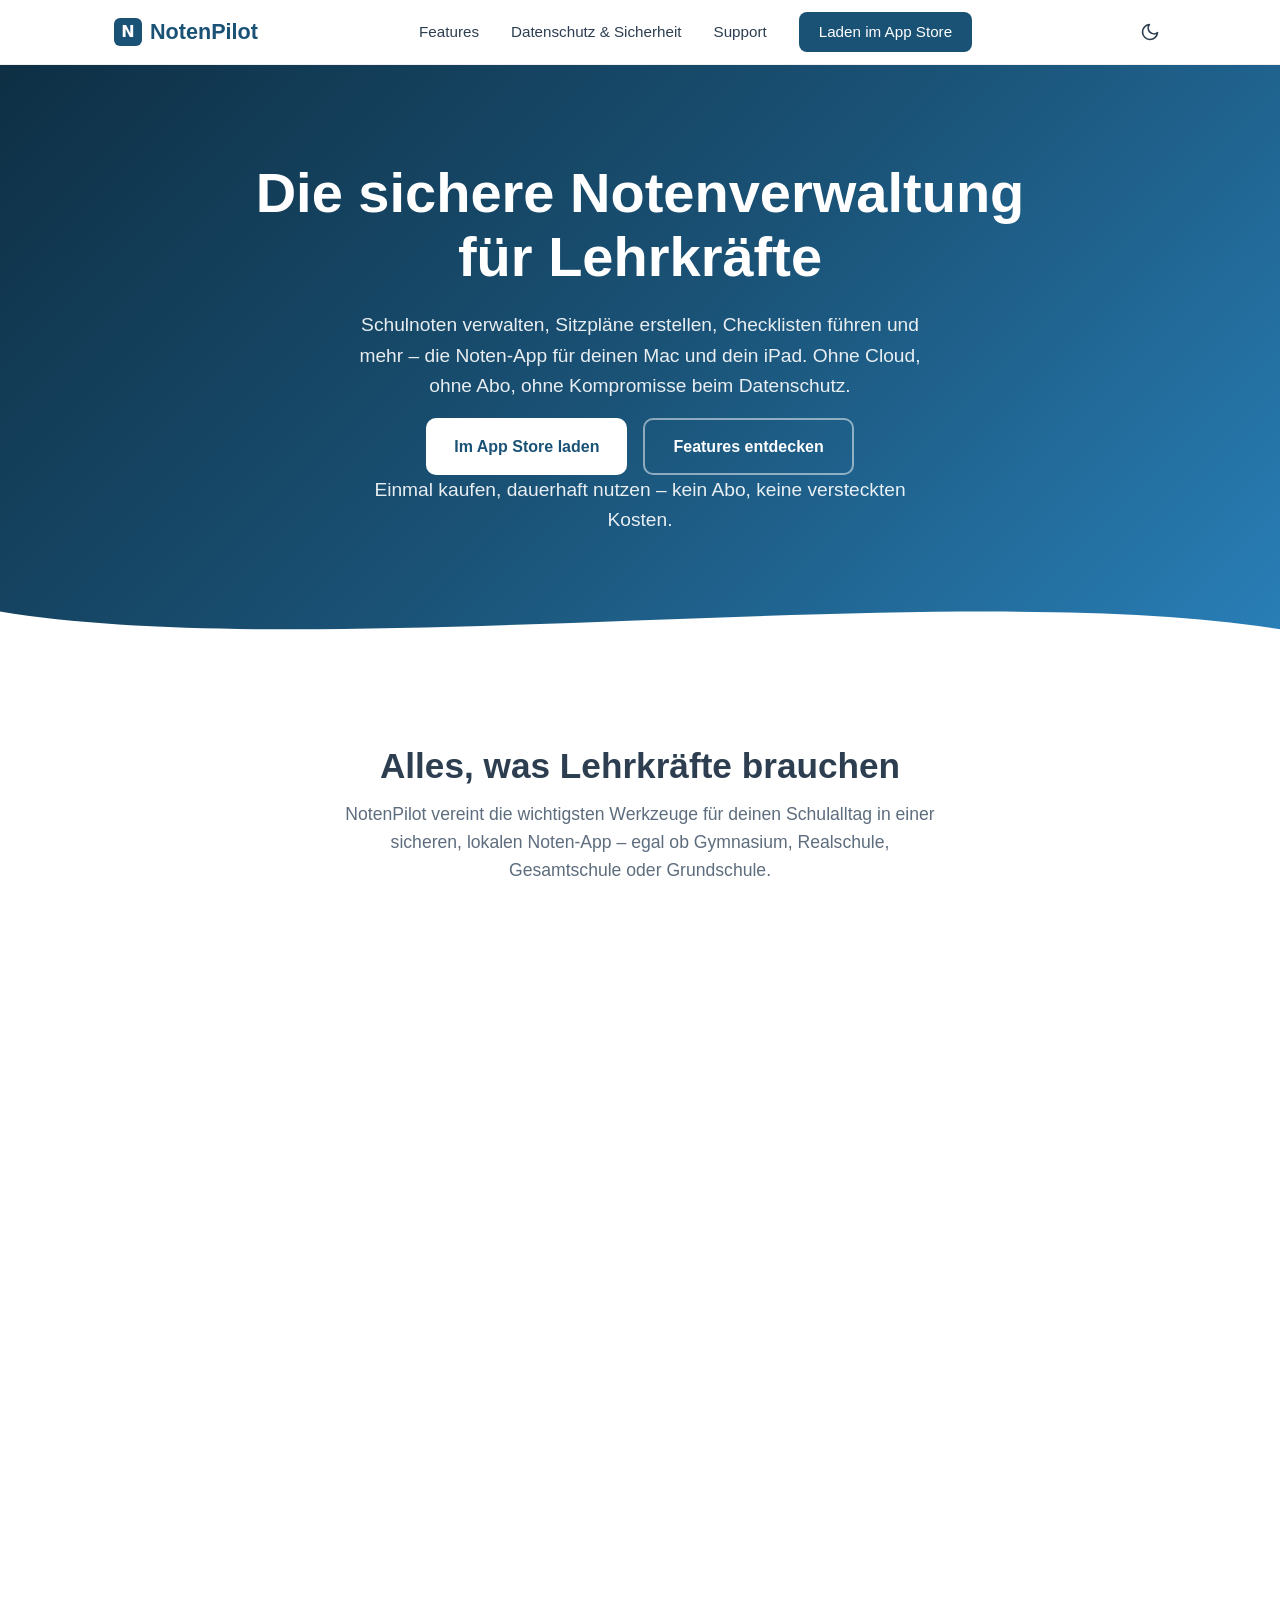
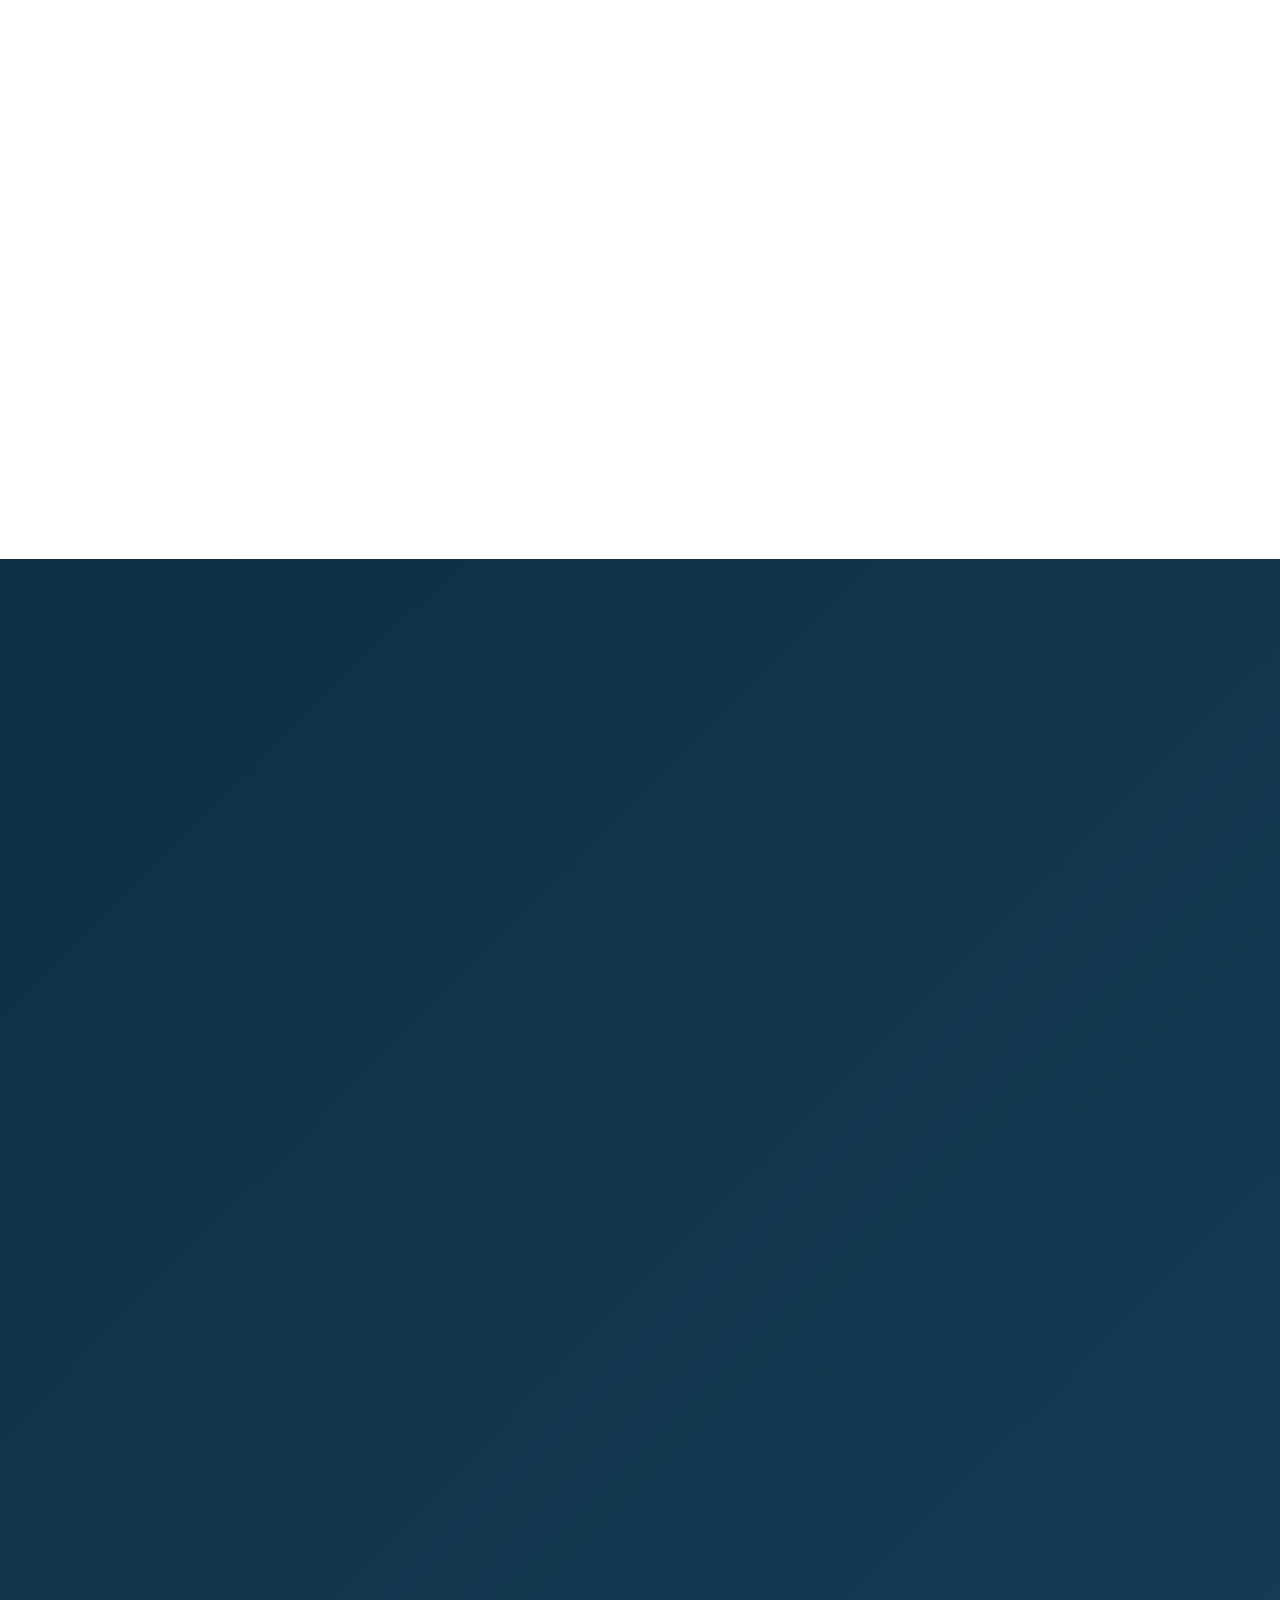
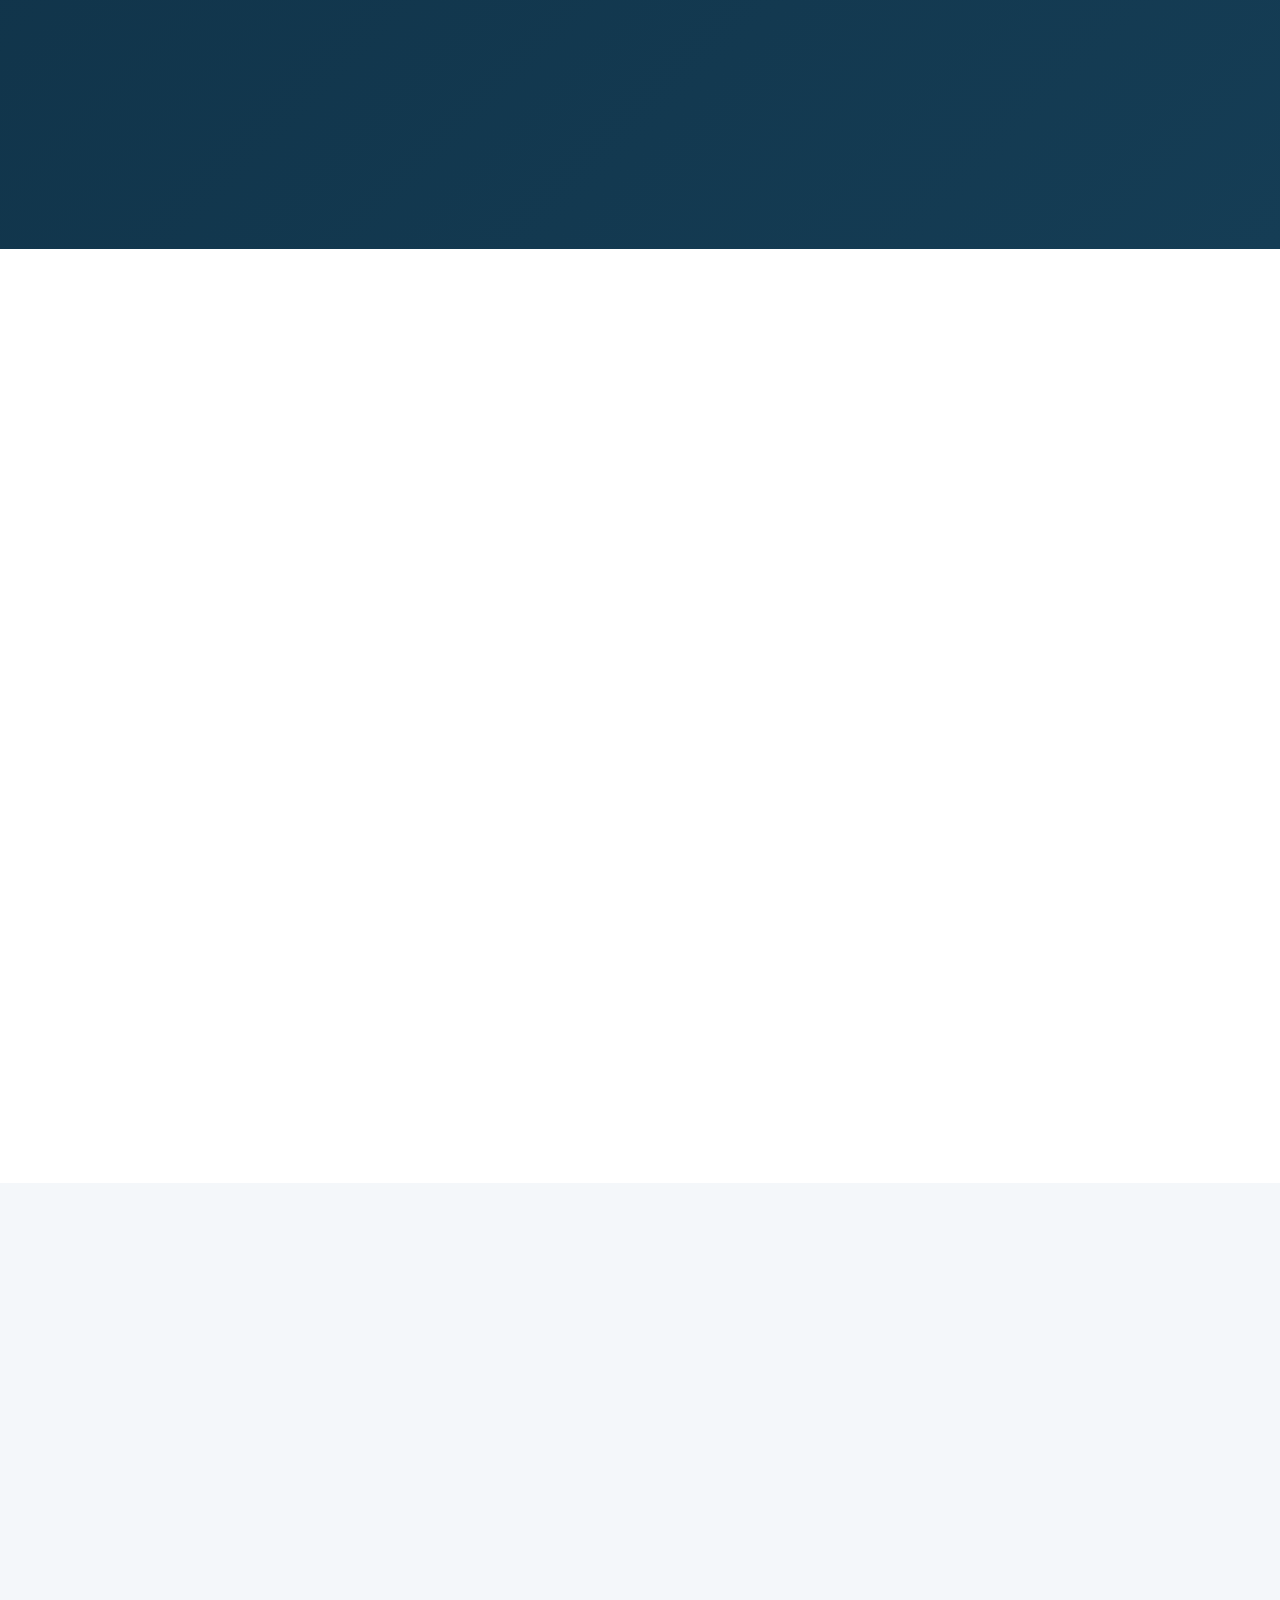
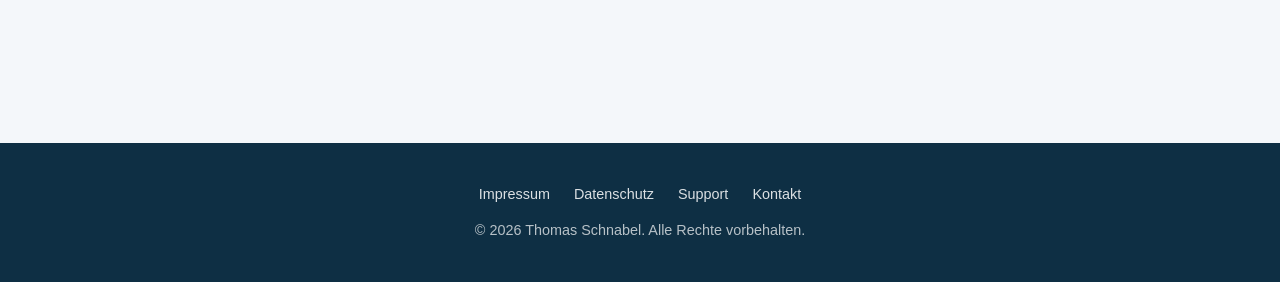
==== commit 12aea042: "Security-Hardening: CSP, Referrer-Policy und HTML-Härtung - Restriktive Content-Security-Policy (def" ====
--- a/index.html
+++ b/index.html
@@ -3,6 +3,9 @@
 <head>
   <meta charset="UTF-8">
   <meta name="viewport" content="width=device-width, initial-scale=1.0">
+  <!-- Security Headers -->
+  <meta http-equiv="Content-Security-Policy" content="default-src 'none'; script-src 'self' 'sha256-XbPlJdLoerKqvafYJPXGYBX2A19PMIAoRNSn/ITt0z0='; style-src 'self'; img-src 'self'; font-src 'none'; connect-src 'none'; media-src 'none'; object-src 'none'; frame-src 'none'; child-src 'none'; worker-src 'none'; frame-ancestors 'none'; base-uri 'none'; form-action 'none'; upgrade-insecure-requests;">
+  <meta name="referrer" content="strict-origin-when-cross-origin">
   <title>NotenPilot – Die sichere Notenverwaltung für Lehrkräfte</title>
   <meta name="description" content="NotenPilot ist die datenschutzkonforme Noten-App für Lehrkräfte auf Mac und iPad. Schulnoten verwalten, Notendurchschnitt berechnen, Sitzpläne erstellen – lokal, verschlüsselt, ohne Cloud.">
   <meta name="keywords" content="Notenverwaltung, Lehrer App, iPad, Mac, DSGVO, Schülerdaten, Noten App, Datenschutz Schule, Notenpilot, Lehrkräfte, Schulnoten, Sitzplan, Noten verwalten Lehrer, Schülernoten App, Notenverwaltung ohne Cloud, Notenverwaltung DSGVO konform, CSV Import Noten, Checklisten Schule, Zeugnisnoten App, Lehrerapp datenschutzkonform, Notenverwaltung macOS, Notenverwaltung iPadOS, Notenrechner Lehrer, Schuldatenschutz">
@@ -127,7 +130,6 @@
       <nav class="nav-links" aria-label="Hauptnavigation">
         <a href="#features">Features</a>
         <a href="#datenschutz">Datenschutz & Sicherheit</a>
-        <a href="#faq">FAQ</a>
         <a href="/support.html">Support</a>
         <a href="#appstore" class="nav-cta">Laden im App Store</a>
       </nav>
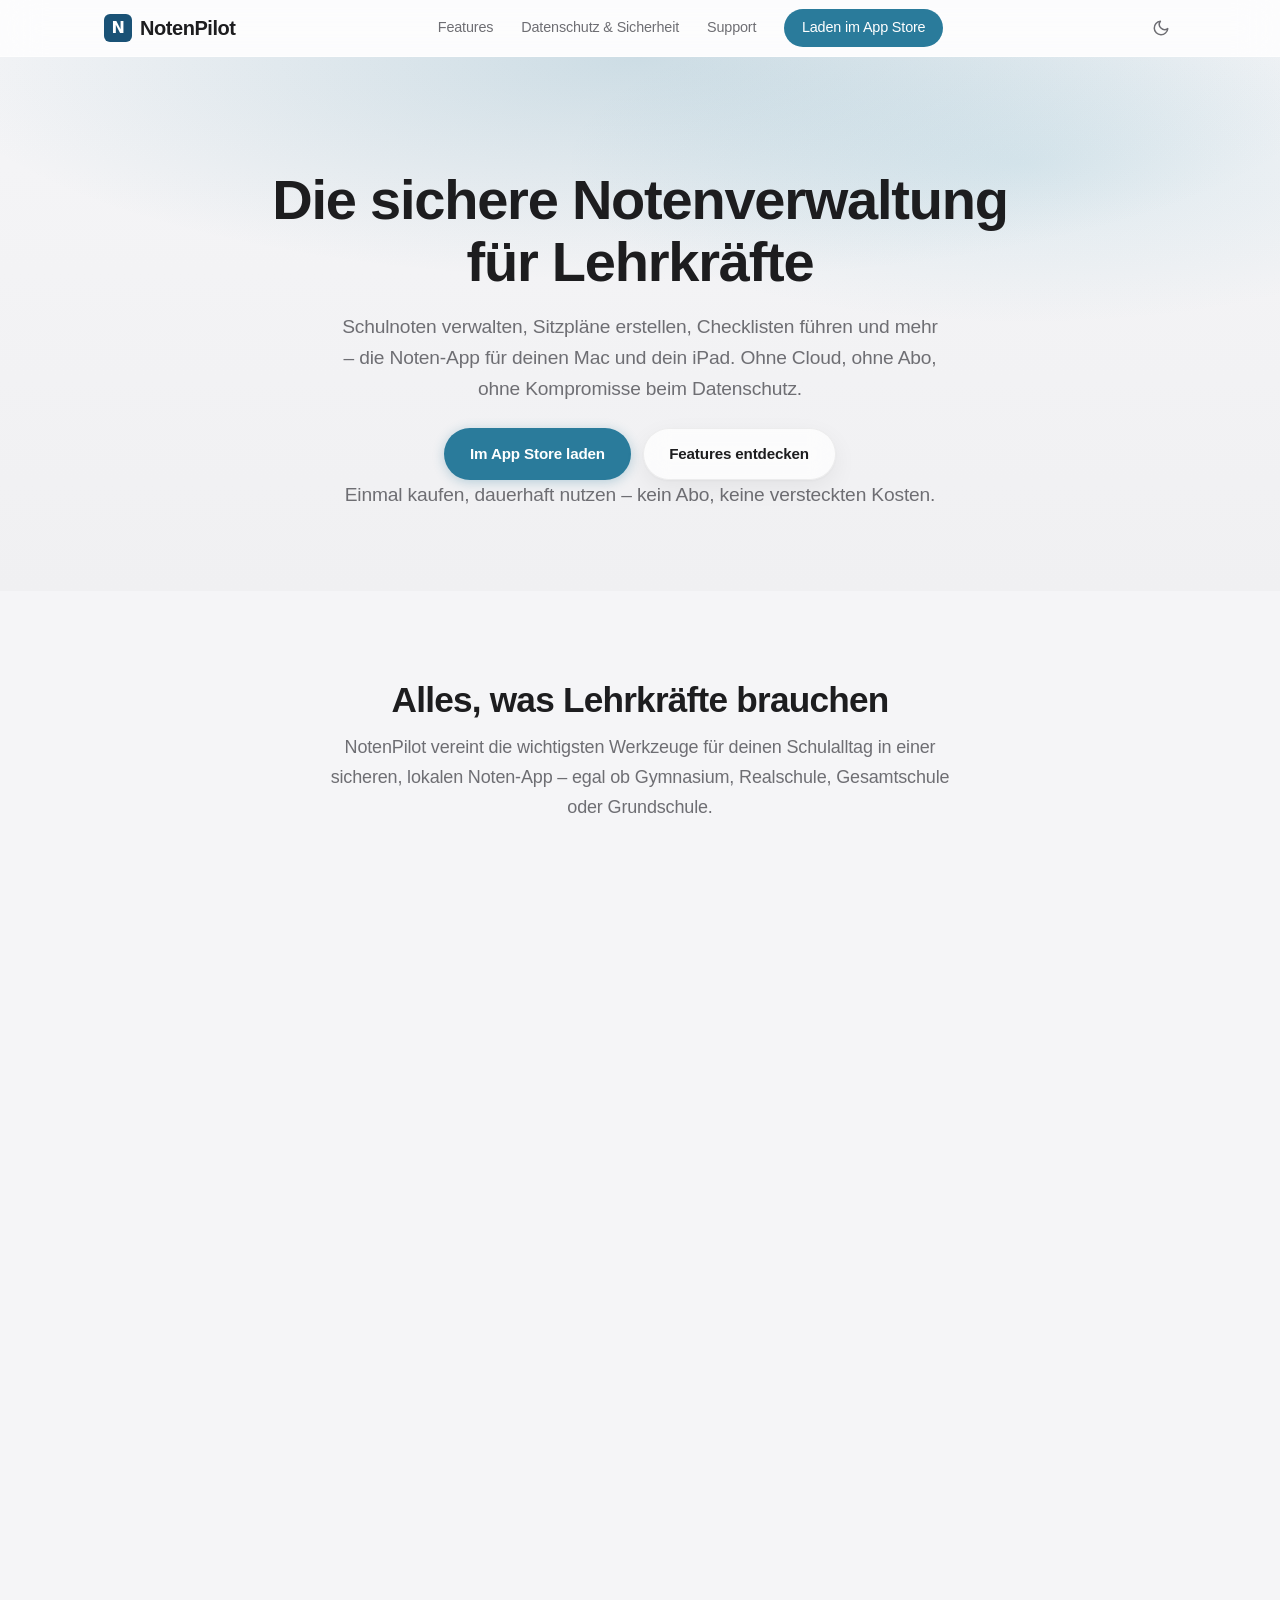
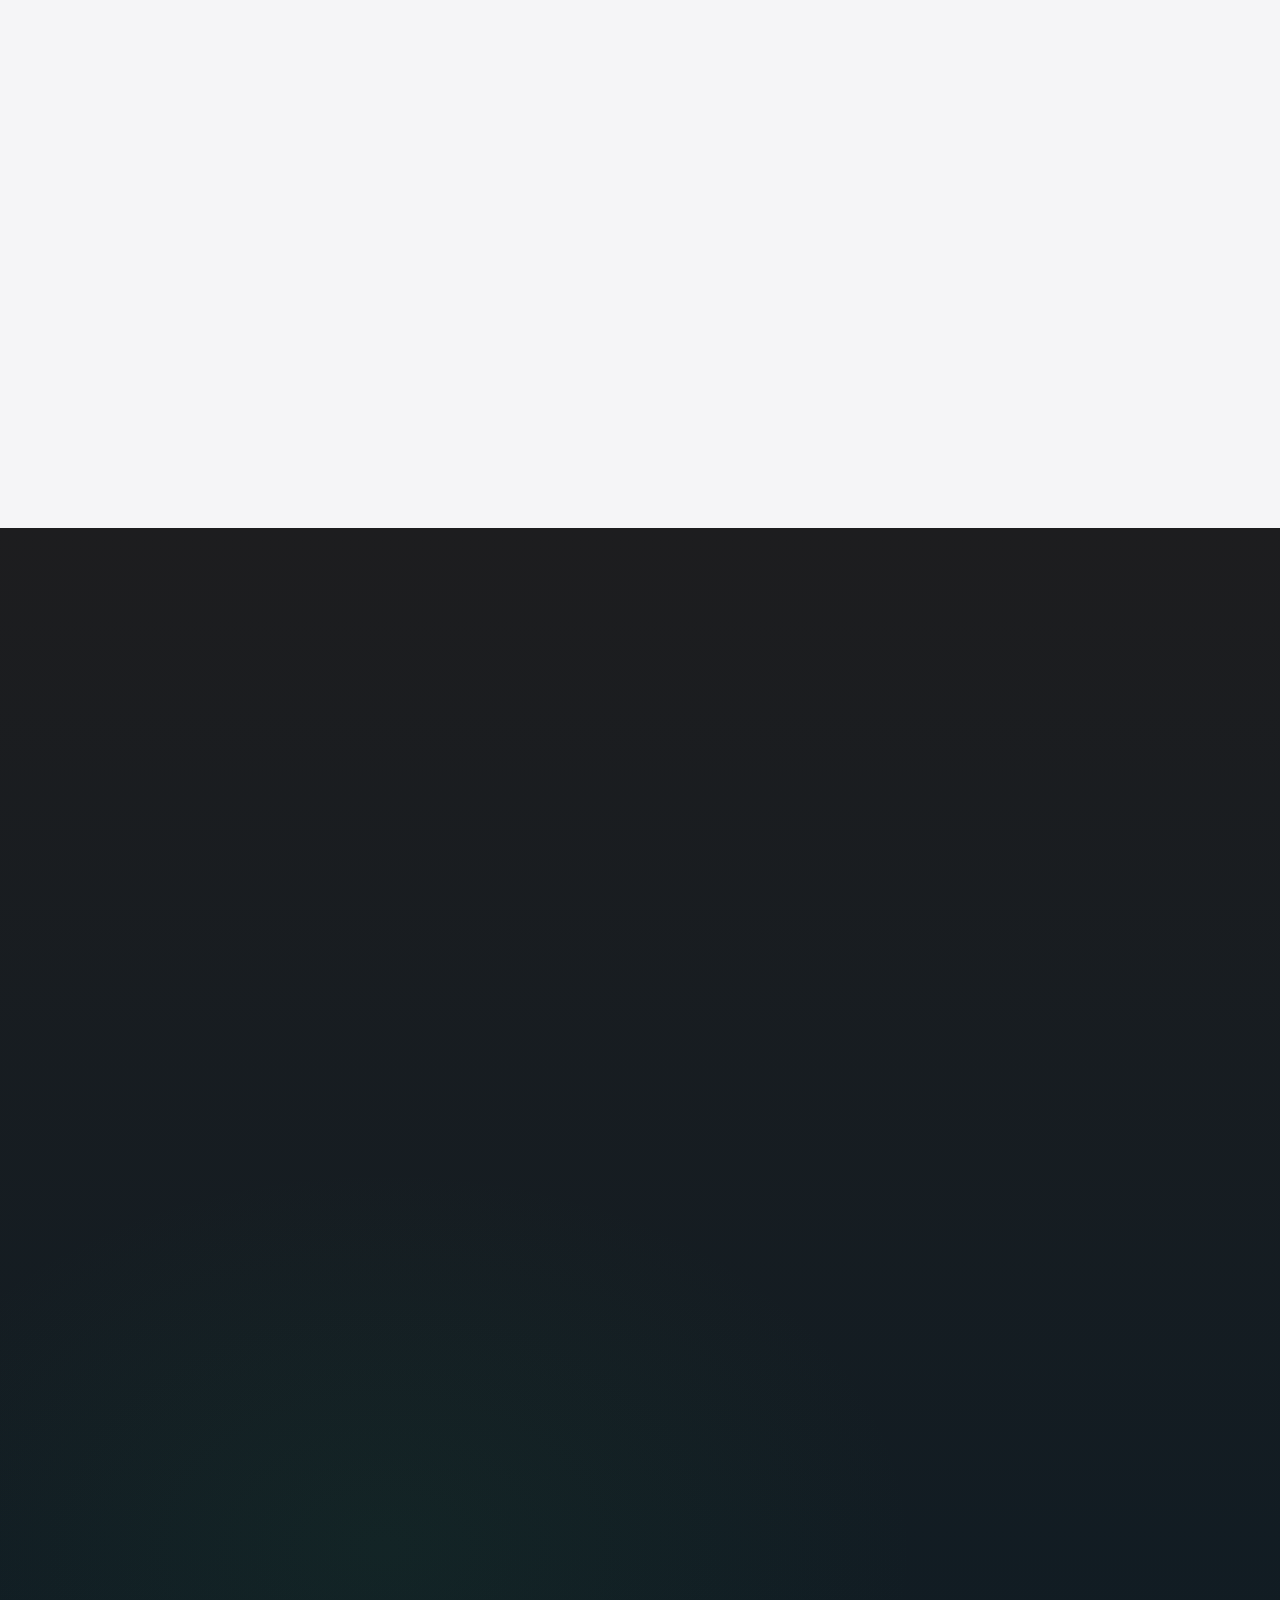
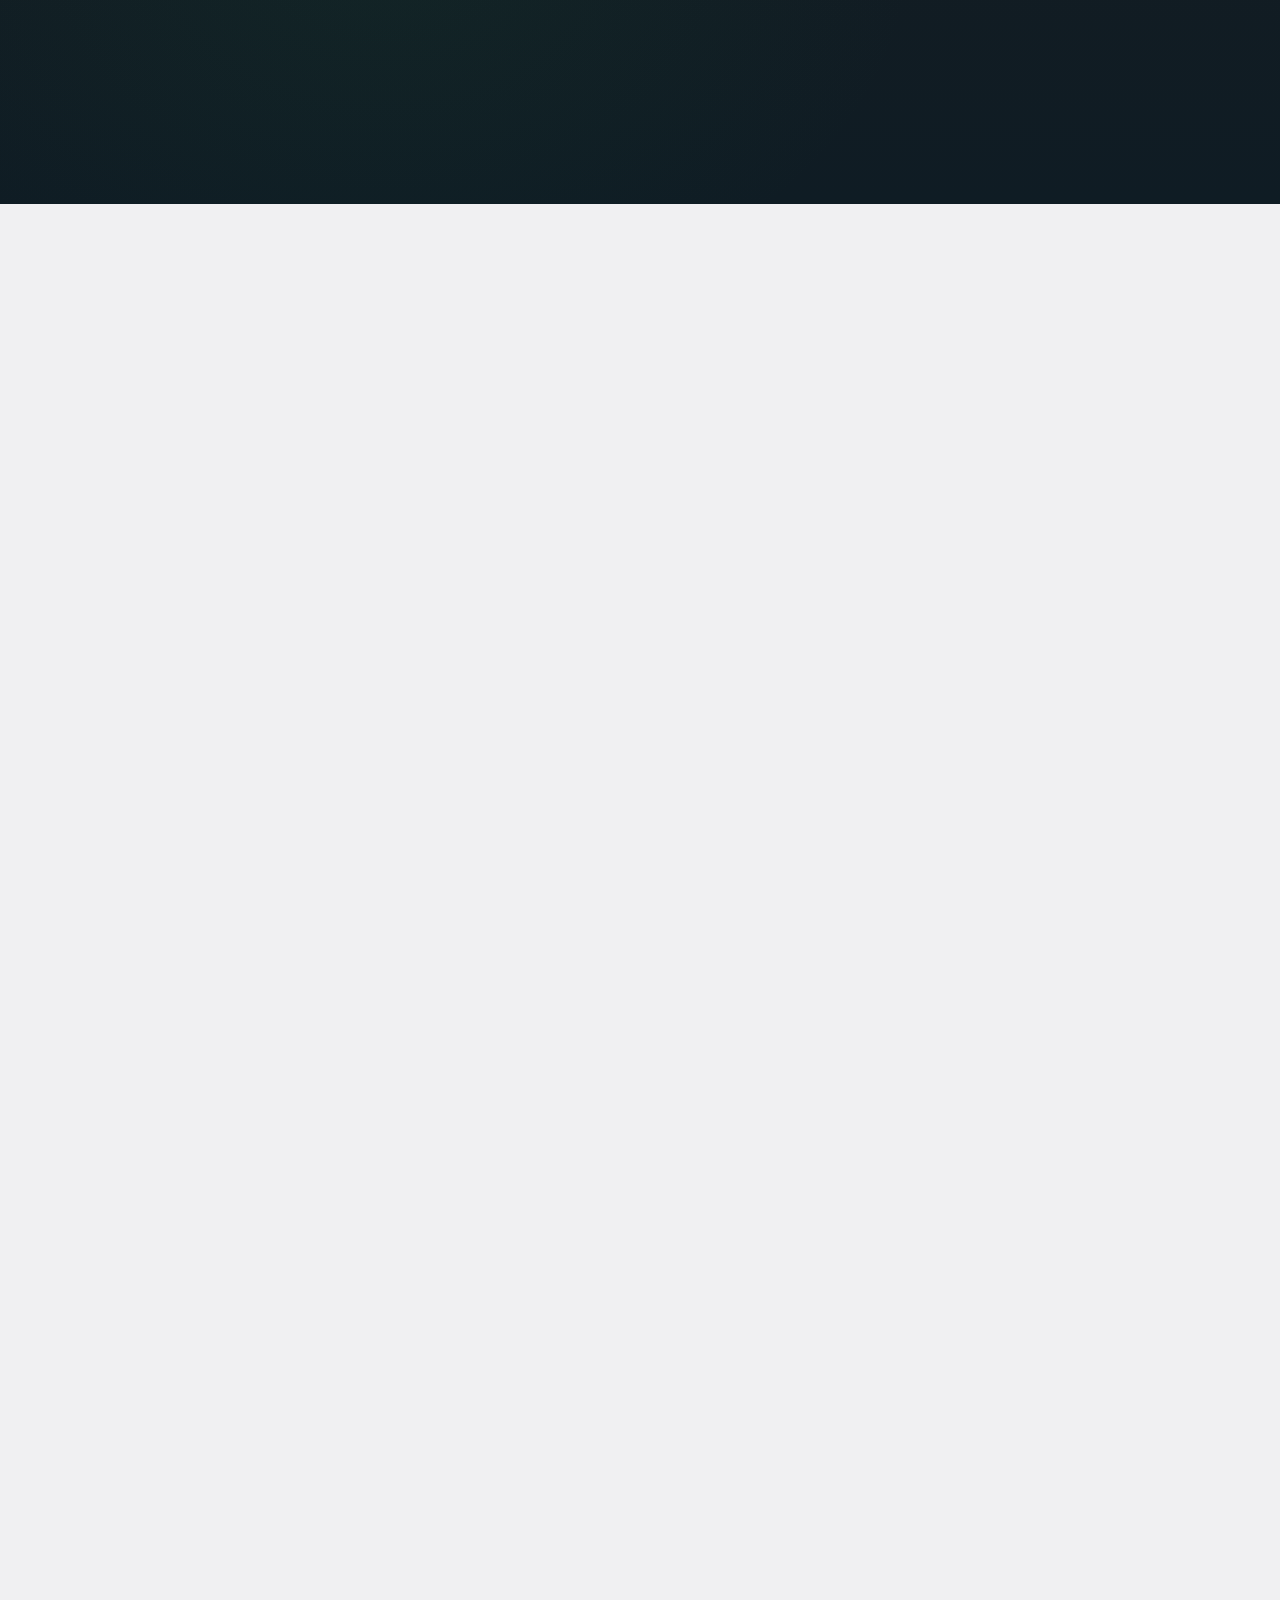
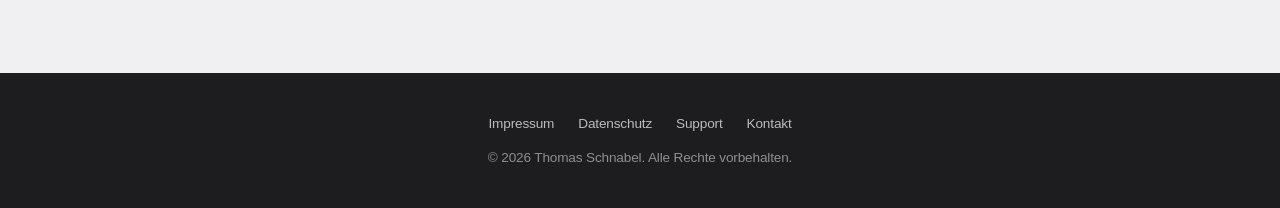
==== commit 94ce5e6d: "Liquid Glass Redesign, fehlende Features & Korrekturen - CSS komplett überarbeitet: Apple HIG / Liqu" ====
--- a/index.html
+++ b/index.html
@@ -70,12 +70,15 @@
     },
     "featureList": [
       "Notenverwaltung mit gewichteten Durchschnitten",
+      "Sammelnoteneingabe für die ganze Klasse",
+      "Noten (1–6 mit +/−) und Punktesystem (0–15)",
+      "Tägliche mündliche Noten und Hausaufgaben-Tracking",
       "Interaktiver Sitzplaneditor per Drag-and-Drop",
       "CSV-Import von Schüler- und Notendaten",
       "AES-256-Verschlüsselung der Datenbank",
       "Checklisten mit Fortschritts-Tracking",
       "Zeugnisnoten-Verwaltung",
-      "Hausaufgaben-Tracking",
+      "Schuljahreswechsel mit automatischer Versetzung",
       "Datenexport als PDF, JSON oder verschlüsselt",
       "Passwortschutz und Touch ID / Face ID",
       "Komplett offline – keine Internetverbindung nötig",
@@ -157,9 +160,6 @@
 
       <p class="hero-price-hint">Einmal kaufen, dauerhaft nutzen – kein Abo, keine versteckten Kosten.</p>
     </div>
-    <div class="hero-wave">
-      <svg viewBox="0 0 1440 100" preserveAspectRatio="none"><path d="M0,40 C360,100 1080,0 1440,60 L1440,100 L0,100Z" fill="currentColor"/></svg>
-    </div>
   </section>
 
   <!-- Features -->
@@ -234,9 +234,19 @@
           <p>Verwalte Halbjahres- und Jahreszeugnisse übersichtlich an einem Ort. Alle Zensuren auf einen Blick.</p>
         </div>
         <div class="feature-card animate-on-scroll">
-          <svg class="icon" viewBox="0 0 56 56" fill="none"><path d="M28 12v20" stroke="#1a5276" stroke-width="2.5" stroke-linecap="round"/><path d="M16 24l12 8 12-8" stroke="#1a5276" stroke-width="2.5" fill="none" stroke-linecap="round" stroke-linejoin="round"/><rect x="12" y="36" width="32" height="8" rx="3" stroke="#1a5276" stroke-width="2.5" fill="none"/></svg>
-          <h3>Hausaufgaben-Tracking</h3>
-          <p>Dokumentiere vergessene Hausaufgaben und behalte im Unterricht den Überblick über alle Schüler.</p>
+          <svg class="icon" viewBox="0 0 56 56" fill="none"><rect x="10" y="10" width="36" height="36" rx="4" stroke="#1a5276" stroke-width="2.5" fill="none"/><line x1="10" y1="22" x2="46" y2="22" stroke="#1a5276" stroke-width="2"/><line x1="22" y1="10" x2="22" y2="46" stroke="#1a5276" stroke-width="2"/><line x1="34" y1="10" x2="34" y2="46" stroke="#1a5276" stroke-width="2"/><text x="28" y="18" text-anchor="middle" fill="#1a5276" font-size="8" font-weight="600" font-family="system-ui">1+ 2 3-</text></svg>
+          <h3>Sammelnoteneingabe</h3>
+          <p>Trage Noten für die ganze Klasse auf einmal ein – ideal für Klassenarbeiten und Tests.</p>
+        </div>
+        <div class="feature-card animate-on-scroll">
+          <svg class="icon" viewBox="0 0 56 56" fill="none"><circle cx="28" cy="28" r="18" stroke="#1a5276" stroke-width="2.5" fill="none"/><text x="28" y="35" text-anchor="middle" fill="#1a5276" font-size="18" font-weight="600" font-family="system-ui">15</text></svg>
+          <h3>Noten &amp; Punkte</h3>
+          <p>Klassisches Notensystem (1–6 mit +/−) oder Oberstufen-Punktesystem (0–15) – pro Klasse wählbar.</p>
+        </div>
+        <div class="feature-card animate-on-scroll">
+          <svg class="icon" viewBox="0 0 56 56" fill="none"><path d="M18 18c0-4 4-8 10-8s10 4 10 8" stroke="#1a5276" stroke-width="2.5" fill="none" stroke-linecap="round"/><circle cx="28" cy="28" r="4" fill="#1a5276"/><path d="M28 32v10" stroke="#1a5276" stroke-width="2.5" stroke-linecap="round"/><path d="M20 46h16" stroke="#1a5276" stroke-width="2.5" stroke-linecap="round"/><line x1="14" y1="28" x2="20" y2="28" stroke="#1a5276" stroke-width="2" stroke-linecap="round"/><line x1="36" y1="28" x2="42" y2="28" stroke="#1a5276" stroke-width="2" stroke-linecap="round"/></svg>
+          <h3>Tägliche mündliche Noten</h3>
+          <p>Erfasse Mitarbeitsnoten und vergessene Hausaufgaben im Unterrichtsalltag – mit Quartal-Archivierung.</p>
         </div>
         <div class="feature-card animate-on-scroll">
           <svg class="icon" viewBox="0 0 56 56" fill="none"><path d="M28 10c1 0 3 4 3 4l8 1-6 5 2 8-7-4-7 4 2-8-6-5 8-1s2-4 3-4z" stroke="#1a5276" stroke-width="2.5" fill="none" stroke-linejoin="round"/><circle cx="28" cy="38" r="8" stroke="#1a5276" stroke-width="2.5" fill="none"/><path d="M24 38h8M28 34v8" stroke="#1a5276" stroke-width="2"/></svg>
@@ -247,6 +257,11 @@
           <svg class="icon" viewBox="0 0 56 56" fill="none"><rect x="12" y="14" width="24" height="30" rx="3" stroke="#1a5276" stroke-width="2.5" fill="none"/><path d="M36 24l8-8M44 16l-4 0 0 4" stroke="#1a5276" stroke-width="2.5" stroke-linecap="round" stroke-linejoin="round"/></svg>
           <h3>Datenexport</h3>
           <p>Exportiere Schulnoten als PDF, JSON oder im verschlüsselten .notenpilot-Format – für Zeugniskonferenzen oder die eigene Dokumentation.</p>
+        </div>
+        <div class="feature-card animate-on-scroll">
+          <svg class="icon" viewBox="0 0 56 56" fill="none"><rect x="10" y="12" width="36" height="32" rx="4" stroke="#1a5276" stroke-width="2.5" fill="none"/><line x1="10" y1="22" x2="46" y2="22" stroke="#1a5276" stroke-width="2"/><text x="28" y="19" text-anchor="middle" fill="#1a5276" font-size="8" font-weight="600" font-family="system-ui">2025/26</text><path d="M22 30l4 4 8-8" stroke="#1e8449" stroke-width="2.5" fill="none" stroke-linecap="round" stroke-linejoin="round"/></svg>
+          <h3>Schuljahreswechsel</h3>
+          <p>Versetze Klassen ins nächste Schuljahr – Schüler und Fächer werden übernommen, Noten zurückgesetzt.</p>
         </div>
       </div>
     </div>
@@ -268,7 +283,7 @@
         </div>
         <div class="security-banner-content">
           <h3>AES-256-Verschlüsselung für Schülerdaten</h3>
-          <p>Alle Schülerdaten werden mit AES-256 verschlüsselt auf dem Gerät gespeichert. Die Datenbank wird beim Schließen der App automatisch verschlüsselt. Der Verschlüsselungsschlüssel wird sicher in der iOS/iPadOS Keychain verwahrt. Kein Zugriff auf Schülerdaten bei gesperrtem Gerät oder Gerätediebstahl.</p>
+          <p>Alle Schülerdaten werden mit AES-256 verschlüsselt auf dem Gerät gespeichert. Die Datenbank wird beim Schließen der App automatisch verschlüsselt. Der Verschlüsselungsschlüssel wird sicher in der Keychain deines Geräts verwahrt. Kein Zugriff auf Schülerdaten bei gesperrtem Gerät oder Gerätediebstahl.</p>
         </div>
       </div>
 
@@ -279,7 +294,7 @@
           <p>Entwickelt nach den Vorgaben der DSGVO und der Schuldatenschutzverordnungen. Geeignet für die Genehmigung durch die Schulleitung.</p>
         </div>
         <div class="privacy-card animate-on-scroll">
-          <svg class="icon" viewBox="0 0 56 56" fill="none"><circle cx="28" cy="28" r="18" stroke="#1e8449" stroke-width="2.5" fill="none"/><path d="M34 20c-2-2-5-3-8-1-4 2-5 7-2 10s8 4 10 8c1 3-1 6-4 7-3 1-6 0-8-2" stroke="#1e8449" stroke-width="2.5" fill="none" stroke-linecap="round"/><line x1="28" y1="14" x2="28" y2="18" stroke="#1e8449" stroke-width="2.5" stroke-linecap="round"/><line x1="28" y1="42" x2="28" y2="38" stroke="#1e8449" stroke-width="2.5" stroke-linecap="round"/></svg>
+          <svg class="icon" viewBox="0 0 56 56" fill="none"><circle cx="28" cy="28" r="18" stroke="#1e8449" stroke-width="2.5" fill="none"/><text x="28" y="36" text-anchor="middle" fill="#1e8449" font-size="28" font-weight="600" font-family="system-ui">€</text></svg>
           <h3>Einmalkauf – kein Abo</h3>
           <p>Einmal kaufen, dauerhaft nutzen. Keine monatlichen Kosten, keine In-App-Käufe, keine Überraschungen.</p>
         </div>
--- a/css/style.css
+++ b/css/style.css
@@ -1,280 +1,463 @@
+/* ===================================================================
+   NotenPilot – Liquid Glass Design System
+   Inspired by Apple HIG / macOS 26 Liquid Glass
+   =================================================================== */
+
 /* ===== Custom Properties ===== */
 :root {
-  --primary: #1a5276;
-  --primary-light: #2980b9;
-  --primary-dark: #0e2f44;
-  --secondary: #1e8449;
-  --bg: #ffffff;
-  --bg-alt: #f4f7fa;
-  --bg-dark: #0e2f44;
-  --text: #2c3e50;
-  --text-light: #5d6d7e;
-  --border-light: rgba(0,0,0,0.06);
-  --border-faq: rgba(0,0,0,0.08);
-  --card-hover-shadow: 0 8px 30px rgba(0,0,0,0.12);
-  --table-border: #e0e0e0;
-  --font: -apple-system, BlinkMacSystemFont, "Segoe UI", Roboto, "Helvetica Neue", Arial, sans-serif;
-  --radius: 12px;
-  --shadow: 0 2px 16px rgba(0,0,0,0.08);
-  --transition: 0.3s ease;
+  /* Brand – Petrol-Teal (matches the app) */
+  --accent: #2A7B9B;
+  --accent-light: #3A9BBB;
+  --accent-dark: #1E5F78;
+  --accent-subtle: rgba(42, 123, 155, 0.08);
+  --accent-glow: rgba(42, 123, 155, 0.25);
+
+  /* Semantic */
+  --green: #1e8449;
+  --green-light: #27ae60;
+
+  /* Surfaces */
+  --bg: #f5f5f7;
+  --bg-elevated: #ffffff;
+  --bg-alt: #f0f0f2;
+  --bg-dark: #1d1d1f;
+  --bg-dark-elevated: #2c2c2e;
+
+  /* Text */
+  --text: #1d1d1f;
+  --text-secondary: #6e6e73;
+  --text-tertiary: #aeaeb2;
+
+  /* Glass */
+  --glass-bg: rgba(255, 255, 255, 0.72);
+  --glass-border: rgba(255, 255, 255, 0.5);
+  --glass-shadow: 0 1px 3px rgba(0, 0, 0, 0.04), 0 8px 24px rgba(0, 0, 0, 0.06);
+  --glass-shadow-hover: 0 2px 8px rgba(0, 0, 0, 0.06), 0 12px 32px rgba(0, 0, 0, 0.1);
+  --glass-blur: blur(20px) saturate(180%);
+
+  /* Layout */
+  --radius: 16px;
+  --radius-sm: 12px;
+  --radius-lg: 20px;
+  --radius-xl: 24px;
+
+  /* Borders */
+  --border: rgba(0, 0, 0, 0.06);
+  --border-subtle: rgba(0, 0, 0, 0.04);
+
+  /* Table */
+  --table-border: rgba(0, 0, 0, 0.08);
+
+  /* Typography */
+  --font: -apple-system, BlinkMacSystemFont, "SF Pro Display", "SF Pro Text", "Helvetica Neue", Arial, sans-serif;
+  --tracking-tight: -0.022em;
+  --tracking-normal: -0.01em;
+
+  /* Motion */
+  --ease-spring: cubic-bezier(0.2, 0.9, 0.3, 1);
+  --duration: 0.35s;
+  --duration-fast: 0.2s;
 }
 
 [data-theme="dark"] {
-  --primary: #3a9ad9;
-  --primary-light: #5bb8f5;
-  --primary-dark: #0e2f44;
-  --secondary: #2ecc71;
-  --bg: #121921;
-  --bg-alt: #1a2332;
-  --bg-dark: #0a1018;
-  --text: #e0e6ed;
-  --text-light: #9ba8b8;
-  --border-light: rgba(255,255,255,0.08);
-  --border-faq: rgba(255,255,255,0.1);
-  --card-hover-shadow: 0 8px 30px rgba(0,0,0,0.3);
-  --table-border: #2a3545;
-  --shadow: 0 2px 16px rgba(0,0,0,0.25);
-}
-
-/* ===== Skip to Content ===== */
-.skip-to-content {
-  position: absolute; top: -100%; left: 50%; transform: translateX(-50%);
-  background: var(--primary); color: #fff; padding: 0.75rem 1.5rem;
-  border-radius: 0 0 8px 8px; font-weight: 600; font-size: 0.95rem;
-  z-index: 200; transition: top 0.2s ease;
-}
-.skip-to-content:focus {
-  top: 0; outline: none; text-decoration: none; color: #fff;
+  --accent: #3A9BBB;
+  --accent-light: #5BB8D8;
+  --accent-dark: #2A7B9B;
+  --accent-subtle: rgba(58, 155, 187, 0.12);
+  --accent-glow: rgba(58, 155, 187, 0.3);
+
+  --green: #2ecc71;
+  --green-light: #4ade80;
+
+  --bg: #000000;
+  --bg-elevated: #1c1c1e;
+  --bg-alt: #121214;
+  --bg-dark: #000000;
+  --bg-dark-elevated: #1c1c1e;
+
+  --text: #f5f5f7;
+  --text-secondary: #a1a1a6;
+  --text-tertiary: #636366;
+
+  --glass-bg: rgba(28, 28, 30, 0.72);
+  --glass-border: rgba(255, 255, 255, 0.08);
+  --glass-shadow: 0 1px 3px rgba(0, 0, 0, 0.2), 0 8px 24px rgba(0, 0, 0, 0.25);
+  --glass-shadow-hover: 0 2px 8px rgba(0, 0, 0, 0.25), 0 12px 32px rgba(0, 0, 0, 0.35);
+
+  --border: rgba(255, 255, 255, 0.08);
+  --border-subtle: rgba(255, 255, 255, 0.05);
+
+  --table-border: rgba(255, 255, 255, 0.08);
 }
 
 /* ===== Reset ===== */
 *, *::before, *::after { box-sizing: border-box; margin: 0; padding: 0; }
-html { scroll-behavior: smooth; }
+html { scroll-behavior: smooth; overflow-x: hidden; }
 body {
   font-family: var(--font);
   color: var(--text);
   background: var(--bg);
   line-height: 1.6;
+  letter-spacing: var(--tracking-normal);
   -webkit-font-smoothing: antialiased;
-}
-img, svg { display: block; max-width: 100%; }
-a { color: var(--primary-light); text-decoration: none; }
-a:hover { text-decoration: underline; }
+  -moz-osx-font-smoothing: grayscale;
+  overflow-x: hidden;
+}
+body.menu-open { overflow: hidden; }
+img, svg { display: block; max-width: 100%; height: auto; }
+a { color: var(--accent); text-decoration: none; transition: color var(--duration-fast) ease; }
+a:hover { color: var(--accent-light); }
 a:focus-visible, button:focus-visible, input:focus-visible, textarea:focus-visible, summary:focus-visible, details:focus-visible {
-  outline: 2px solid var(--primary-light); outline-offset: 2px; border-radius: 4px;
+  outline: 3px solid var(--accent-glow);
+  outline-offset: 2px;
+  border-radius: 6px;
 }
 ul { list-style: none; }
 
+/* ===== Skip to Content ===== */
+.skip-to-content {
+  position: absolute; top: -100%; left: 50%; transform: translateX(-50%);
+  background: var(--accent); color: #fff; padding: 0.75rem 1.5rem;
+  border-radius: 0 0 var(--radius-sm) var(--radius-sm);
+  font-weight: 600; font-size: 0.95rem; z-index: 200;
+  transition: top 0.2s ease;
+}
+.skip-to-content:focus { top: 0; outline: none; text-decoration: none; color: #fff; }
+
 /* ===== Typography ===== */
-h1 { font-size: clamp(2.2rem, 5vw, 3.5rem); line-height: 1.15; font-weight: 700; }
-h2 { font-size: clamp(1.6rem, 3vw, 2.2rem); line-height: 1.25; font-weight: 700; }
-h3 { font-size: 1.2rem; font-weight: 600; }
+h1 {
+  font-size: clamp(2.4rem, 5vw, 3.5rem);
+  line-height: 1.1;
+  font-weight: 700;
+  letter-spacing: var(--tracking-tight);
+}
+h2 {
+  font-size: clamp(1.6rem, 3vw, 2.2rem);
+  line-height: 1.2;
+  font-weight: 700;
+  letter-spacing: var(--tracking-tight);
+}
+h3 { font-size: 1.2rem; font-weight: 600; letter-spacing: var(--tracking-normal); }
 
 /* ===== Layout ===== */
-.container { max-width: 1100px; margin: 0 auto; padding: 0 1.5rem; }
-.section { padding: 5rem 0; }
+.container { max-width: 1120px; margin: 0 auto; padding: 0 1.5rem; }
+.section { padding: 5.5rem 0; }
 .section--alt { background: var(--bg-alt); }
-.section--dark { background: var(--bg-dark); color: #fff; }
-.section--dark .section-subtitle { color: rgba(255,255,255,0.75); }
 .section-title { text-align: center; margin-bottom: 0.75rem; }
-.section-subtitle { text-align: center; color: var(--text-light); margin-bottom: 3rem; max-width: 600px; margin-left: auto; margin-right: auto; font-size: 1.1rem; }
-
-/* ===== Header ===== */
+.section-subtitle {
+  text-align: center; color: var(--text-secondary);
+  margin-bottom: 3.5rem; max-width: 620px;
+  margin-left: auto; margin-right: auto;
+  font-size: 1.125rem; line-height: 1.65;
+}
+
+/* ===== Header – Liquid Glass ===== */
 .header {
   position: sticky; top: 0; z-index: 100;
-  background: rgba(255,255,255,0.85);
-  backdrop-filter: blur(12px);
-  -webkit-backdrop-filter: blur(12px);
-  border-bottom: 1px solid var(--border-light);
+  background: var(--glass-bg);
+  backdrop-filter: var(--glass-blur);
+  -webkit-backdrop-filter: var(--glass-blur);
+  border-bottom: 1px solid var(--glass-border);
 }
 .header .container {
   display: flex; align-items: center; justify-content: space-between;
-  height: 64px;
+  height: 56px;
 }
 .logo {
-  font-size: 1.35rem; font-weight: 700; color: var(--primary);
+  font-size: 1.25rem; font-weight: 700; color: var(--text);
   display: flex; align-items: center; gap: 0.5rem;
-}
-.logo:hover { text-decoration: none; }
-.nav-links { display: flex; align-items: center; gap: 2rem; }
-.nav-links a { color: var(--text); font-size: 0.95rem; font-weight: 500; }
-.nav-links a:hover { color: var(--primary-light); text-decoration: none; }
-.nav-links a.is-active { color: var(--primary-light); font-weight: 700; }
+  letter-spacing: var(--tracking-tight);
+}
+.logo:hover { text-decoration: none; color: var(--text); }
+.nav-links { display: flex; align-items: center; gap: 1.75rem; }
+.nav-links a {
+  color: var(--text-secondary); font-size: 0.9rem; font-weight: 500;
+  transition: color var(--duration-fast) ease;
+}
+.nav-links a:hover { color: var(--text); text-decoration: none; }
+.nav-links a.is-active { color: var(--accent); font-weight: 600; }
 .nav-cta {
-  background: var(--primary); color: #fff !important; padding: 0.5rem 1.25rem;
-  border-radius: 8px; font-weight: 600; font-size: 0.9rem;
-  transition: background var(--transition);
-}
-.nav-cta:hover { background: var(--primary-light); }
+  background: var(--accent); color: #fff !important;
+  padding: 0.45rem 1.1rem; border-radius: 980px;
+  font-weight: 600; font-size: 0.85rem;
+  transition: background var(--duration-fast) ease, transform var(--duration-fast) var(--ease-spring);
+}
+.nav-cta:hover { background: var(--accent-light); transform: scale(1.02); }
 
 /* Hamburger */
 .hamburger { display: none; background: none; border: none; cursor: pointer; padding: 0.5rem; }
 .hamburger span {
-  display: block; width: 24px; height: 2px; background: var(--text);
-  margin: 6px 0; transition: var(--transition);
-}
-.hamburger.is-open span:nth-child(1) { transform: rotate(45deg) translate(5px, 6px); }
+  display: block; width: 22px; height: 2px; background: var(--text);
+  margin: 5px 0; border-radius: 1px;
+  transition: transform var(--duration) var(--ease-spring), opacity var(--duration-fast) ease;
+}
+.hamburger.is-open span:nth-child(1) { transform: rotate(45deg) translate(5px, 5px); }
 .hamburger.is-open span:nth-child(2) { opacity: 0; }
-.hamburger.is-open span:nth-child(3) { transform: rotate(-45deg) translate(5px, -6px); }
+.hamburger.is-open span:nth-child(3) { transform: rotate(-45deg) translate(5px, -5px); }
 
 /* ===== Hero ===== */
 .hero {
-  background: linear-gradient(135deg, var(--primary-dark) 0%, var(--primary) 50%, var(--primary-light) 100%);
-  color: #fff; padding: 6rem 0 8rem; position: relative; overflow: hidden;
+  background:
+    radial-gradient(ellipse 80% 60% at 50% 0%, rgba(42, 123, 155, 0.2) 0%, transparent 70%),
+    radial-gradient(ellipse 60% 50% at 80% 20%, rgba(58, 155, 187, 0.12) 0%, transparent 60%),
+    linear-gradient(180deg, var(--bg) 0%, var(--bg-alt) 100%);
+  color: var(--text);
+  padding: 7rem 0 5rem;
+  position: relative; overflow: hidden;
   text-align: center;
 }
 .hero h1 { margin-bottom: 1.25rem; }
-.hero p { font-size: 1.2rem; opacity: 0.9; max-width: 600px; margin: 0 auto 1rem; }
-.hero-buttons { display: flex; gap: 1rem; justify-content: center; flex-wrap: wrap; margin-top: 0.25rem; }
+.hero p {
+  font-size: 1.2rem; color: var(--text-secondary);
+  max-width: 600px; margin: 0 auto 1rem;
+  line-height: 1.6;
+}
+.hero-buttons {
+  display: flex; gap: 0.75rem; justify-content: center;
+  flex-wrap: wrap; margin-top: 1.5rem;
+}
 .hero-price-hint {
-  font-size: 0.95rem; opacity: 0.65; margin-top: 1rem;
-  margin-bottom: 0 !important;
+  font-size: 0.9rem; color: var(--text-tertiary);
+  margin-top: 1.25rem; margin-bottom: 0 !important;
 }
 .btn {
   display: inline-flex; align-items: center; gap: 0.5rem;
-  padding: 0.85rem 1.75rem; border-radius: 10px; font-weight: 600;
-  font-size: 1rem; transition: transform var(--transition), box-shadow var(--transition);
+  padding: 0.8rem 1.6rem; border-radius: 980px;
+  font-weight: 600; font-size: 0.95rem;
   cursor: pointer; border: none;
-}
-.btn:hover { transform: translateY(-2px); box-shadow: 0 4px 20px rgba(0,0,0,0.2); text-decoration: none; }
-.btn--primary { background: #fff; color: var(--primary); }
-.btn--outline { background: transparent; color: #fff; border: 2px solid rgba(255,255,255,0.5); }
-.btn--outline:hover { border-color: #fff; }
+  transition: transform var(--duration-fast) var(--ease-spring),
+              box-shadow var(--duration) ease;
+}
+.btn:hover {
+  transform: translateY(-1px) scale(1.02);
+  text-decoration: none;
+}
+.btn--primary {
+  background: var(--accent); color: #fff;
+  box-shadow: 0 2px 12px rgba(42, 123, 155, 0.3);
+}
+.btn--primary:hover {
+  background: var(--accent-light); color: #fff;
+  box-shadow: 0 4px 20px rgba(42, 123, 155, 0.4);
+}
+.btn--outline {
+  background: var(--glass-bg);
+  backdrop-filter: blur(12px);
+  -webkit-backdrop-filter: blur(12px);
+  color: var(--text);
+  border: 1px solid var(--border);
+  box-shadow: var(--glass-shadow);
+}
+.btn--outline:hover {
+  color: var(--text);
+  background: var(--bg-elevated);
+  box-shadow: var(--glass-shadow-hover);
+}
 .hero-wave {
   position: absolute; bottom: -1px; left: 0; width: 100%;
   line-height: 0;
 }
-.hero-wave svg { width: 100%; height: auto; color: var(--bg); }
-
-/* ===== Primary Features (alternating) ===== */
+.hero-wave svg { width: 100%; height: auto; display: block; }
+.hero-wave svg path { fill: var(--bg); }
+
+/* ===== Primary Features (alternating rows) ===== */
 .feature-row {
-  display: grid; grid-template-columns: 1fr 1fr; gap: 3rem;
-  align-items: center; margin-bottom: 4rem;
-}
-.feature-row:last-child { margin-bottom: 0; }
+  display: grid; grid-template-columns: 1fr 1.4fr; gap: 3.5rem;
+  align-items: center; margin-bottom: 5rem;
+}
+.feature-row:last-of-type { margin-bottom: 0; }
 .feature-row--reverse .feature-text { order: 2; }
 .feature-row--reverse .feature-image { order: 1; }
-.feature-text h3 { font-size: 1.5rem; margin-bottom: 0.75rem; color: var(--primary); }
-.feature-text p { color: var(--text-light); font-size: 1.05rem; }
-.feature-image { border-radius: var(--radius); overflow: hidden; box-shadow: var(--shadow); }
-.feature-image img, .feature-image svg { width: 100%; }
-
-/* ===== Secondary Features Grid ===== */
+.feature-text h3 {
+  font-size: 1.5rem; margin-bottom: 0.75rem;
+  color: var(--text); letter-spacing: var(--tracking-tight);
+}
+.feature-text p { color: var(--text-secondary); font-size: 1.05rem; line-height: 1.7; }
+.feature-image {
+  border-radius: var(--radius-lg); overflow: hidden;
+  box-shadow: var(--glass-shadow);
+  display: flex; align-items: center; justify-content: center;
+  border: 1px solid var(--border-subtle);
+}
+.feature-image img, .feature-image svg { max-width: 100%; max-height: 420px; width: auto; height: auto; }
+
+/* ===== Secondary Features Grid – Glass Cards ===== */
 .features-grid {
-  display: grid; grid-template-columns: repeat(3, 1fr); gap: 2rem;
-  margin-top: 3rem;
+  display: grid; grid-template-columns: repeat(3, 1fr); gap: 1.25rem;
+  margin-top: 4rem;
 }
 .feature-card {
-  background: var(--bg); border-radius: var(--radius); padding: 2rem;
-  box-shadow: var(--shadow); text-align: center;
-  transition: transform var(--transition), box-shadow var(--transition);
-}
-.feature-card:hover { transform: translateY(-4px); box-shadow: var(--card-hover-shadow); }
-.feature-card .icon { width: 56px; height: 56px; margin: 0 auto 1rem; }
-.feature-card h3 { margin-bottom: 0.5rem; }
-.feature-card p { color: var(--text-light); font-size: 0.95rem; }
-
-/* ===== Privacy & Security Highlight ===== */
+  background: var(--glass-bg);
+  backdrop-filter: blur(16px) saturate(150%);
+  -webkit-backdrop-filter: blur(16px) saturate(150%);
+  border: 1px solid var(--glass-border);
+  border-radius: var(--radius-lg); padding: 2rem 1.75rem;
+  text-align: center;
+  transition: transform var(--duration) var(--ease-spring),
+              box-shadow var(--duration) ease,
+              border-color var(--duration) ease;
+  box-shadow: var(--glass-shadow);
+}
+.feature-card:hover {
+  transform: translateY(-4px);
+  box-shadow: var(--glass-shadow-hover);
+  border-color: var(--accent-glow);
+}
+.feature-card .icon { width: 52px; height: 52px; margin: 0 auto 1.25rem; }
+.feature-card h3 { margin-bottom: 0.5rem; font-size: 1.1rem; }
+.feature-card p { color: var(--text-secondary); font-size: 0.92rem; line-height: 1.6; }
+
+/* ===== Privacy & Security Section ===== */
 .privacy-section {
-  background: linear-gradient(135deg, var(--bg-dark) 0%, #153d55 100%);
+  background:
+    radial-gradient(ellipse 70% 50% at 30% 80%, rgba(30, 132, 73, 0.08) 0%, transparent 60%),
+    linear-gradient(180deg, var(--bg-dark) 0%, #0f1c24 100%);
   color: #fff;
 }
 .privacy-section .section-title { font-size: clamp(1.8rem, 3.5vw, 2.5rem); }
-.privacy-section .section-subtitle { color: rgba(255,255,255,0.7); max-width: 700px; }
-.privacy-shield { text-align: center; margin-bottom: 1rem; }
-.privacy-shield svg { width: 80px; height: 80px; margin: 0 auto; }
-
-/* Security Banner */
+.privacy-section .section-subtitle { color: rgba(255, 255, 255, 0.6); max-width: 680px; }
+.privacy-shield { text-align: center; margin-bottom: 1.25rem; }
+.privacy-shield svg { width: 72px; height: 72px; margin: 0 auto; }
+
+/* Security Banner – Glass on dark */
 .security-banner {
   display: flex; align-items: flex-start; gap: 1.5rem;
-  background: rgba(30, 132, 73, 0.15); border: 1px solid rgba(30, 132, 73, 0.3);
+  background: rgba(30, 132, 73, 0.1);
+  border: 1px solid rgba(30, 132, 73, 0.2);
+  backdrop-filter: blur(12px);
+  -webkit-backdrop-filter: blur(12px);
   border-radius: var(--radius); padding: 2rem;
   margin-bottom: 3rem; max-width: 800px; margin-left: auto; margin-right: auto;
 }
 .security-banner-icon { flex-shrink: 0; margin-top: 0.25rem; }
-.security-banner-content h3 { font-size: 1.2rem; margin-bottom: 0.5rem; color: #2ecc71; }
-.security-banner-content p { font-size: 0.95rem; opacity: 0.85; line-height: 1.7; }
-
+.security-banner-content h3 { font-size: 1.15rem; margin-bottom: 0.5rem; color: var(--green-light); }
+.security-banner-content p { font-size: 0.95rem; opacity: 0.8; line-height: 1.7; }
+
+/* Privacy Cards – Glass on dark */
 .privacy-grid {
-  display: grid; grid-template-columns: repeat(4, 1fr); gap: 1.5rem;
+  display: grid; grid-template-columns: repeat(4, 1fr); gap: 1.25rem;
 }
 .privacy-card {
-  background: rgba(255,255,255,0.08); border: 1px solid rgba(255,255,255,0.12);
+  background: rgba(255, 255, 255, 0.05);
+  border: 1px solid rgba(255, 255, 255, 0.08);
+  backdrop-filter: blur(12px);
+  -webkit-backdrop-filter: blur(12px);
   border-radius: var(--radius); padding: 1.5rem; text-align: center;
-  transition: background var(--transition);
-}
-.privacy-card:hover { background: rgba(255,255,255,0.14); }
-.privacy-card .icon { width: 56px; height: 56px; margin: 0 auto 0.75rem; }
-.privacy-card h3 { font-size: 1.05rem; margin-bottom: 0.4rem; }
-.privacy-card p { font-size: 0.9rem; opacity: 0.75; }
+  transition: background var(--duration) ease, border-color var(--duration) ease,
+              transform var(--duration) var(--ease-spring);
+}
+.privacy-card:hover {
+  background: rgba(255, 255, 255, 0.1);
+  border-color: rgba(255, 255, 255, 0.15);
+  transform: translateY(-2px);
+}
+.privacy-card .icon { width: 48px; height: 48px; margin: 0 auto 0.75rem; }
+.privacy-card h3 { font-size: 1rem; margin-bottom: 0.4rem; }
+.privacy-card p { font-size: 0.88rem; opacity: 0.6; line-height: 1.55; }
 
 /* ===== App Store / CTA Section ===== */
-.cta-section { text-align: center; }
-.cta-section .app-preview { max-width: 700px; margin: 2rem auto 0; border-radius: var(--radius); box-shadow: var(--shadow); }
+.cta-section { text-align: center; background: var(--bg-alt); }
+.cta-section .app-preview {
+  max-width: 720px; margin: 2.5rem auto 0;
+  border-radius: var(--radius-lg);
+  box-shadow: var(--glass-shadow-hover);
+  border: 1px solid var(--border-subtle);
+}
 .app-store-badge { height: 52px; margin: 0 auto; }
 .cta-price-hint {
-  text-align: center; color: var(--text-light); font-size: 1rem;
+  text-align: center; color: var(--text-secondary); font-size: 1rem;
   font-weight: 500; margin-bottom: 2rem;
 }
 
 /* ===== FAQ Section ===== */
 .faq-section .section-title { margin-bottom: 2.5rem; }
-.faq-list { max-width: 750px; margin: 0 auto; }
+.faq-list { max-width: 720px; margin: 0 auto; }
 .faq-item {
-  border: 1px solid var(--border-faq); border-radius: var(--radius);
-  margin-bottom: 0.75rem; background: var(--bg);
+  border: 1px solid var(--border);
+  border-radius: var(--radius-sm);
+  margin-bottom: 0.6rem;
+  background: var(--bg-elevated);
   overflow: hidden;
-}
+  transition: box-shadow var(--duration) ease;
+}
+.faq-item:hover { box-shadow: var(--glass-shadow); }
 .faq-item summary {
-  padding: 1.25rem 1.5rem; cursor: pointer;
-  font-weight: 600; font-size: 1.05rem; color: var(--text);
-  list-style: none; display: flex; align-items: center; justify-content: space-between;
-  transition: background var(--transition);
-}
-.faq-item summary:hover { background: var(--bg-alt); }
+  padding: 1.15rem 1.5rem; cursor: pointer;
+  font-weight: 600; font-size: 1rem; color: var(--text);
+  list-style: none;
+  display: flex; align-items: center; justify-content: space-between;
+  transition: background var(--duration-fast) ease;
+}
+.faq-item summary:hover { background: var(--accent-subtle); }
 .faq-item summary::-webkit-details-marker { display: none; }
 .faq-item summary::marker { display: none; content: ""; }
 .faq-item summary::after {
-  content: '+'; font-size: 1.4rem; font-weight: 400; color: var(--primary-light);
-  transition: transform var(--transition);
+  content: '+'; font-size: 1.3rem; font-weight: 300; color: var(--accent);
+  transition: transform var(--duration) var(--ease-spring);
   flex-shrink: 0; margin-left: 1rem;
 }
 .faq-item[open] summary::after { content: '\2212'; }
 .faq-item p {
-  padding: 0 1.5rem 1.25rem; color: var(--text-light);
+  padding: 0 1.5rem 1.25rem; color: var(--text-secondary);
   font-size: 0.95rem; line-height: 1.7;
 }
 
 /* ===== Footer ===== */
 .footer {
-  background: var(--bg-dark); color: rgba(255,255,255,0.7);
-  padding: 2.5rem 0; text-align: center; font-size: 0.9rem;
-}
-.footer a { color: rgba(255,255,255,0.85); }
-.footer-links { display: flex; justify-content: center; gap: 1.5rem; margin-bottom: 0.75rem; }
-
-/* ===== Content Pages ===== */
-.content-page { max-width: 750px; margin: 0 auto; padding: 3rem 1.5rem; }
-.content-page h1 { font-size: clamp(1.8rem, 4vw, 2.5rem); margin-bottom: 0.5rem; }
-.content-page .subtitle { color: var(--text-light); margin-bottom: 2.5rem; }
-.content-page h2 { font-size: 1.4rem; margin-top: 2.5rem; margin-bottom: 0.75rem; color: var(--primary); }
+  background: var(--bg-dark); color: rgba(255, 255, 255, 0.5);
+  padding: 2.5rem 0; text-align: center; font-size: 0.85rem;
+}
+.footer a { color: rgba(255, 255, 255, 0.7); transition: color var(--duration-fast) ease; }
+.footer a:hover { color: #fff; }
+.footer-links {
+  display: flex; justify-content: center; gap: 1.5rem; margin-bottom: 0.75rem;
+}
+
+/* ===== Content Pages (Impressum, Datenschutz) ===== */
+.content-page { max-width: 720px; margin: 0 auto; padding: 3.5rem 1.5rem; }
+.content-page h1 {
+  font-size: clamp(1.8rem, 4vw, 2.5rem); margin-bottom: 0.5rem;
+  letter-spacing: var(--tracking-tight);
+}
+.content-page .subtitle { color: var(--text-secondary); margin-bottom: 2.5rem; }
+.content-page h2 {
+  font-size: 1.35rem; margin-top: 2.5rem; margin-bottom: 0.75rem;
+  color: var(--text);
+}
 .content-page h3 { margin-top: 1.5rem; margin-bottom: 0.5rem; }
-.content-page p, .content-page li { margin-bottom: 0.75rem; color: var(--text-light); }
+.content-page p, .content-page li { margin-bottom: 0.75rem; color: var(--text-secondary); }
 .content-page ul { padding-left: 1.5rem; list-style: disc; }
 .content-page strong { color: var(--text); }
 .content-page table { width: 100%; border-collapse: collapse; margin: 1.5rem 0; font-size: 0.9rem; }
 .content-page th, .content-page td { text-align: left; padding: 0.75rem; border-bottom: 1px solid var(--table-border); }
 .content-page th { font-weight: 600; color: var(--text); background: var(--bg-alt); }
-.content-page td { color: var(--text-light); }
+.content-page td { color: var(--text-secondary); }
+
+/* ===== Content Page TOC ===== */
+.content-toc {
+  background: var(--glass-bg);
+  backdrop-filter: blur(12px);
+  -webkit-backdrop-filter: blur(12px);
+  border: 1px solid var(--border);
+  border-radius: var(--radius); padding: 1.25rem 1.5rem;
+  margin-bottom: 2.5rem;
+}
+.content-toc h2 { font-size: 1rem; margin: 0 0 0.75rem; color: var(--text); }
+.content-toc ol { padding-left: 1.25rem; list-style: decimal; margin: 0; }
+.content-toc li { margin-bottom: 0.3rem; }
+.content-toc a { font-size: 0.9rem; color: var(--text-secondary); }
+.content-toc a:hover { color: var(--accent); text-decoration: none; }
 
 /* ===== Theme Toggle ===== */
 .theme-toggle {
-  background: none; border: none; cursor: pointer; padding: 0.4rem;
-  color: var(--text); display: flex; align-items: center; justify-content: center;
-  border-radius: 8px; transition: background var(--transition);
-}
-.theme-toggle:hover { background: var(--bg-alt); }
-.theme-toggle svg { width: 20px; height: 20px; }
+  background: none; border: none; cursor: pointer;
+  padding: 0.4rem; color: var(--text-secondary);
+  display: flex; align-items: center; justify-content: center;
+  border-radius: 980px;
+  transition: background var(--duration-fast) ease, color var(--duration-fast) ease;
+}
+.theme-toggle:hover { background: var(--accent-subtle); color: var(--text); }
+.theme-toggle svg { width: 18px; height: 18px; }
 .theme-toggle .icon-moon { display: block; }
 .theme-toggle .icon-sun { display: none; }
 [data-theme="dark"] .theme-toggle .icon-moon { display: none; }
@@ -282,49 +465,74 @@
 
 /* ===== Dark Mode Overrides ===== */
 [data-theme="dark"] .header {
-  background: rgba(18,25,33,0.85);
+  background: rgba(0, 0, 0, 0.72);
+  border-bottom-color: rgba(255, 255, 255, 0.06);
+}
+[data-theme="dark"] .hero {
+  background:
+    radial-gradient(ellipse 80% 60% at 50% 0%, rgba(42, 123, 155, 0.15) 0%, transparent 70%),
+    radial-gradient(ellipse 60% 50% at 80% 20%, rgba(58, 155, 187, 0.08) 0%, transparent 60%),
+    linear-gradient(180deg, var(--bg) 0%, var(--bg-alt) 100%);
 }
 [data-theme="dark"] .hero-wave svg path { fill: var(--bg); }
-[data-theme="dark"] .btn--primary { background: var(--primary); color: #fff; }
-[data-theme="dark"] .feature-image { box-shadow: 0 2px 16px rgba(0,0,0,0.3); }
+[data-theme="dark"] .feature-image {
+  border-color: rgba(255, 255, 255, 0.06);
+  box-shadow: 0 2px 16px rgba(0, 0, 0, 0.35);
+}
+[data-theme="dark"] .feature-card {
+  background: rgba(28, 28, 30, 0.6);
+  border-color: rgba(255, 255, 255, 0.06);
+}
+[data-theme="dark"] .faq-item {
+  background: var(--bg-elevated);
+  border-color: var(--border);
+}
+[data-theme="dark"] .btn--outline {
+  background: rgba(28, 28, 30, 0.6);
+  border-color: rgba(255, 255, 255, 0.1);
+}
 
 @media (max-width: 768px) {
   [data-theme="dark"] .nav-links {
-    background: rgba(18,25,33,0.97);
+    background: rgba(0, 0, 0, 0.92);
+    backdrop-filter: var(--glass-blur);
+    -webkit-backdrop-filter: var(--glass-blur);
   }
 }
 
 /* ===== Contact Form ===== */
 .contact-hint {
-  margin-bottom: 1.5rem; color: var(--muted); font-size: 0.95rem;
-}
-.contact-form {
-  max-width: 600px; margin-bottom: 3rem;
-}
-.form-group {
-  margin-bottom: 1rem;
-}
+  margin-bottom: 1.5rem; color: var(--text-secondary); font-size: 0.95rem;
+}
+.contact-form { max-width: 600px; margin-bottom: 3rem; }
+.form-group { margin-bottom: 1rem; }
 .form-group label {
-  display: block; margin-bottom: 0.35rem; font-weight: 600; font-size: 0.95rem;
+  display: block; margin-bottom: 0.35rem;
+  font-weight: 600; font-size: 0.9rem; color: var(--text);
 }
 .form-group input,
 .form-group textarea {
-  width: 100%; padding: 0.65rem 0.85rem; border: 1px solid var(--border-faq);
-  border-radius: 8px; background: var(--bg-alt); color: var(--text);
-  font-family: inherit; font-size: 1rem; transition: border-color var(--transition);
+  width: 100%; padding: 0.65rem 0.85rem;
+  border: 1px solid var(--border);
+  border-radius: var(--radius-sm);
+  background: var(--bg-elevated); color: var(--text);
+  font-family: inherit; font-size: 1rem;
+  transition: border-color var(--duration-fast) ease, box-shadow var(--duration-fast) ease;
 }
 .form-group input:focus,
 .form-group textarea:focus {
-  outline: none; border-color: var(--primary-light);
-}
-.form-group textarea {
-  resize: vertical;
-}
+  outline: none;
+  border-color: var(--accent);
+  box-shadow: 0 0 0 3px var(--accent-glow);
+}
+.form-group textarea { resize: vertical; }
+.contact-form .btn { background: var(--accent); color: #fff; }
+.contact-form .btn:hover { background: var(--accent-light); }
 
 /* ===== Scroll Animations ===== */
 .animate-on-scroll {
-  opacity: 0; transform: translateY(24px);
-  transition: opacity 0.6s ease, transform 0.6s ease;
+  opacity: 0; transform: translateY(20px);
+  transition: opacity 0.7s var(--ease-spring), transform 0.7s var(--ease-spring);
 }
 .animate-on-scroll.is-visible { opacity: 1; transform: translateY(0); }
 
@@ -332,60 +540,32 @@
   .animate-on-scroll { opacity: 1; transform: none; transition: none; }
 }
 
-/* ===== Responsive ===== */
-@media (max-width: 1024px) {
-  .feature-row { gap: 2rem; }
-  .features-grid { grid-template-columns: repeat(2, 1fr); }
-  .privacy-grid { grid-template-columns: repeat(2, 1fr); }
-  .security-banner { flex-direction: column; align-items: center; text-align: center; }
-}
-
-@media (max-width: 768px) {
-  .nav-links {
-    position: fixed; top: 64px; left: 0; right: 0; bottom: 0;
-    background: rgba(255,255,255,0.97); backdrop-filter: blur(12px);
-    flex-direction: column; justify-content: center; gap: 2rem;
-    opacity: 0; pointer-events: none; transition: opacity var(--transition);
-  }
-  .nav-links.is-open { opacity: 1; pointer-events: all; }
-  .nav-links a { font-size: 1.2rem; }
-  .hamburger { display: block; }
-
-  .hero { padding: 4rem 0 6rem; }
-  .feature-row { grid-template-columns: 1fr; gap: 2rem; }
-  .feature-row--reverse .feature-text { order: 1; }
-  .feature-row--reverse .feature-image { order: 2; }
-  .features-grid { grid-template-columns: 1fr; }
-  .privacy-grid { grid-template-columns: 1fr; }
-  .security-banner { padding: 1.5rem; }
-  .section { padding: 3.5rem 0; }
-
-  .faq-item summary { font-size: 0.95rem; padding: 1rem 1.25rem; }
-  .faq-item p { padding: 0 1.25rem 1rem; }
-
-  .content-page table, .guide-section table { display: block; overflow-x: auto; }
-}
-
 /* ===== Support Page ===== */
 .support-hero {
-  background: linear-gradient(135deg, var(--primary-dark) 0%, var(--primary) 100%);
-  color: #fff; padding: 3rem 0; text-align: center;
-}
-.support-hero h1 { font-size: clamp(1.8rem, 4vw, 2.5rem); margin-bottom: 0.5rem; }
-.support-hero p { opacity: 0.85; font-size: 1.1rem; max-width: 550px; margin: 0 auto; }
+  background:
+    radial-gradient(ellipse 80% 60% at 50% 0%, rgba(42, 123, 155, 0.15) 0%, transparent 70%),
+    var(--bg);
+  color: var(--text); padding: 3.5rem 0; text-align: center;
+}
+.support-hero h1 {
+  font-size: clamp(1.8rem, 4vw, 2.5rem); margin-bottom: 0.5rem;
+  letter-spacing: var(--tracking-tight);
+}
+.support-hero p { color: var(--text-secondary); font-size: 1.1rem; max-width: 550px; margin: 0 auto; }
 
 .support-toc {
   max-width: 900px; margin: 0 auto; padding: 2rem 1.5rem;
 }
-.support-toc h2 { font-size: 1.2rem; margin-bottom: 1rem; }
+.support-toc h2 { font-size: 1.15rem; margin-bottom: 1rem; }
 .support-toc-grid {
   display: grid; grid-template-columns: 1fr 1fr; gap: 0.25rem 2rem;
 }
 .support-toc a {
-  display: block; padding: 0.4rem 0; font-size: 0.95rem;
-  color: var(--text-light); border-bottom: 1px solid var(--border-light);
-}
-.support-toc a:hover { color: var(--primary-light); text-decoration: none; }
+  display: block; padding: 0.5rem 0; font-size: 0.95rem;
+  color: var(--text-secondary); border-bottom: 1px solid var(--border-subtle);
+  transition: color var(--duration-fast) ease;
+}
+.support-toc a:hover { color: var(--accent); text-decoration: none; }
 
 @media (max-width: 768px) {
   .support-toc-grid { grid-template-columns: 1fr; }
@@ -394,8 +574,8 @@
 /* FAQ Categories */
 .faq-category { margin-bottom: 2.5rem; }
 .faq-category h3 {
-  font-size: 1.15rem; margin-bottom: 1rem; color: var(--primary);
-  padding-bottom: 0.5rem; border-bottom: 2px solid var(--border-light);
+  font-size: 1.1rem; margin-bottom: 1rem; color: var(--accent);
+  padding-bottom: 0.5rem; border-bottom: 1px solid var(--border);
 }
 
 /* Guide Section */
@@ -403,30 +583,47 @@
   max-width: 900px; margin: 0 auto; padding: 0 1.5rem;
 }
 .guide-section h2 {
-  font-size: 1.4rem; margin-top: 3rem; margin-bottom: 0.75rem;
-  color: var(--primary); padding-bottom: 0.5rem;
-  border-bottom: 2px solid var(--border-light);
-}
-.guide-section h3 { margin-top: 1.5rem; margin-bottom: 0.5rem; }
+  font-size: 1.35rem; margin-top: 3.5rem; margin-bottom: 0.75rem;
+  color: var(--text); padding-bottom: 0.5rem;
+  border-bottom: 1px solid var(--border);
+}
+.guide-section h3 { margin-top: 1.75rem; margin-bottom: 0.5rem; }
 .guide-section h4 { margin-top: 1rem; margin-bottom: 0.4rem; font-size: 1rem; }
-.guide-section p, .guide-section li { margin-bottom: 0.75rem; color: var(--text-light); line-height: 1.7; }
+.guide-section p, .guide-section li {
+  margin-bottom: 0.75rem; color: var(--text-secondary); line-height: 1.75;
+}
 .guide-section ul, .guide-section ol { padding-left: 1.5rem; margin-bottom: 1rem; }
 .guide-section ul { list-style: disc; }
 .guide-section ol { list-style: decimal; }
 .guide-section strong { color: var(--text); }
-.guide-section table { width: 100%; border-collapse: collapse; margin: 1.5rem 0; font-size: 0.9rem; }
-.guide-section th, .guide-section td { text-align: left; padding: 0.75rem; border-bottom: 1px solid var(--table-border); }
+.guide-section table {
+  width: 100%; border-collapse: collapse; margin: 1.5rem 0; font-size: 0.9rem;
+  border-radius: var(--radius-sm); overflow: hidden;
+}
+.guide-section th, .guide-section td {
+  text-align: left; padding: 0.75rem 1rem;
+  border-bottom: 1px solid var(--table-border);
+}
 .guide-section th { font-weight: 600; color: var(--text); background: var(--bg-alt); }
-.guide-section td { color: var(--text-light); }
-
-/* Callout boxes */
+.guide-section td { color: var(--text-secondary); }
+.guide-section code {
+  background: var(--accent-subtle); color: var(--accent);
+  padding: 0.15em 0.4em; border-radius: 5px; font-size: 0.88em;
+}
+
+/* Callout boxes – Glass style */
 .callout {
-  background: var(--bg-alt); border-left: 3px solid var(--primary-light);
-  padding: 1rem 1.25rem; margin: 1rem 0; border-radius: 0 var(--radius) var(--radius) 0;
-  font-size: 0.95rem; color: var(--text-light); line-height: 1.7;
+  background: var(--accent-subtle);
+  border-left: 3px solid var(--accent);
+  padding: 1rem 1.25rem; margin: 1.25rem 0;
+  border-radius: 0 var(--radius-sm) var(--radius-sm) 0;
+  font-size: 0.95rem; color: var(--text-secondary); line-height: 1.7;
 }
 .callout strong { color: var(--text); }
-.callout--warning { border-left-color: #e67e22; }
+.callout--warning {
+  background: rgba(230, 126, 34, 0.08);
+  border-left-color: #e67e22;
+}
 
 /* Theme-aware screenshots */
 .screenshot-light { display: block; }
@@ -437,28 +634,90 @@
 /* Guide screenshots */
 .guide-screenshot {
   max-width: 100%; margin: 1.5rem auto;
-  border-radius: var(--radius); box-shadow: var(--shadow);
+  border-radius: var(--radius); box-shadow: var(--glass-shadow);
+  border: 1px solid var(--border-subtle);
 }
 
 /* Feature screenshots */
 .feature-image .screenshot-light,
 .feature-image .screenshot-dark {
-  width: 100%; border-radius: var(--radius);
-}
-
-/* Support page FAQ link on main page */
-.faq-more-link {
-  text-align: center; margin-top: 2rem; font-size: 1.05rem;
-}
+  max-width: 100%; max-height: 420px; width: auto; height: auto;
+  border-radius: var(--radius);
+}
+
+/* Support page FAQ link */
+.faq-more-link { text-align: center; margin-top: 2rem; font-size: 1.05rem; }
 .faq-more-link a { font-weight: 600; }
 
-/* ===== Content Page TOC ===== */
-.content-toc {
-  background: var(--bg-alt); border-radius: var(--radius); padding: 1.25rem 1.5rem;
-  margin-bottom: 2.5rem;
-}
-.content-toc h2 { font-size: 1.1rem; margin: 0 0 0.75rem; color: var(--text); }
-.content-toc ol { padding-left: 1.25rem; list-style: decimal; margin: 0; }
-.content-toc li { margin-bottom: 0.3rem; }
-.content-toc a { font-size: 0.9rem; color: var(--text-light); }
-.content-toc a:hover { color: var(--primary-light); text-decoration: none; }
+/* ===== Lightbox ===== */
+.lightbox-overlay {
+  position: fixed; inset: 0; z-index: 200;
+  background: rgba(0, 0, 0, 0.8);
+  backdrop-filter: blur(8px) saturate(120%);
+  -webkit-backdrop-filter: blur(8px) saturate(120%);
+  display: flex; align-items: center; justify-content: center;
+  cursor: zoom-out;
+  opacity: 0; pointer-events: none;
+  transition: opacity 0.3s ease;
+}
+.lightbox-overlay.is-visible { opacity: 1; pointer-events: all; }
+.lightbox-overlay img {
+  max-width: 92vw; max-height: 90vh;
+  border-radius: var(--radius-lg);
+  box-shadow: 0 8px 40px rgba(0, 0, 0, 0.5);
+  object-fit: contain;
+  transform: scale(0.92);
+  transition: transform 0.35s var(--ease-spring);
+}
+.lightbox-overlay.is-visible img { transform: scale(1); }
+
+/* ===== Responsive ===== */
+@media (max-width: 1024px) {
+  .feature-row { gap: 2.5rem; }
+  .feature-image img, .feature-image svg,
+  .feature-image .screenshot-light,
+  .feature-image .screenshot-dark { max-height: 340px; }
+  .features-grid { grid-template-columns: repeat(2, 1fr); }
+  .privacy-grid { grid-template-columns: repeat(2, 1fr); }
+  .security-banner { flex-direction: column; align-items: center; text-align: center; }
+}
+
+@media (max-width: 768px) {
+  .nav-links {
+    position: absolute; top: 56px; left: 0; right: 0;
+    height: calc(100vh - 56px);
+    height: calc(100dvh - 56px);
+    background: var(--glass-bg);
+    backdrop-filter: var(--glass-blur);
+    -webkit-backdrop-filter: var(--glass-blur);
+    flex-direction: column; align-items: center; justify-content: center; gap: 2rem;
+    opacity: 0; pointer-events: none;
+    transition: opacity var(--duration) ease;
+    z-index: 99;
+  }
+  .nav-links.is-open { opacity: 1; pointer-events: all; }
+  .nav-links a { font-size: 1.15rem; }
+  .hamburger { display: block; z-index: 101; }
+
+  .hero { padding: 4rem 0 3.5rem; }
+  .feature-row { grid-template-columns: 1fr; gap: 2rem; margin-bottom: 3.5rem; }
+  .feature-image img, .feature-image svg,
+  .feature-image .screenshot-light,
+  .feature-image .screenshot-dark { max-height: none; width: 100%; }
+  .feature-row--reverse .feature-text { order: 1; }
+  .feature-row--reverse .feature-image { order: 2; }
+  .features-grid { grid-template-columns: 1fr 1fr; gap: 1rem; }
+  .privacy-grid { grid-template-columns: 1fr 1fr; gap: 1rem; }
+  .security-banner { padding: 1.5rem; }
+  .section { padding: 4rem 0; }
+
+  .faq-item summary { font-size: 0.95rem; padding: 1rem 1.25rem; }
+  .faq-item p { padding: 0 1.25rem 1rem; }
+
+  .content-page table, .guide-section table { display: block; overflow-x: auto; }
+}
+
+@media (max-width: 480px) {
+  .features-grid { grid-template-columns: 1fr; }
+  .privacy-grid { grid-template-columns: 1fr; }
+}
